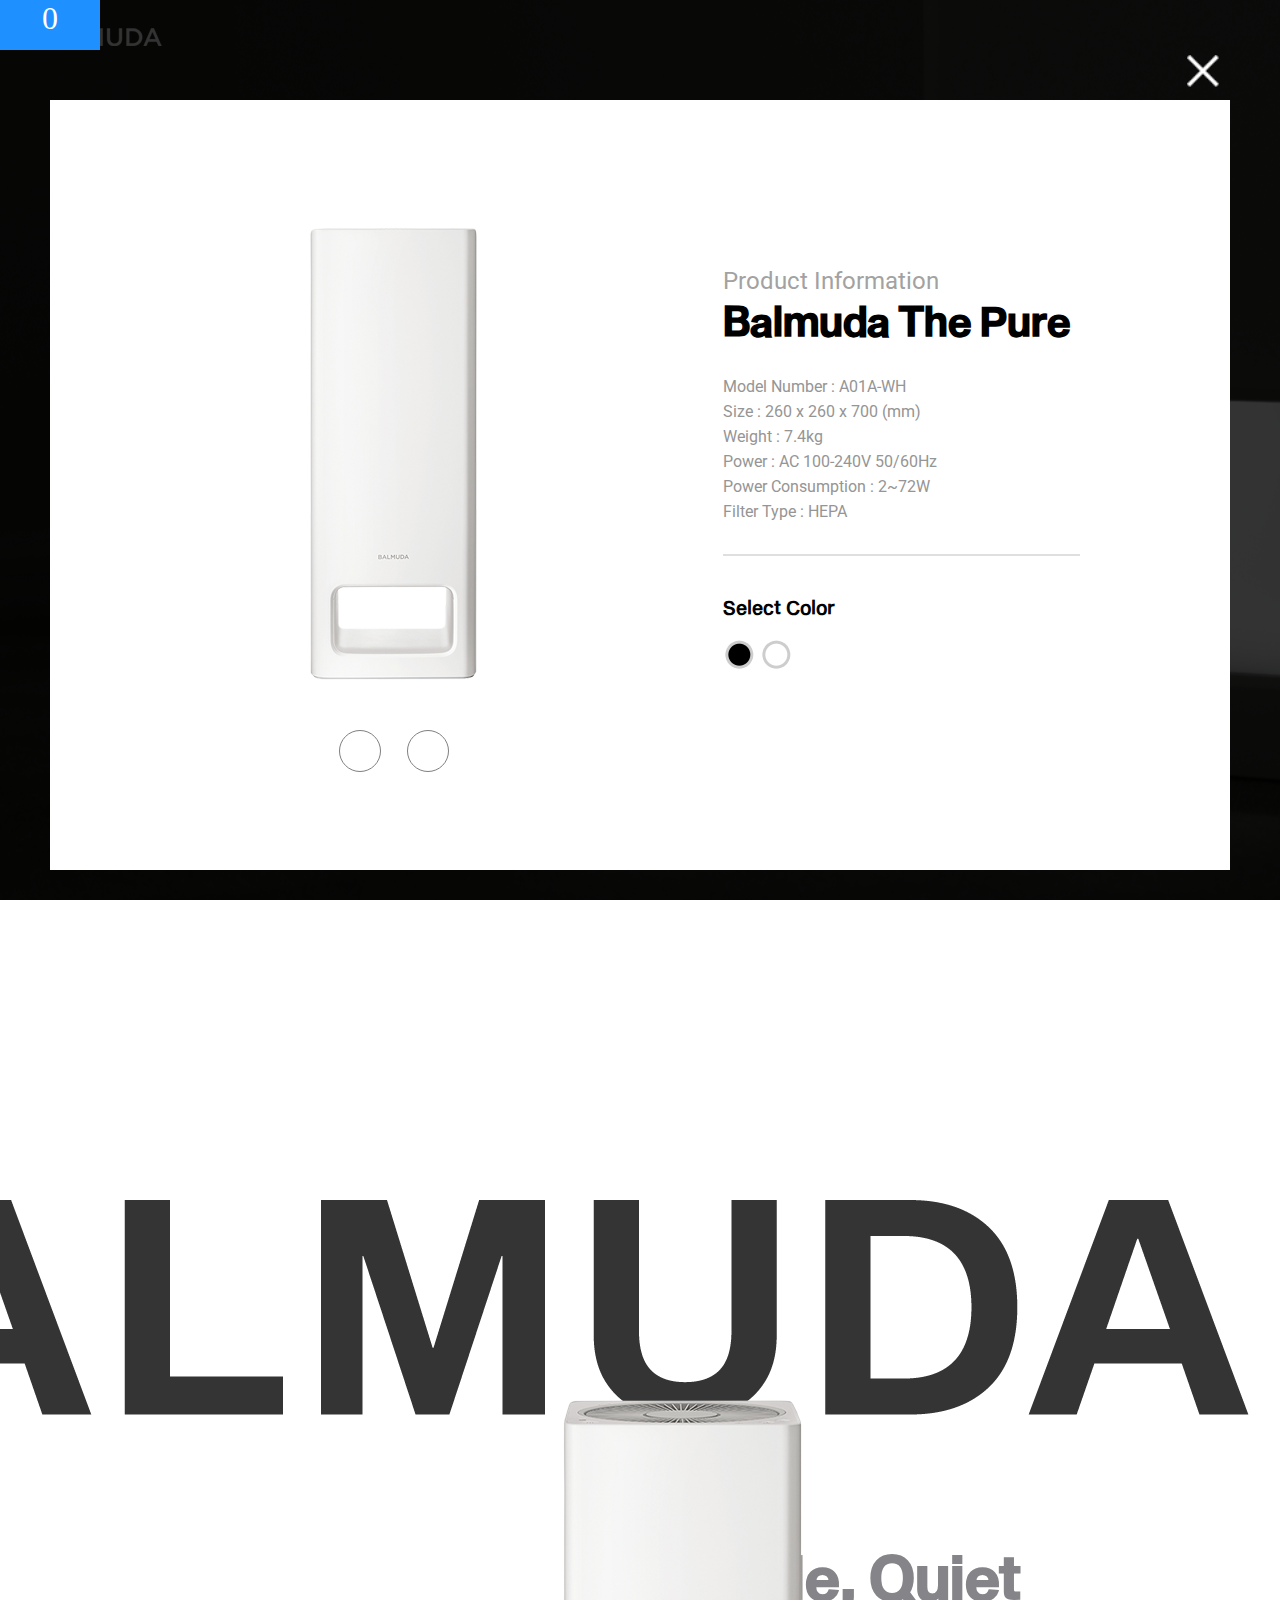
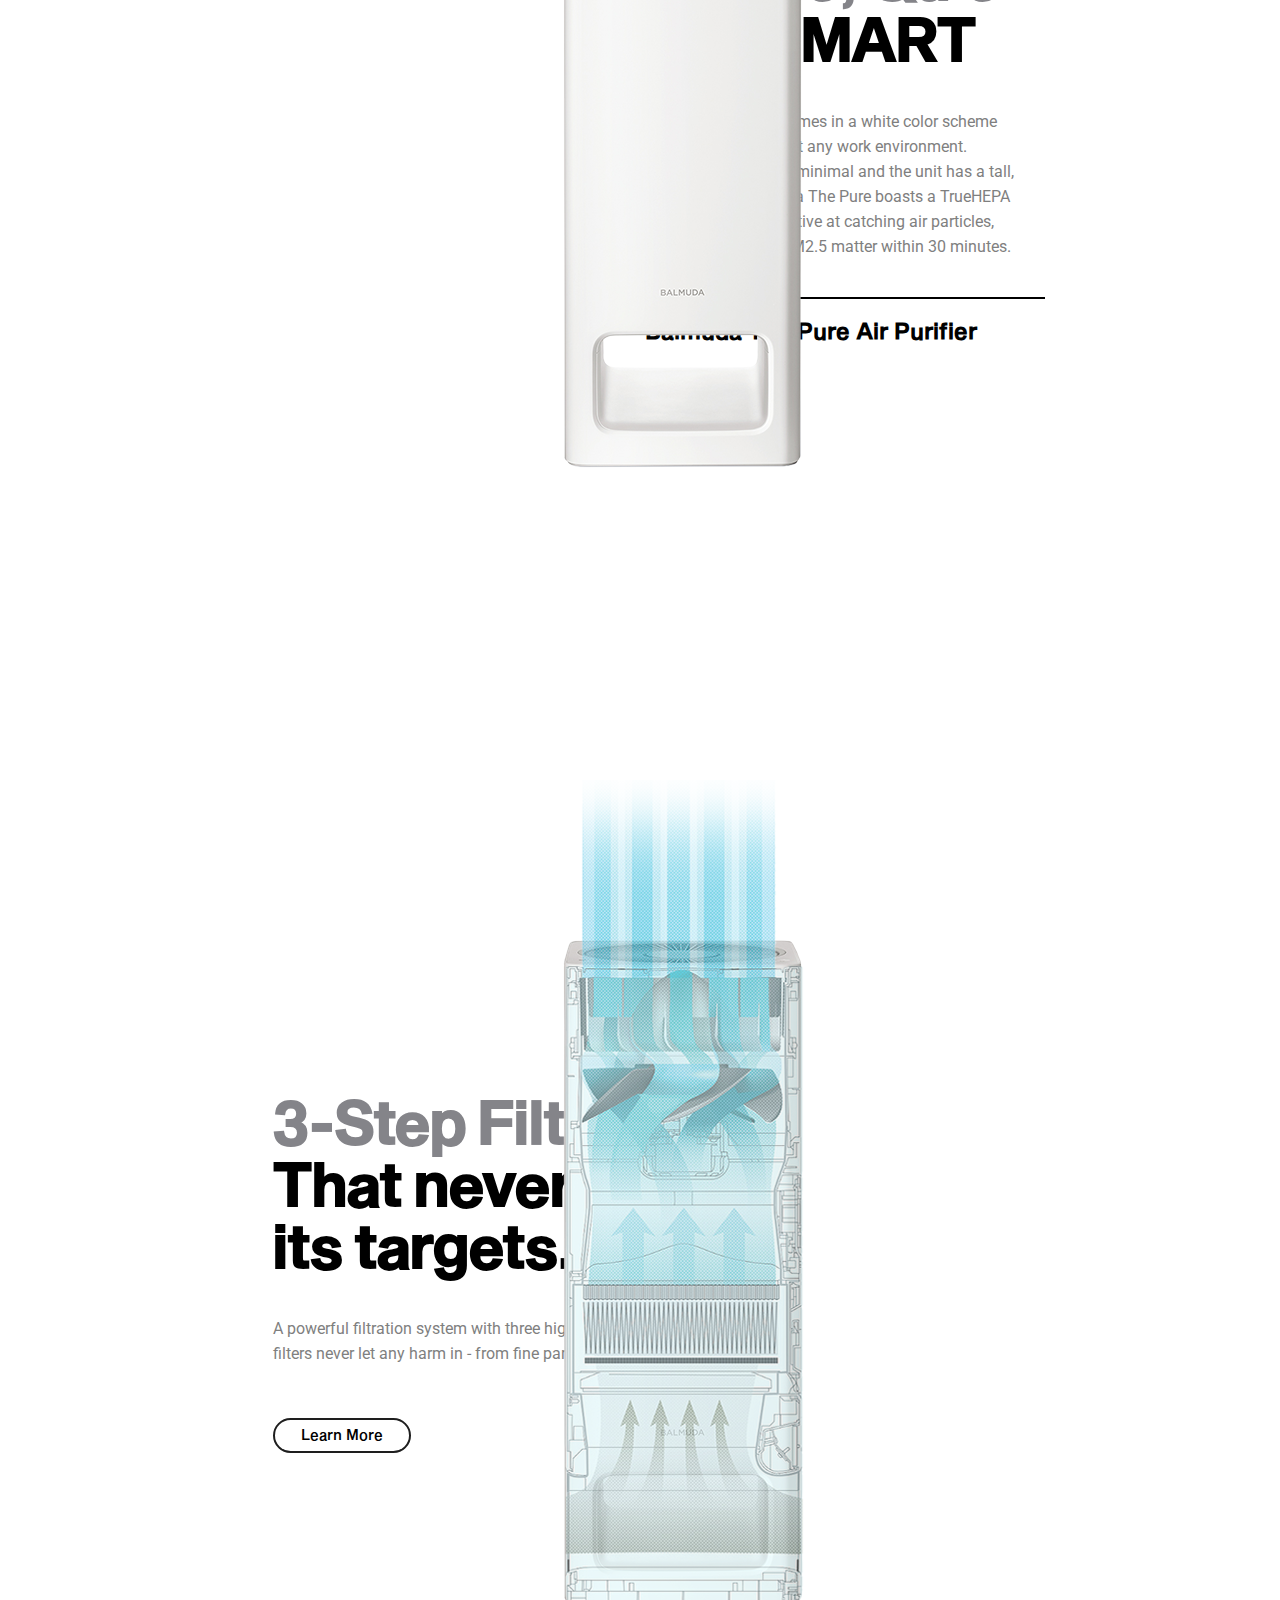
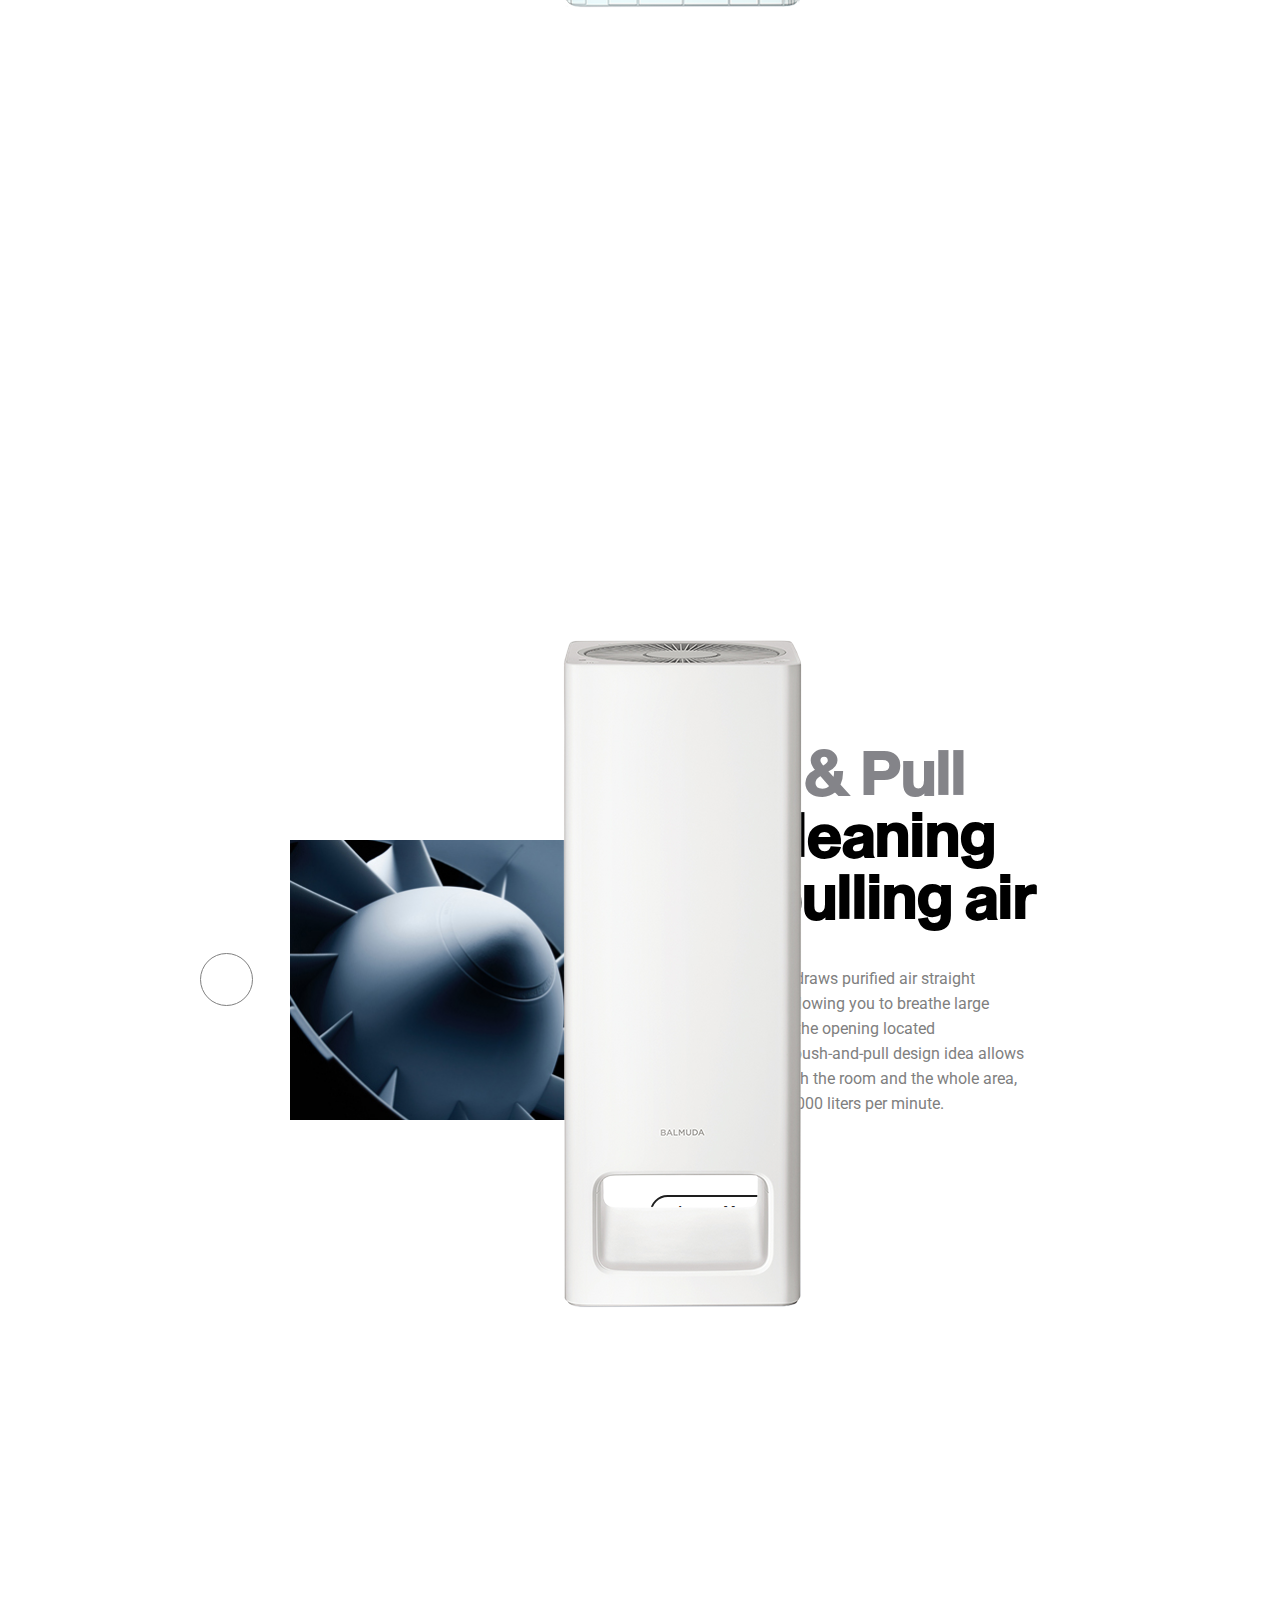
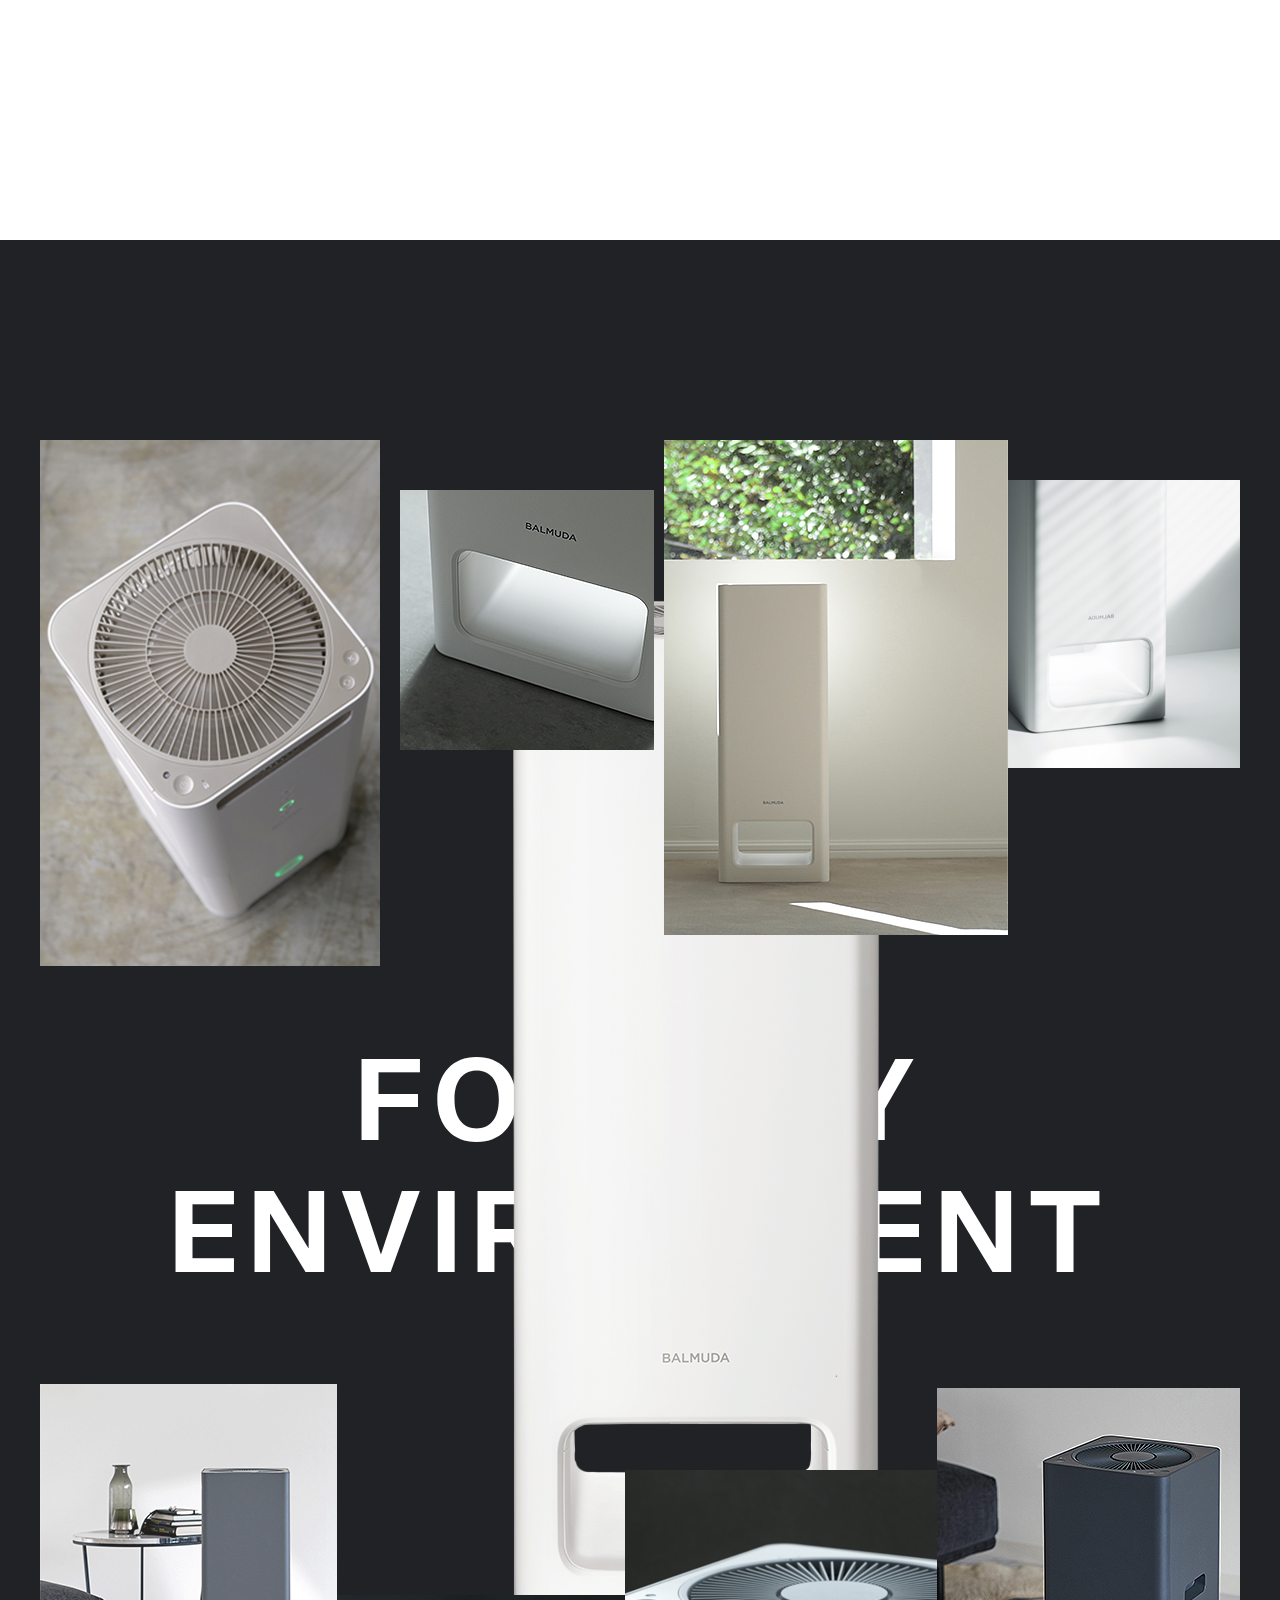
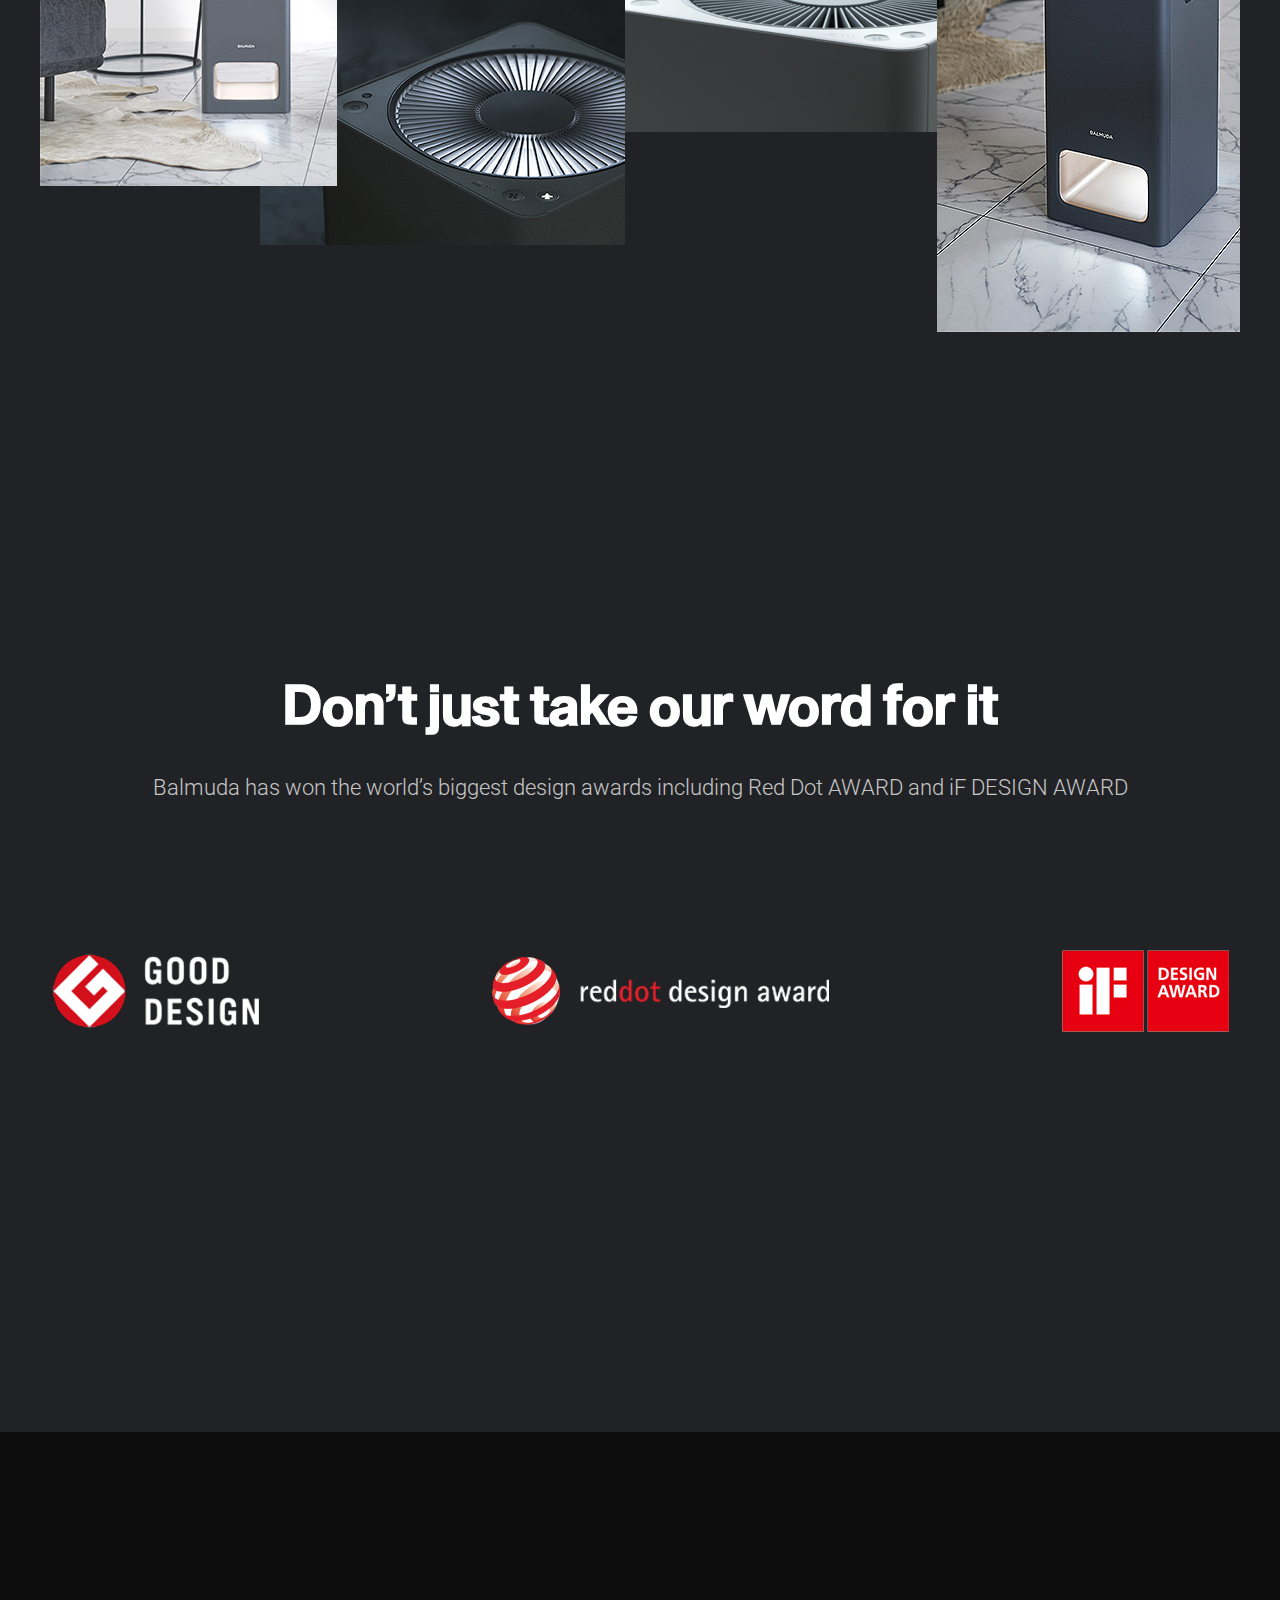
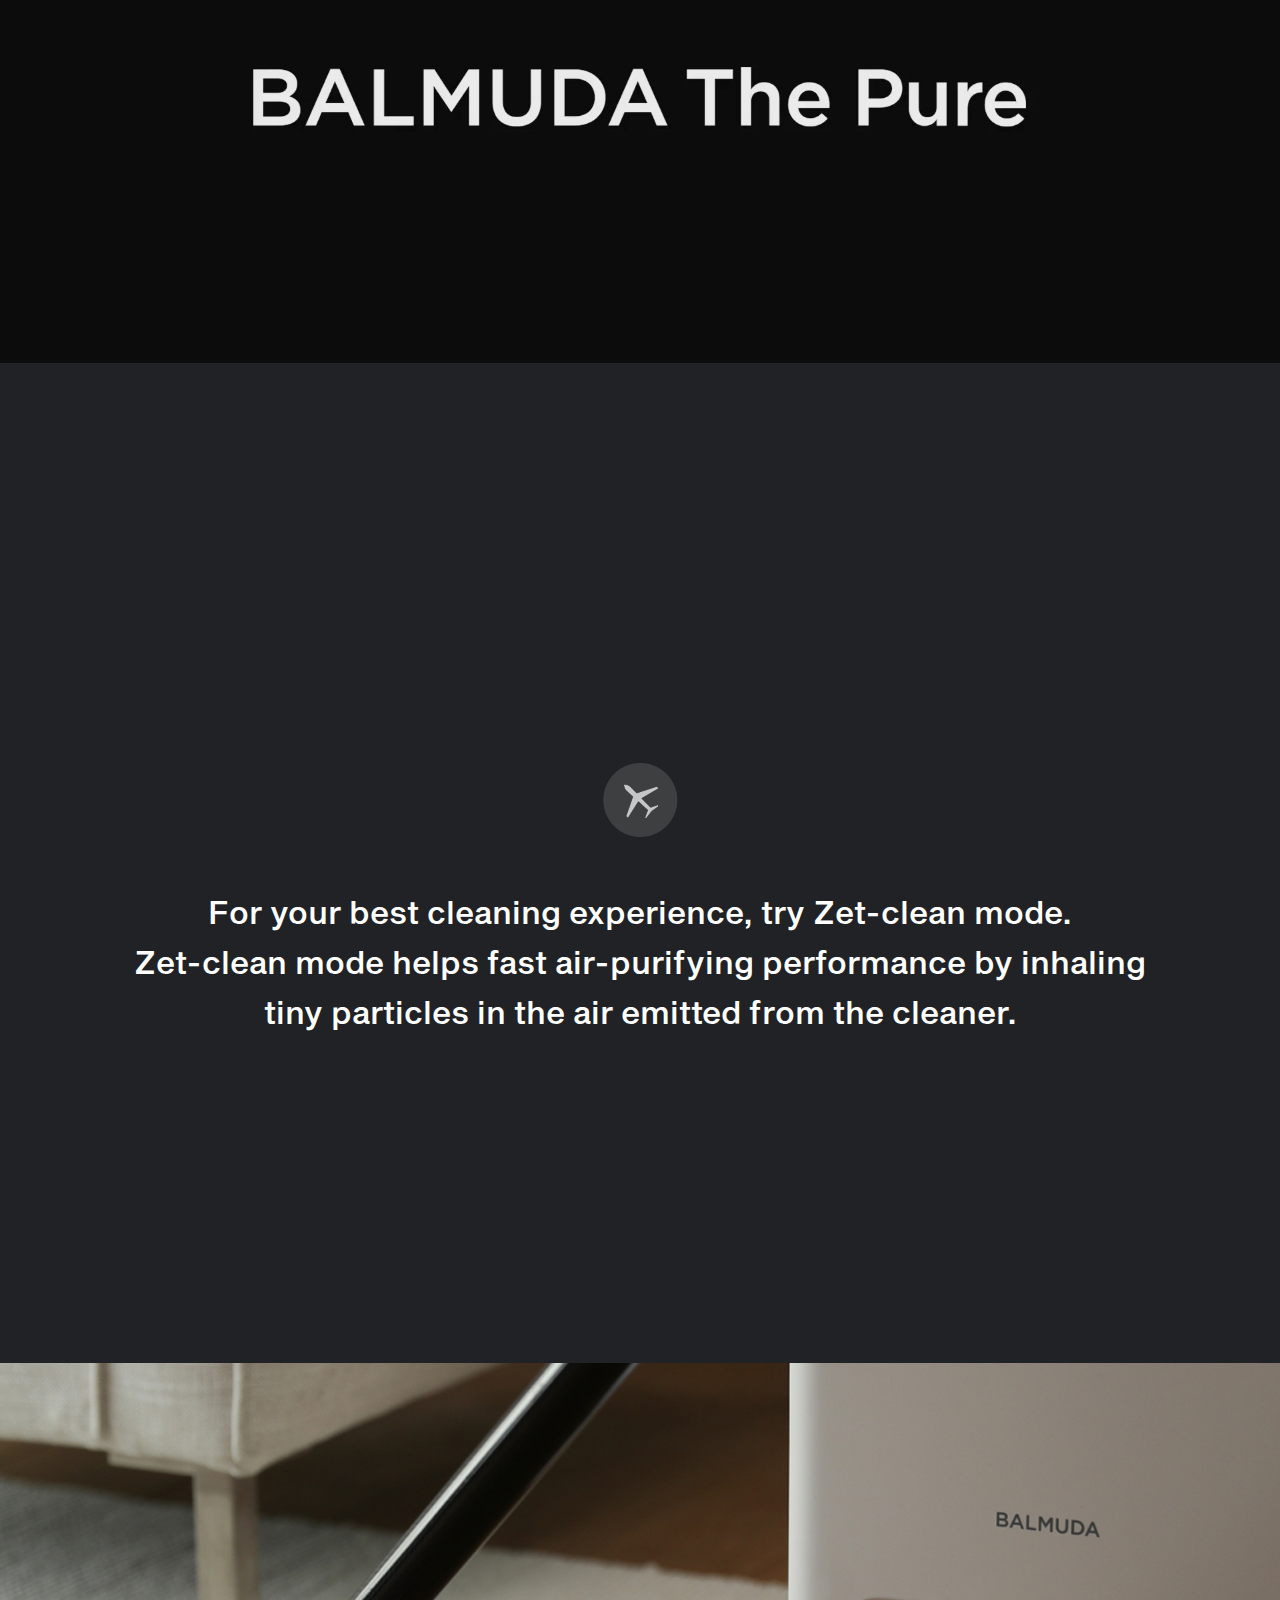
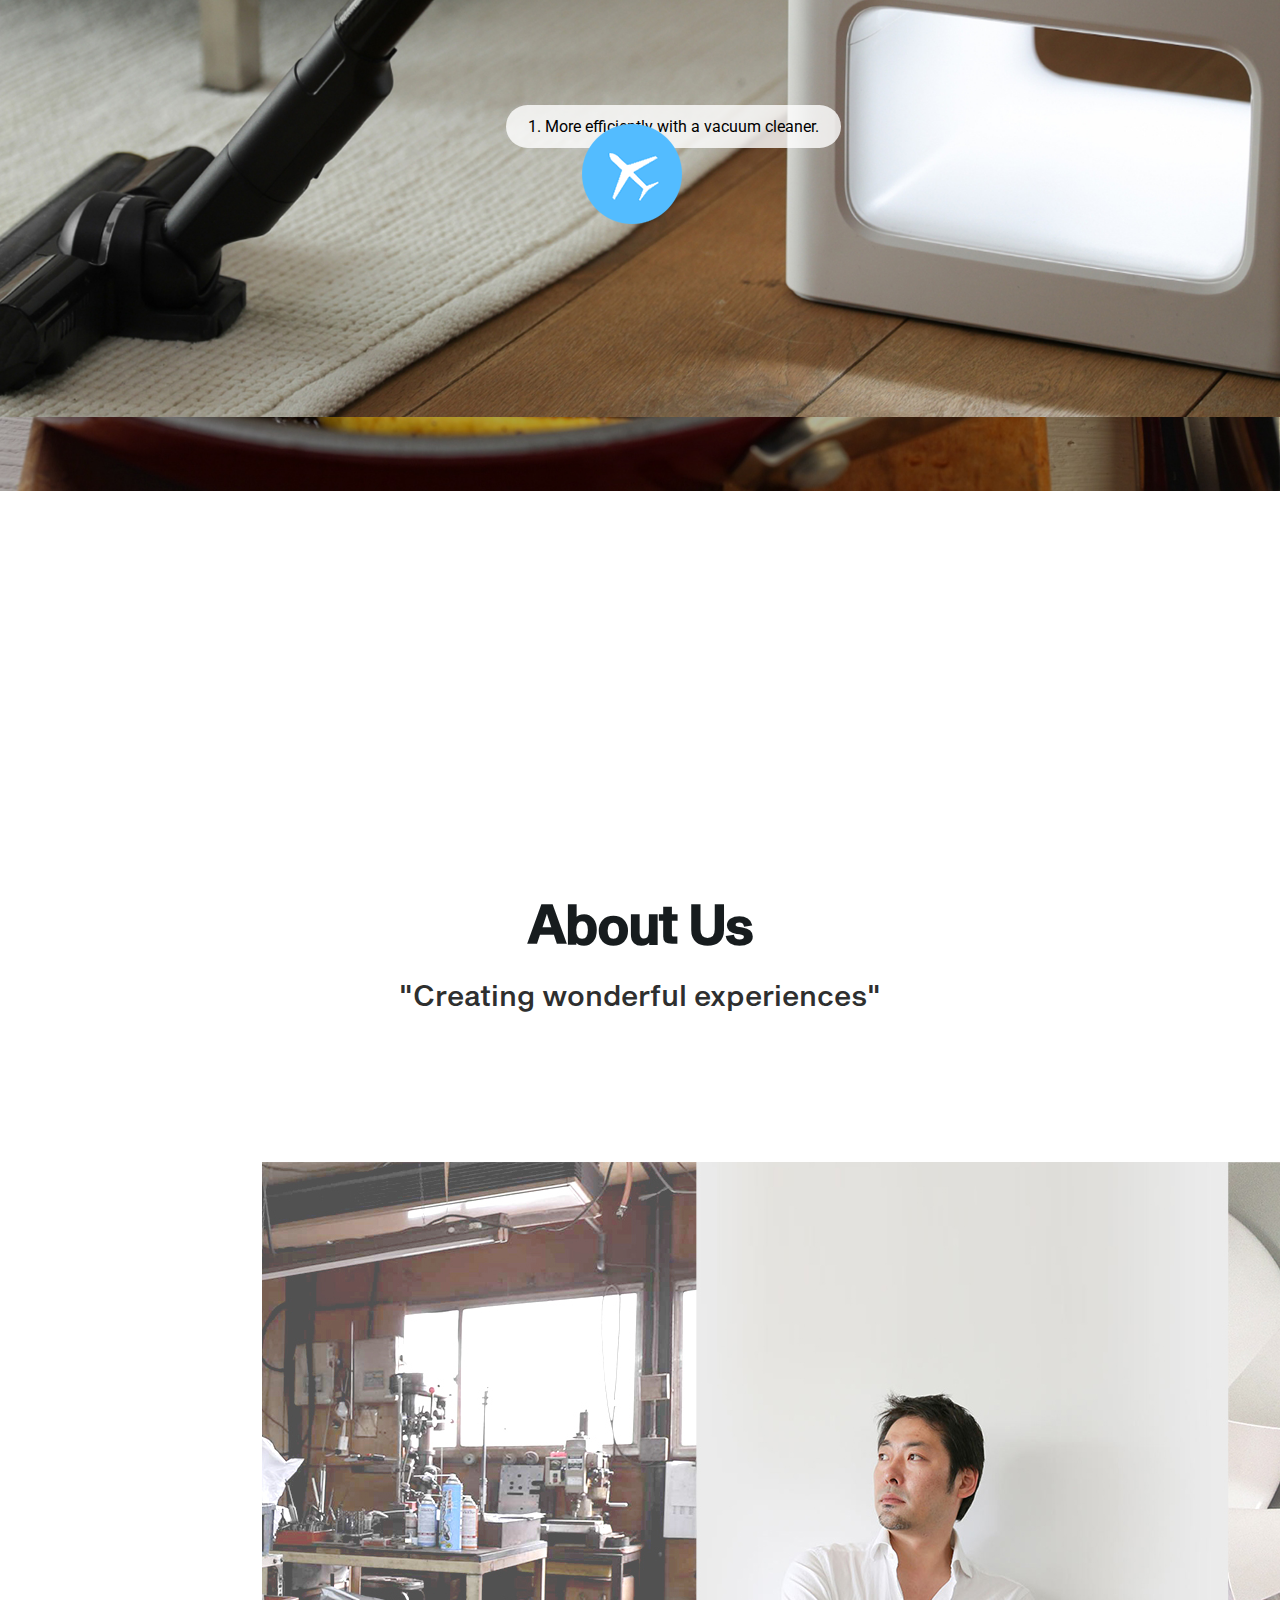
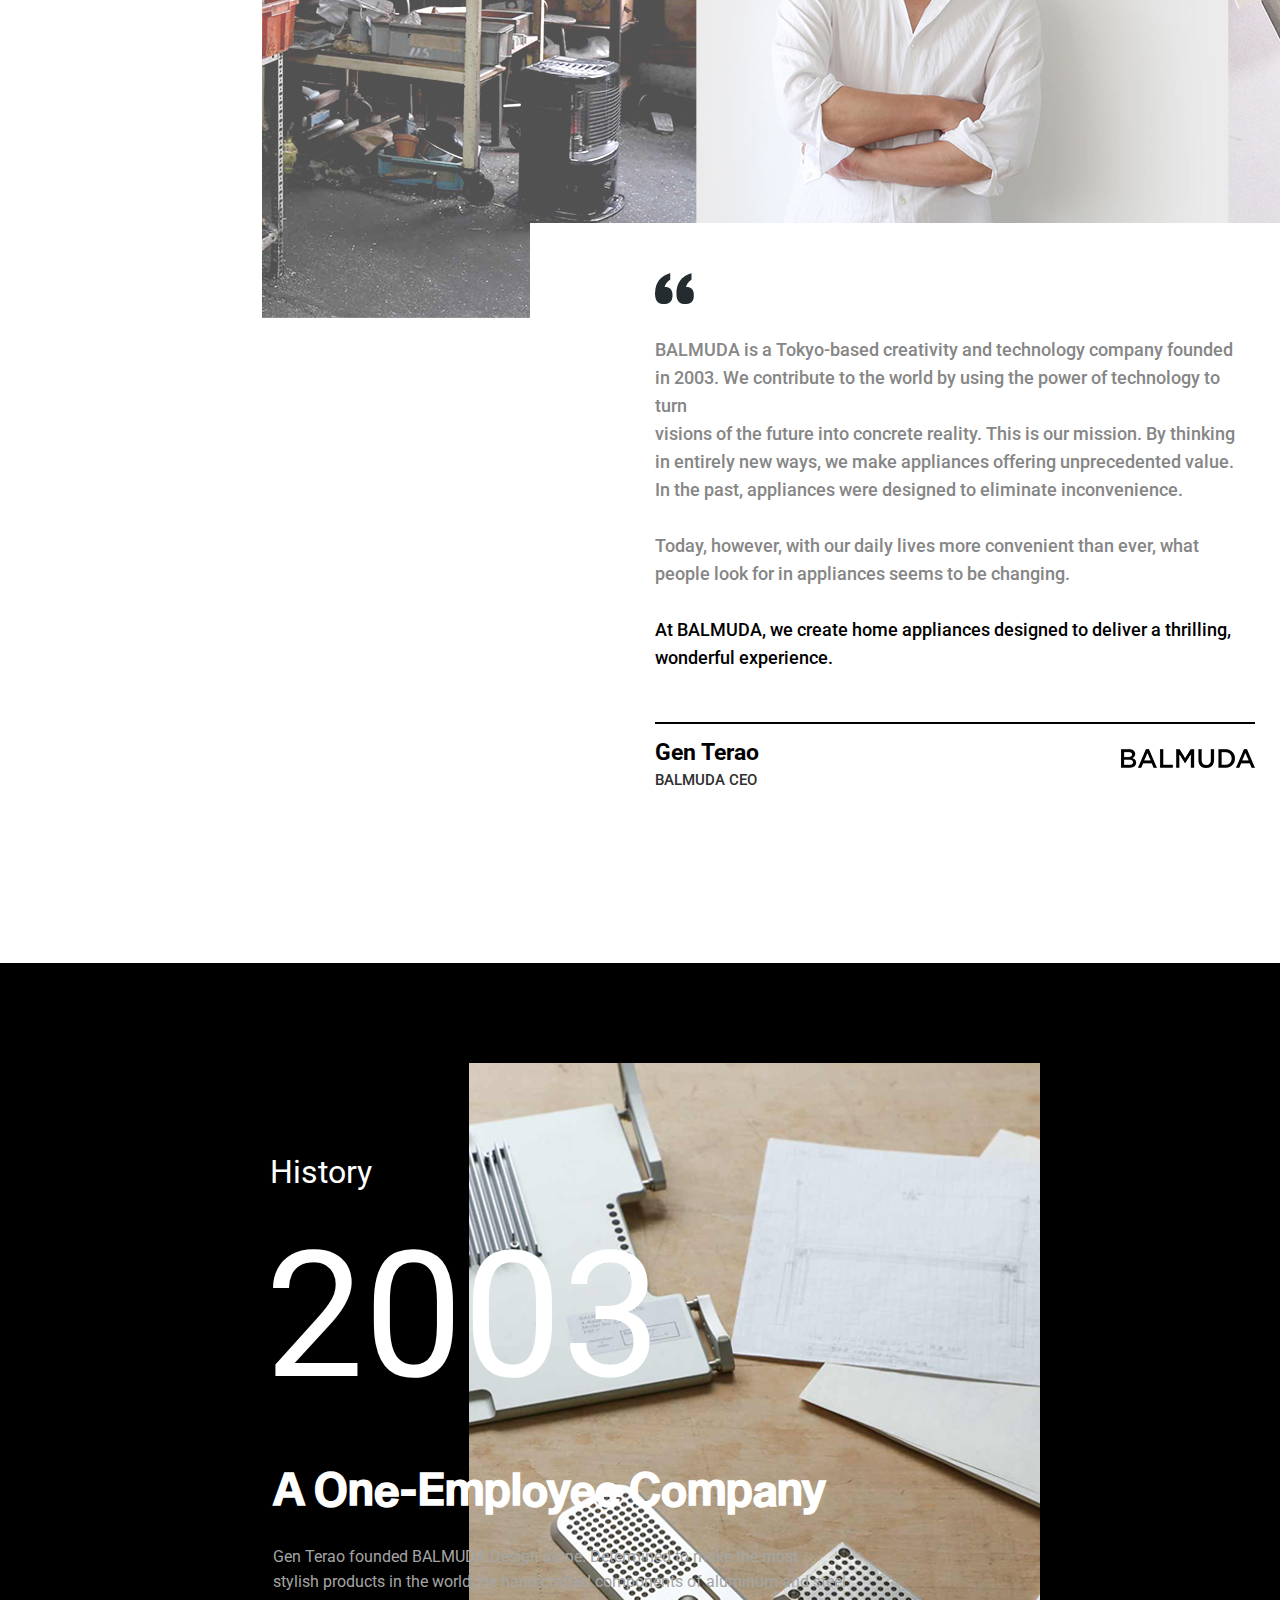
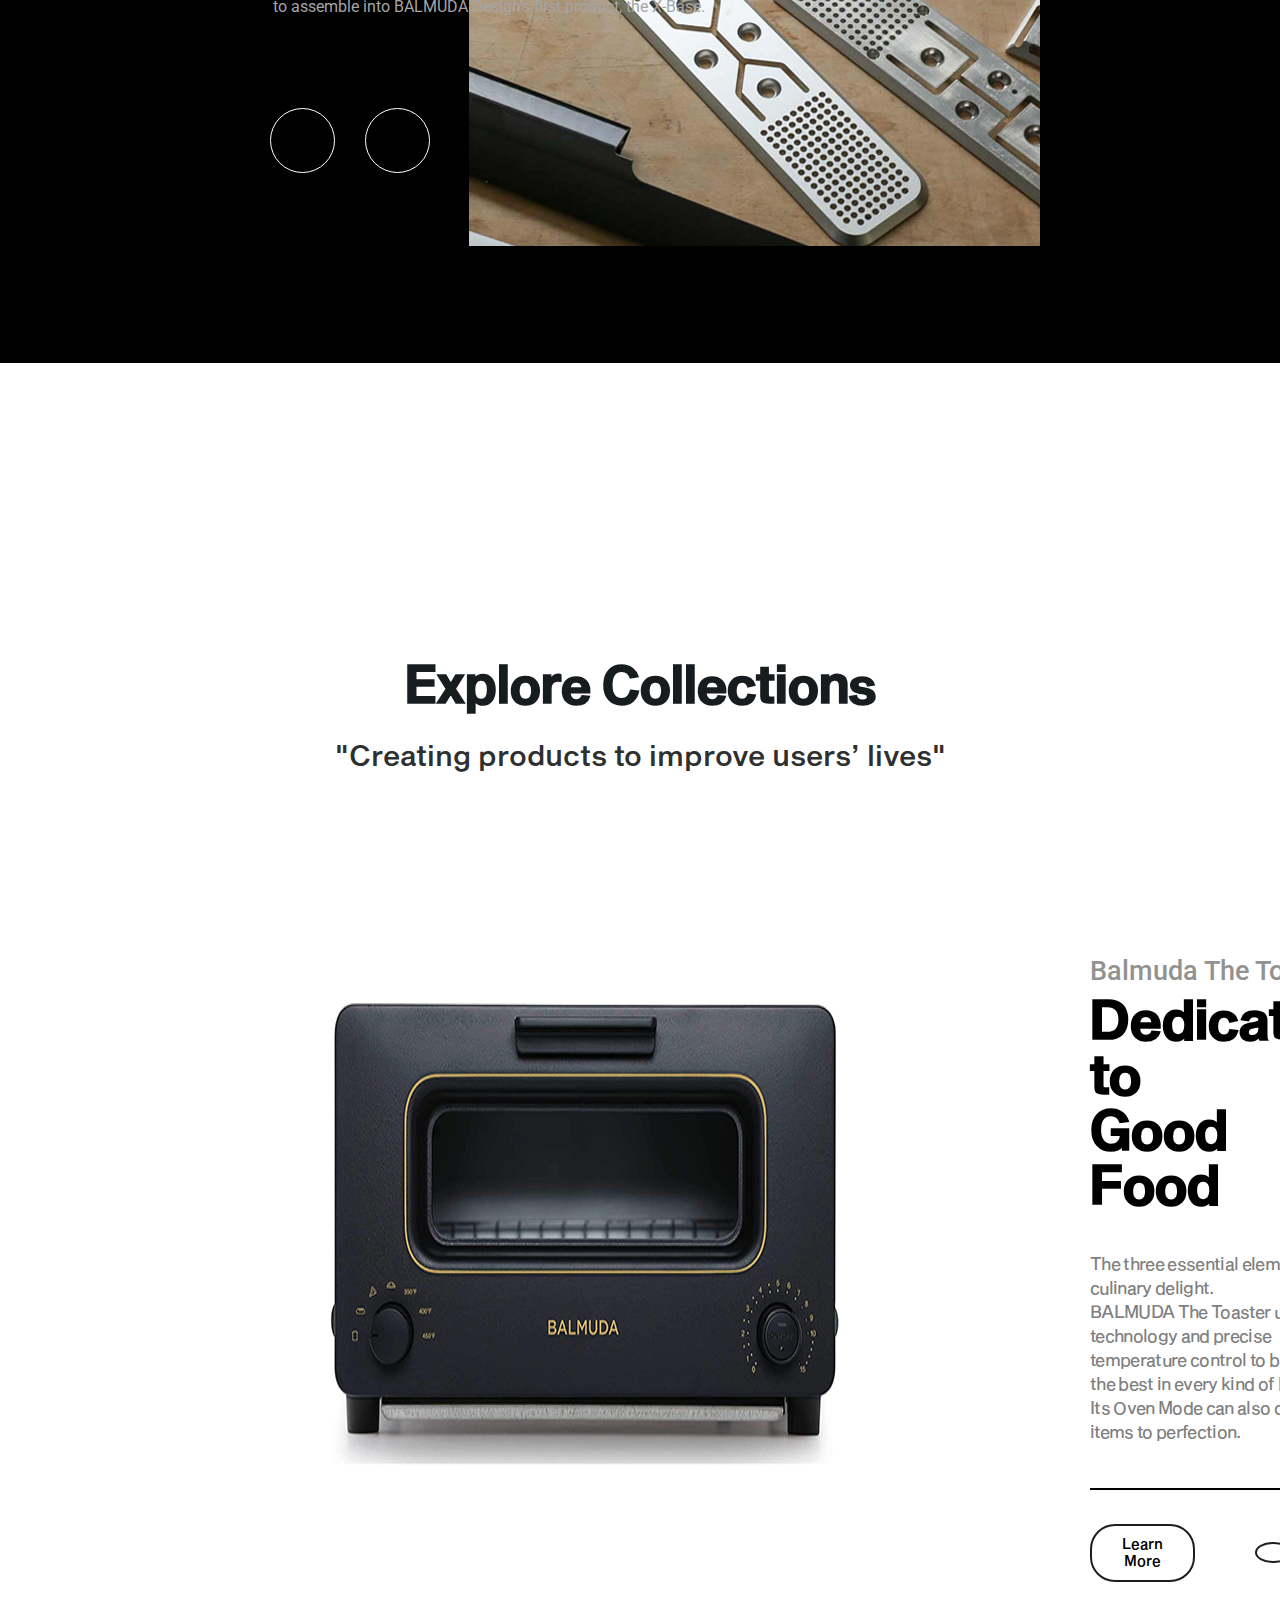
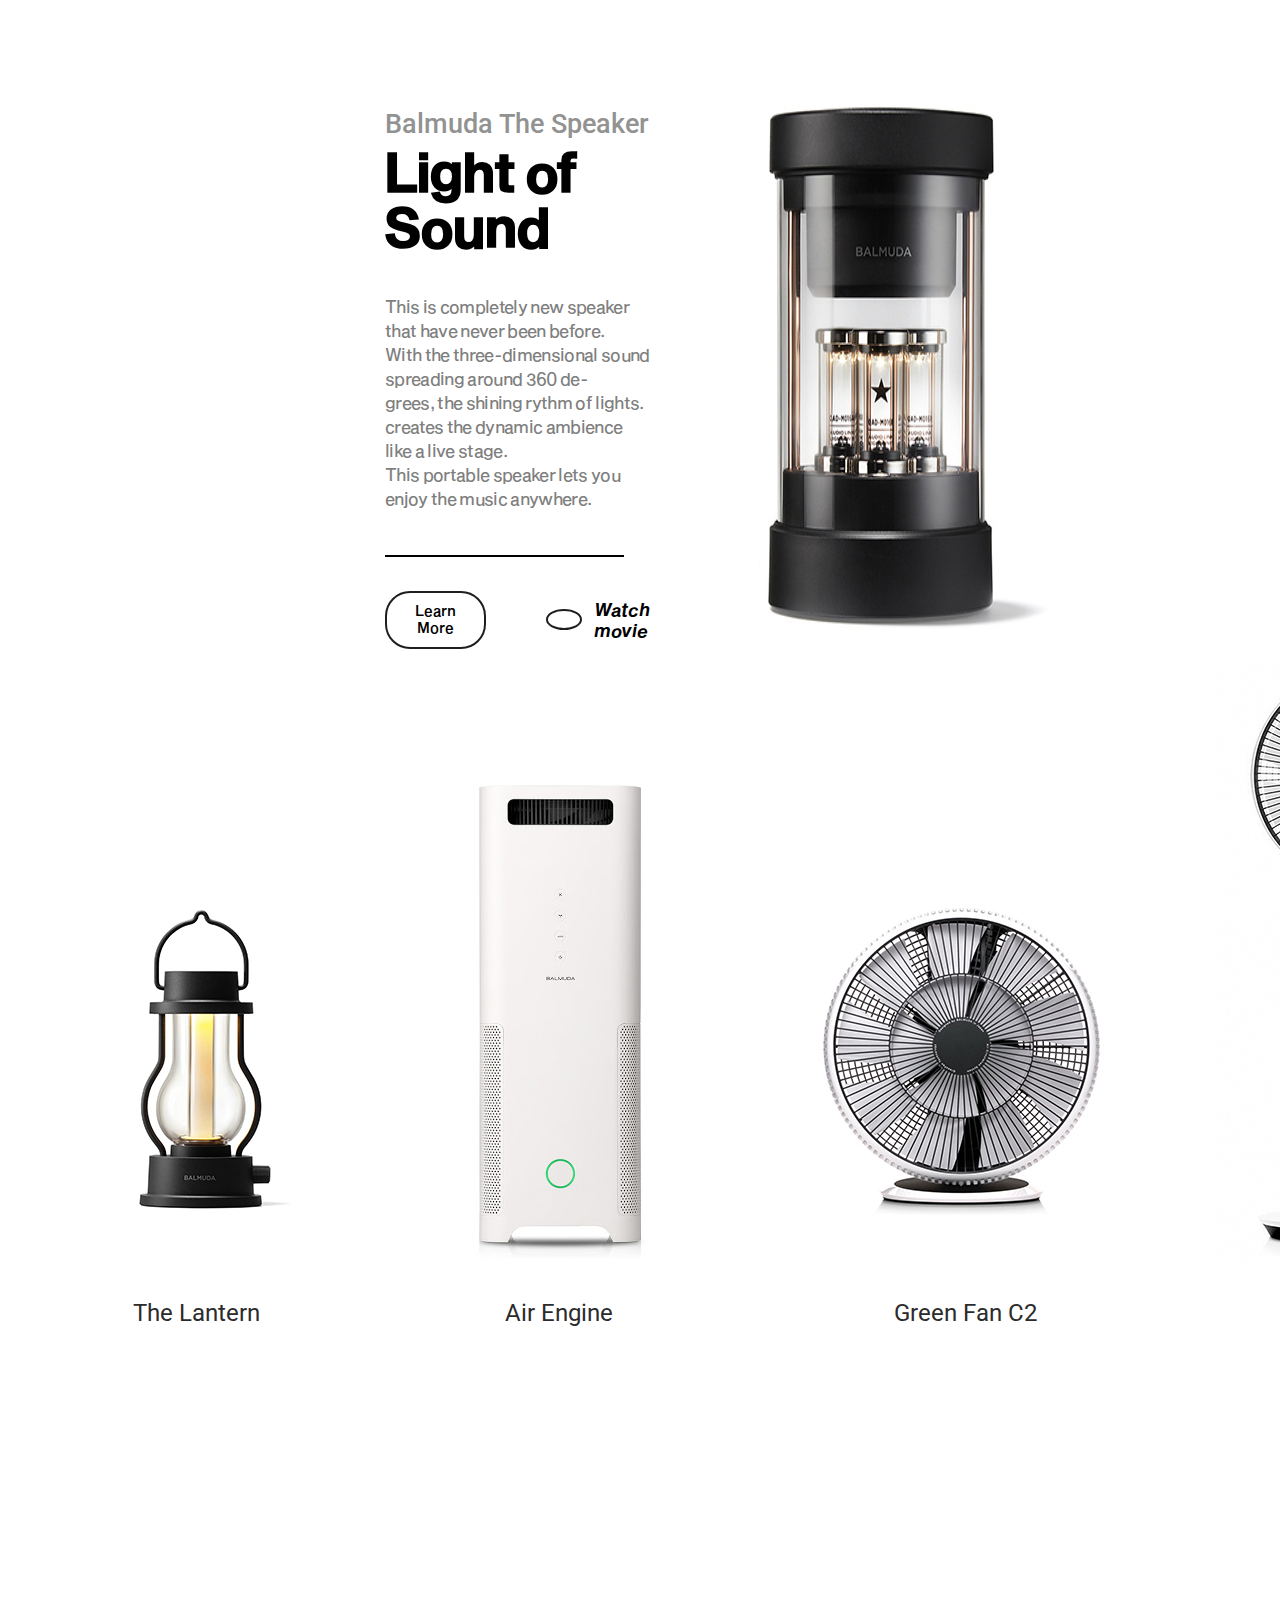
==== index.html @ a9b08346 "0510 1728" ====
<!DOCTYPE html>
<html lang="en" dir="ltr">
  <head>
    <meta charset="utf-8">
    <title>BALMUDA</title>
    <script src="js/jquery-1.12.3.js"></script>
    <script src="js/balmuda.js"></script>
    <link href="https://fonts.googleapis.com/css2?family=Heebo:wght@400;500;600;700;800;900&family=Roboto:ital,wght@0,100;0,300;0,400;0,500;0,700;0,900;1,100;1,300;1,400;1,500;1,700;1,900&display=swap" rel="stylesheet">
    <link href="https://fonts.googleapis.com/css2?family=Poppins:ital,wght@0,100;0,200;0,300;0,400;0,500;0,600;0,700;0,800;0,900;1,100;1,200;1,300;1,400;1,500;1,600;1,700;1,800;1,900&display=swap" rel="stylesheet">
    <link rel="stylesheet" href="https://use.fontawesome.com/releases/v5.15.3/css/all.css" integrity="sha384-SZXxX4whJ79/gErwcOYf+zWLeJdY/qpuqC4cAa9rOGUstPomtqpuNWT9wdPEn2fk" crossorigin="anonymous">
    <link rel="stylesheet" href="css/balmuda.css">
  </head>
  <body>
    <div id="layout">

      <div id = "scrolltop"><p>0</p></div>

      <div id="menu">
        <button type="button"><img src="images/close_button.png" alt="닫기"></button>
        <ul id="main_menu">
          <li><a href="#">Technology</a></li>
          <li><a href="#">Design</a></li>
          <li><a href="#">About Us</a></li>
          <li><a href="#">History</a></li>
          <li><a href="#">Collection</a></li>
          <li><a href="#">Recruit</a></li>
        </ul>
        <ul id="sub_menu">
          <li>Online Shop</li>
          <li>Contact</li>
          <li>Shipping</li>
          <li>FAQ</li>
        </ul>
        <img src="images/sns_icon.png" alt="sns">
      </div>

      <section id="main_page">
        <nav>
          <a href="#"><img src="images/main_logo.png" alt="메인로고"></a>
          <a href="#" id="menu_button"><img src="images/menu_button.png" alt="메뉴버튼"> </a>
        </nav>

        <div id="main_text">
          <h5>Creating wonderful experiences</h5>
          <h1>Finally. Pure.</h1>
          <p>What people demand today is, in a word, experiences.<br>
            At BALMUDA, we create home appliances designed<br>
            to deliver a wonderful experience.</p>
          <h6><i class="fas fa-shopping-bag"></i><span>Available in South Korea</span></h6>
        </div>
        <div id="gotoStore">
          <a href="http://www.balmuda.co.kr/shop/main/index.php" target="_blank"><img src="images/gotoStore.png" alt="스토어로 가기"></a>
        </div>
      </section>

      <section id="tech_01">
        <div class="bg_text">
          <img src="images/tech01_bgtext.png" id="bg_text" alt="bgtext">
          <img src="images/tech01_bgtext.png" alt="bgtext">
        </div>
        <div class="tech_text">
          <h1><span>Simple, Quiet</span><br>and SMART</h1>
          <p>
            Balmuda The Pure comes in a white color scheme <br>
            that will fit into almost any work environment. <br>
            The controls are very minimal and the unit has a tall, <br>
            sleek design. Balmuda The Pure boasts a TrueHEPA<br>
            filter that is very effective at catching air particles,<br>
            removing 99.9% of PM2.5 matter within 30 minutes.
          </p>
          <hr>
          <h3>Balmuda The Pure Air Purifier</h3>
          <button type="button">Discover</button>
        </div>
        <div class="tech_model">
          <img src="images/tech_model.png" id="model01" alt="모델 이미지">
        </div>
      </section>

      <section id="tech01_popup">
        <img src="images/close_button.png" alt="닫기">
        <div class="tech01_popup_contents">
          <div class="tech_01_popup_model">
            <img src="images/tech01_popup_white.png" alt="white">
            <div class="popup_btn">
              <button><i class="fas fa-arrow-left"></i></button>
              <button><i class="fas fa-arrow-right"></i></button>
            </div>
          </div>
          <div class="tech_01_popup_text">
            <h1><span>Product Information</span><br>Balmuda The Pure</h1>
            <p>
              Model Number : A01A-WH <br>
              Size : 260 x 260 x 700 (mm) <br>
              Weight : 7.4kg<br>
              Power : AC 100-240V 50/60Hz<br>
              Power Consumption : 2~72W<br>
              Filter Type : HEPA
            </p>
            <hr>
            <h3>Select Color</h3>
            <div class="">
              <img src="images/button_black.png" alt="black_btn">
              <img src="images/button_white.png" alt="white_btn">
            </div>
          </div>
        </div>
      </section>

      <section id="tech_02">
        <div class="tech_text">
          <h1><span>3-Step Filtration</span><br>That never miss <br> its targets.</h1>
          <p>
            A powerful filtration system with three high-performance <br>
            filters never let any harm in - from fine particles to viruses.
          </p>
          <button type="button">Learn More</button>
        </div>
        <div class="tech_model_inside">
          <img src="images/tech_model_inside.png"  alt="모델 이미지 내부">
        </div>
        <div class="tech_model">
          <img src="images/tech_model.png" id="model02" alt="모델 이미지">
        </div>
      </section>

      <section id="tech_03">
        <div class="tech_gallery">
          <img src="images/tech_03_img_01.jpg" id="scene" alt="탑뷰이미지">
          <img src="images/tech_03_img_02.jpg" alt="프로펠러이미지">
          <img src="images/tech_03_img_03.jpg" alt="작동영상">
        </div>
        <div class="tech_gallery_btn">
          <button><i class="fas fa-arrow-left"></i></button>
          <button><i class="fas fa-arrow-right"></i></button>
        </div>
        <div class="tech_model">
          <img src="images/tech_model.png"  alt="모델 이미지">
        </div>
        <div class="tech_text">
          <h1><span>Push & Pull</span><br>For cleaning <br> and pulling air </h1>
          <p>
            BALMUDA The Pure draws purified air straight <br>
            upwards while still allowing you to breathe large <br>
            amounts of air from the opening located <br>
            under the body.This push-and-pull design idea allows <br>
            air to circulate through the room and the whole area,<br>
            purifying the air of 7,000 liters per minute.
          </p>
          <button type="button">Learn More</button>
        </div>
      </section>

      <section id="detail">

        <img src="images/balmuda_model_big.png" id="model_big" alt="모델 큰사이즈">
        <div class="detail_gallery">
          <div id="group1">
            <img src="images/detail01.jpg" alt="1번">
            <img src="images/detail02.jpg" alt="2번">
          </div>
          <div id="group2">
            <img src="images/detail03.jpg" alt="3번">
            <img src="images/detail04.jpg" alt="4번">
          </div>
        </div>

        <p>FOR ANY ENVIRONMENT</p>

        <div class="detail_gallery">
          <div id="group3">
            <img src="images/detail05.jpg" alt="5번">
            <img src="images/detail06.jpg" alt="6번">
          </div>
          <div id="group4">
            <img src="images/detail07.jpg" alt="7번">
            <img src="images/detail08.jpg" alt="8번">
          </div>
        </div>

      </section>

      <section id="award">
        <h1>Don’t just take our word for it</h1>
        <p>Balmuda has won the world’s biggest design awards including Red Dot AWARD and iF DESIGN AWARD</p>
        <div>
          <img src="images/awards.png" alt="수상목록">
        </div>
      </section>

      <video src="images/video15s.mp4" poster="images/video_thumbnail1.jpg" loop muted id="video01" >
      </video>

      <section id="jet_button">
        <div class="jet_button_text">
          <img src="images/jetbutton_icon.png" alt="제트버튼 아이콘">
          <p>For your best cleaning experience, try Zet-clean mode. <br>
            Zet-clean mode helps fast air-purifying performance by inhaling <br>
            tiny particles in the air emitted from the cleaner.</p>
        </div>
      </section>

      <section id="scene">
        <img src="images/jetbutton_active.png" id="jetbutton_active" alt="활성 제트버튼">
        <div class="scene">
          <img src="images/scene03.jpg" alt="scene03">
          <div class="scene01_text">
            3. Effectively filters pollen from the air
          </div>
        </div>
        <div class="scene">
          <img src="images/scene02.jpg" alt="scene02">
          <div class="scene01_text">
            2. Quickly removes odors from kitchen
          </div>
        </div>
        <div class="scene">
          <img src="images/scene01.jpg" alt="scene01">
          <div class="scene01_text">
            1. More efficiently with a vacuum cleaner.
          </div>
        </div>
      </section>

      <section id="aboutUs">
        <div class="semi_title">
          <h2>About Us</h2>
          <p>"Creating wonderful experiences"</p>
        </div>
        <img src="images/aboutUs.jpg" alt="aboutUs">
        <div class="aboutUs_text">
          <img src="images/quote.png" alt="quote">
          <p>
            BALMUDA is a Tokyo-based creativity and technology company founded<br>
            in 2003. We contribute to the world by using the power of technology to turn<br>
            visions of the future into concrete reality. This is our mission. By thinking<br>
            in entirely new ways, we make appliances offering unprecedented value.<br>
            In the past, appliances were designed to eliminate inconvenience. <br><br>

            Today, however, with our daily lives more convenient than ever, what people look for in appliances seems to be changing.<br><br>

            <span>At BALMUDA, we create home appliances designed to deliver a thrilling, wonderful experience.</span>
          </p>
          <hr>
          <div>
            <div>
              <h3>Gen Terao</h3>
              <p>BALMUDA CEO</p>
            </div>
            <h1><img src="images/aboutUs_logo.png" alt="작은로고"></h1>
          </div>
        </div>
      </section>

      <section id="history">
        <h2>History</h2>
        <div class="history_years">
          <div>2003</div>
          <div>2004</div>
        </div>
        <div class="history_text">
          <div class="history_text_layout">
            <h2>A One-Employee Company</h2>
            <p>Gen Terao founded BALMUDA Design alone. Determined to make the most <br>
              stylish products in the world, He hand-crafted components of aluminum and steel <br>
              to assemble into BALMUDA Design’s first product, the X-Base. </p>
          </div>
          <div class="history_text_layout">
            <h2>A One-Employee Company</h2>
            <p>Gen Terao founded BALMUDA Design alone. Determined to make the most <br>
              stylish products in the world, He hand-crafted components of aluminum and steel <br>
              to assemble into BALMUDA Design’s first product, the X-Base. </p>
          </div>
        </div>
        <div class="history_img">
          <img src="images/history01.jpg" alt="history01">
        </div>
        <div class="history_btn">
          <button><i class="fas fa-arrow-left"></i></button>
          <button><i class="fas fa-arrow-right"></i></button>
        </div>
      </section>

      <section id="collection">
        <div class="semi_title">
          <h2>Explore Collections</h2>
          <p>"Creating products to improve users’ lives"</p>
        </div>
        <div class="toaster">
          <img src="images/toaster.jpg" alt="토스터">
          <div class="collection_text">
            <h1><span>Balmuda The Toaster</span><br>Dedication to<br> Good Food</h1>
            <p>
              The three essential elements of culinary delight.<br>
              BALMUDA The Toaster uses steam technology and precise<br>
              temperature control to bring out the best in every kind of bread.<br>
              Its Oven Mode can also cook other items to perfection.
            </p>
            <hr>
            <div>
              <button type="button">Learn More</button>
              <button><i class="fas fa-caret-right"></i></button>
              <p>Watch movie</p>
            </div>
          </div>
        </div>
        <div class="speaker">
          <div class="collection_text">
            <h1><span>Balmuda The Speaker</span><br>Light of Sound</h1>
            <p>
              This is completely new speaker that have never been before. <br>
              With the three-dimensional sound spreading around 360 de- <br>
              grees, the shining rythm of lights. <br>
              creates the dynamic ambience like a live stage. <br>
              This portable speaker lets you enjoy the music anywhere.
            </p>
            <hr>
            <div>
              <button type="button">Learn More</button>
              <button><i class="fas fa-caret-right"></i></button>
              <p>Watch movie</p>
            </div>
          </div>
          <img src="images/speaker.jpg" alt="스피커">
        </div>
      </section>

      <section id="others">
        <div>
          <img src="images/others01.jpg" alt="others01">
          <p>The Lantern</p>
        </div>
        <div>
          <img src="images/others02.jpg" alt="others02">
          <p>Air Engine &nbsp;</p>
        </div>
        <div>
          <img src="images/others03.jpg" alt="others03">
          <p>Green Fan C2 &nbsp;&nbsp;</p>
        </div>
        <div>
          <img src="images/others04.jpg" alt="others04">
          <p>&nbsp; Green Fan S</p>
        </div>
        <div>
          <img src="images/others05.jpg" alt="others05">
          <p>&nbsp; &nbsp; The Pot</p>
        </div>
      </section>

      <section id="footer">
        <video src="images/footer_video1.mp4" autoplay muted loop></video>
        <div class="recruit">
          <img src="images/recruit.jpg" alt="recruit">
          <div class="recruit_img">
            <p>Contribute to the world, <br>
              by realizing the dreams made of <br>
              creative ideas <br>
              with the power of technology.</p>
            <button type="button"> Check out our job openings </button>
            <p>We create things designed to deliver <br>
              wonderful experience. </p>
          </div>
        </div>
        <div class="footer_bgtext">
          <img src="images/footer_bgtext.png" id="bgText1" alt="bgtext">
          <img src="images/footer_bgtext.png" alt="bgtext">
        </div>
      </section>

      <footer>
          <ul>
            <li>Contact</li>
            <li>Shipping</li>
            <li>Returns</li>
            <li>FAQ</li>
            <li>Legal</li>
            <li>Trade</li>
          </ul>
          <ul>
            <li>© Balmuda 2021 &nbsp; All Rights Reserved.</li>
            <li><a href="#">Back To Top</a></li>
            <a href="#"><img src="images/footer_arrow.png" alt="gototop"></a>
          </ul>
      </footer>

    </div>
  </body>
</html>
---- css/balmuda.css ----
@charset "UTF-8";

*         {margin: 0; padding: 0; box-sizing: border-box; }
a         {text-decoration: none; color: black;}
ul        {list-style: none;}
html,body {scroll-behavior: smooth;}

@font-face{
font-family: Sequel Sans Semi Bold Head;
src:url("../font/Sequel Sans Semi Bold Head.eot");
src:url("../font/Sequel Sans Semi Bold Head.woff");
}
@font-face{
font-family: Sequel Sans Medium Body;
src:url("../font/Sequel Sans Medium Body.eot");
src:url("../font/Sequel Sans Medium Body.woff");
}
@font-face{
font-family: Sequel Sans Medium Head;
src:url("../font/Sequel Sans Medium Head.eot");
src:url("../font/Sequel Sans Medium Head.woff");
}
@font-face{
font-family: Sequel Sans Roman Body;
src:url("../font/Sequel Sans Roman Body.eot");
src:url("../font/Sequel Sans Roman Body.woff");
}
@font-face{
font-family: Sequel Sans Semi Bold Obl Body;
src:url("../font/Sequel Sans Semi Bold Obl Body.eot");
src:url("../font/Sequel Sans Semi Bold Obl Body.woff");
}



#layout {max-width: 1920px; overflow: hidden;}

#scrolltop {
  position: fixed;
  top: 0;
  left: 0;
  width: 100px; height: 50px;
  background-color: dodgerblue;
  z-index: 100;
}
#scrolltop p {
  text-align: center;
  font-size: 2rem;
  color: white;
}

/* NOTE: menu */

#menu {
  position: relative;
  z-index: 2;
  overflow: hidden;
}
#menu {
  position: absolute;
  top:0;
  right: 0;
  width: 0px;
  height: 100vh;
  background-color: rgba(32,32,32,0.7);
  transition: 0.5s;
}
#menu> button {
  position: absolute;
  top: -15px;
  right: 35px;
  background: transparent;
  border: none;
  cursor: pointer;
}
#main_menu {
  margin: 190px 0 0 215px;
}
#main_menu li  {
  font-family: 'Sequel Sans Semi Bold Head', sans-serif;
  font-size: 2.35rem;
  font-weight: bold;
  margin-bottom: 23px;
}
#main_menu li a{
  color: #888;
}

#sub_menu {
  margin: 55px 0 0 214px;
}
#sub_menu li {
  font-family: 'Roboto', sans-serif;
  color: #d6d6d6;
  margin-bottom: 10px;
  cursor: default;
}

#menu img {
  margin: 42px 0 0 214px;
}
#menu li a:hover {
  color: white;
}


/* NOTE: main_page */

#main_page  {
  position: relative;
  width: 1920px;
  height:100vh;
  background-image: url(../images/main_bg.jpg);
  background-position: center;
  background-size: 100%;
  margin-bottom: 300px;
  transition: 0.3s;
}
#main_page> nav {
  display: flex;
  justify-content: space-between;
  padding: 28px 45px 0 32px;
}
#main_text {
  max-width: 600px;
  height: 400px;
  margin: 224px 0 0 254px;
  color: white;
}
#main_text h5 {
  font-family: 'Roboto', sans-serif;
  font-size: 1.35rem;
  font-weight: 400;
  margin-bottom: 35px;
  color: #f0f0f0;
}
#main_text h1 {
  font-family: 'Sequel Sans Semi Bold Head', sans-serif;
  font-size: 5.45rem;
  margin-bottom: 35px;
}
#main_text p  {
  font-family: 'Roboto', sans-serif;
  font-size: 1.1rem;
  line-height: 28px;
  font-weight: 400;
  margin-bottom: 90px;
  color: #9e9e9e;
}
#main_text h6 {
  font-family: 'Roboto', sans-serif;
  font-size: 1.25rem;
  font-weight: 400;
  color: #e0e0e0;
}
#main_text h6 span  {
  margin-left: 8px;
  cursor: pointer;
}
#main_text h6 span:hover {
  border-bottom: 1px solid #e0e0e0;
}

#gotoStore  {
  position: absolute;
  bottom: 30px;
  right: 45px;
}

#main_page.blur::before {
  content: "";
  position: absolute;
  z-index: 1;
  width: 100%;
  height: 100%;
  -webkit-backdrop-filter: blur(5px); /* apply the blur */
  backdrop-filter: blur(5px);         /* apply the blur */
}

/* NOTE: Tech 1 section */

#tech_01  {
  position: relative;
  width: 100%;
  height: 100vh;
  margin-bottom: 540px;
}

.bg_text {
  position: relative;
  display: flex;
}
.bg_text img {
  margin-right: 100px;
}

#tech_01> .tech_model {
  position: absolute;
  top: 200px;
  left: calc(100% - 56%);
}

#tech_01> .tech_text {
  float: right;
  width: 400px;
  height: 480px;
  line-height: 62px;
  margin: 125px 235px 0 0;
}
.tech_text h1  {
  font-family: 'Sequel Sans Semi Bold Head', sans-serif;
  font-size: 3.7rem;
  margin-bottom: 40px;
}
.tech_text h1 span {
  color: #848489;
}
.tech_text p {
  font-family: 'Roboto', sans-serif;
  line-height: 25px;
  color: #7f7f7f;
  margin-bottom: 38px;
}
.tech_text hr {
  border: 0;
  height: 2px;
  background-color: black;
}
.tech_text h3 {
  font-family: 'Sequel Sans Medium Body', sans-serif;
  font-size: 1.4rem;
}
.tech_text button {
  padding: 6px 26px 8px 26px;
  background: transparent;
  border: 2px solid #1e1e1e;
  border-radius: 20px;
  font-family: 'Sequel Sans Medium Body', sans-serif;
  font-size: 0.9rem;
  cursor: pointer;
  transition: 0.3s;
}
.tech_text button:hover  {
  background: #1e1e1e;
  border: 2px solid #1e1e1e;
  color: white;
}

/* NOTE: tech01_poup */

#tech01_popup {
  background-color: rgba(0,0,0,0.8);
  position: fixed;
  width: 100%;
  height: 100vh;
  top:0;
  left: 0;
  z-index: 5;
}
#tech01_popup> img {
  position: fixed;
  width: 33px;
  height: 33px;
  top: 55px;
  right: 60px;
  z-index: 6;
}
#tech01_popup>  div {
  background-color: white;
  width: 1180px;
  height: 770px;
  margin: auto;
  margin-top: 100px;
  padding: 110px;
}
.tech01_popup_contents  {
  display: flex;
}
.tech_01_popup_model {
  flex: 1;
  margin: 17px 50px 0 55px;
}
.tech_01_popup_model img {
  display: block;
  margin: 0 auto;
}
.tech_01_popup_model> div{
  display: flex;
  width: 110px;
  justify-content: space-between;
  margin: 0 auto;
}
.tech_01_popup_model> div> button {
  width: 42px;
  height: 42px;
  background: transparent;
  border: 1px solid #7f7f7f;
  color: #7f7f7f;
  border-radius: 50%;
  margin-top: 50px;
  cursor: pointer;
  transition: 0.2s;
}
.tech_01_popup_model> div> button:hover  {
  background: black;
  border: 1px solid #black;
  color: white;
}


.tech_01_popup_text {
  flex: 1;
  padding: 40px 40px 40px 100px;
}
.tech_01_popup_text> h1 {
  font-family: 'Sequel Sans Semi Bold Head', sans-serif;
  font-size: 2.5rem;
  margin-bottom: 30px;
}
.tech_01_popup_text> h1> span {
  font-family: 'Roboto', sans-serif;
  font-weight: 400;
  color: #a2a2a2;
  font-size: 1.5rem;
}
.tech_01_popup_text> p {
  font-family: 'Roboto', sans-serif;
  font-weight: 400;
  font-size: 1rem;
  color: #959595;
  line-height: 25px;
  margin-bottom: 30px;
}
.tech_01_popup_text> hr {
  border: none;
  background-color: #dfdfdf;
  height: 2px;
  margin-bottom: 40px;
}
.tech_01_popup_text h3  {
  font-family: 'Sequel Sans Roman Body', sans-serif;
  margin-bottom: 20px;
}


/* NOTE: Tech 2 section */

#tech_02  {
  position: relative;
  width: 100%;
  height: 100vh;
  margin-bottom: 300px;
}
#tech_02> .tech_text  {
  margin-left: 273px;
  padding-top: 50px;
  line-height: 62px;
}

.tech_model_inside  {
  position: absolute;
  top: -260px;
  left: calc(100% - 56.3%);
  z-index: 5;
}

#tech_02> .tech_model {
  position: absolute;
  top: -100px;
  left: calc(100% - 56%);
}
.fix {
  position:fixed;
  _position:absolute;
  top: 150px;
  z-index: 2;
}
.nofix {
  position:absolute;
  _position:absolute;
  top: 150px;
  z-index: 2;
}


/* NOTE: Tech 3 section */

#tech_03  {
  position: relative;
  width: 100%;
  height: 100vh;
  margin-bottom: 300px;
}

.tech_gallery_btn {
  position: absolute;
  top: 200px;
  left: 200px;
  display: flex;
  width: 525px;
  height: 280px;
  justify-content: space-between;
  overflow: hidden;
}
.tech_gallery_btn button {
  width: 53px;
  height: 53px;
  background: transparent;
  border: 1px solid #7f7f7f;
  color: #7f7f7f;
  border-radius: 50%;
  margin-top: 113px;
  cursor: pointer;
  transition: 0.2s;
}
.tech_gallery_btn button:hover  {
  background: black;
  border: 1px solid #black;
  color: white;
}
.tech_gallery_btn button:last-child {
  margin-left: 350px;
}

.tech_gallery {
  position: absolute;
  top: 200px;
  left: 290px;
  display: flex;
  width: 350px;
  height: 280px;
  overflow: hidden;
}




#tech_03> .tech_text {
  float: right;
  width: 400px;
  height: 480px;
  line-height: 62px;
  margin: 100px 230px 0 0;
}
#tech_03> .tech_text> p  {
  font-family: 'Roboto', sans-serif;
  line-height: 25px;
  color: #7f7f7f;
  margin-bottom: 65px;
}
#tech_03> .tech_model {
  position: absolute;
  top: 0px;
  left: calc(100% - 56%);
}


/* NOTE: detail section */

#detail {
  position: relative;
  background-color: #212225;
  padding: 200px 40px;
}

#model_big  {
  position: absolute;
  top: 40vh;
  left: calc(100% - 60%);
}

.detail_gallery {
  display: flex;
  justify-content: space-between;
  margin: 0 auto;
}

#detail p {
  font-family: 'Sequel Sans Semi Bold Head', sans-serif;
  font-size: 7rem;
  color: white;
  text-align: center;
  letter-spacing: 10px;
  margin: 60px 0 90px 0;
}

#group1 {
  position: relative;
  width: 660px;
  height: 530px;
}
#group1 img:first-child {
  position: absolute;
  left:0;
}
#group1 img:last-child {
  position: absolute;
  top: 50px;
  right: 10px;
}


#group2 {
  position: relative;
  width: 610px;
  height: 495px;

}
#group2 img:first-child {
  position: absolute;
  top:0;
  z-index: 1;
}
#group2 img:last-child {
  position: absolute;
  top: 40px;
  right: 0;
}

#group3 {
  position: relative;
  width: 620px;
  height: 461px;
}
#group3 img:first-child {
  position: absolute;
  left:0;
  z-index: 1;
}
#group3 img:last-child {
  position: absolute;
  bottom:0;
  right: 0;
}

#group4 {
  position: relative;
  width: 652px;
  height: 548px;
}
#group4 img:first-child {
  position: absolute;
  bottom: 200px;
}
#group4 img:last-child {
  position: absolute;
  bottom:0;
  right: 0;
}


/* NOTE: awards section*/

#award  {
  position: relative;
  background-color: #212225;
  width: 100%;
  height: 900px;
  padding: 140px 50px 400px 50px;
  text-align: center;
}
#award h1 {
  font-family: 'Sequel Sans Semi Bold Head', sans-serif;
  font-size: 3.3rem;
  letter-spacing: normal;
  color: white;
  margin-bottom: 40px;
}
#award p  {
  font-family: 'Roboto', sans-serif;
  font-weight: 300;
  font-size: 1.35rem;
  color: #c7c7c7;
  margin-bottom: 150px;
}



#video01 {
  display: block;
  width: 100%;
}


/* NOTE: jet_button section */

#jet_button {
  position: relative;
  background-color: #212225;
  width: 100%;
  height: 1000px;
  padding-top: 400px;
}
.jet_button_text  {
  width: 1070px;
  height: 300px;
  margin: 0 auto;
}
.jet_button_text img {
  display: block;
  margin: auto;
  margin-bottom: 50px;
}
.jet_button_text p  {
  font-family: 'Sequel Sans Medium Body', sans-serif;
  font-size: 2rem;
  line-height: 50px;
  color: white;
  text-align: center;
}


/* NOTE: scene section */

#scene {
  position: relative;
  width: 100%;
  height: 950px;
  overflow: hidden;
}
#jetbutton_active {
  position: absolute;
  top: calc(100% - 62%);
  left: calc(100% - 54.5%);
  z-index: 1;
}
.scene  {
  position: absolute;
}
.scene img {
  width: 100%;
}
.scene div {
  position: absolute;
  padding: 12px 22px;
  border-radius: 25px;
  top: calc(100% - 48%);
  left: calc(100% - 60.5%);
  font-family: 'Roboto', sans-serif;
  font-weight: 400;
  background-color: rgba(255,255,255,0.8);
}

/* NOTE: about Us */

#aboutUs {
  position: relative;
  width: 100%;
  height: 1850px;
  padding: 180px 261px;
}

.semi_title  {
  margin: auto;
  text-align: center;
}
.semi_title h2 {
  font-family: 'Sequel Sans Semi Bold Head', sans-serif;
  font-size: 3.2rem;
  color: #171c1e;
  margin-bottom: 25px;
}
.semi_title p {
  font-family: 'Sequel Sans Medium Body', sans-serif;
  font-size: 1.8rem;
  color: #2e2f2f;
  margin-bottom: 150px;
}

.aboutUs_text {
  position: absolute;
  bottom: 90px;
  left: 530px;
  width: 850px;
  height: 650px;
  padding: 50px 125px;
  background-color: white;
}
.aboutUs_text> img {
  margin-bottom: 28px;
}
.aboutUs_text> p {
  font-family: 'Roboto', sans-serif;
  font-size: 1.1rem;
  font-weight: 500;
  line-height: 28px;
  color: #868686;
  margin-bottom: 50px;
}
.aboutUs_text p span {
  color: black;
}
.aboutUs_text hr {
  border: 0px;
  background: black;
  height: 2px;
  margin-bottom: 15px;
}
.aboutUs_text> div {
  display: flex;
  justify-content: space-between;
}
.aboutUs_text> div div {
  font-family: 'Roboto', sans-serif;
  color: black;
}
.aboutUs_text> div div h3 {
  font-size: 1.41rem;
  margin-bottom: 5px;
}
.aboutUs_text> div div p {
  font-size: 0.95rem;
  font-weight: 500;
  color: #303030;
}

/* NOTE: history section */

#history  {
  position: relative;
  width: 100%;
  height: 1000px;
  background: black;
  padding: 190px 270px ;
}

#history> h2 {
  font-family: 'Roboto', sans-serif;
  font-size: 2rem;
  font-weight: 400;
  color: white;
  margin-bottom: 26px;
}

/* NOTE: Year */
.history_years  {
  position: absolute;
  display: flex;
  width: 1730px;
  justify-content: space-between;
  top: 250px;
  left: 265px;
  z-index: 1;
}
.history_years> div {
  font-family: 'Roboto', sans-serif;
  font-size: 11rem;
  color: white;
}

/* NOTE: images */
.history_img {
  position: absolute;
  top: 100px;
  right: 240px;
}

/* NOTE: text */
.history_text {
  position: absolute;
  top: 500px;
  left: 273px;
  color: white;
  display: flex;
  width: 2300px;
  justify-content: space-between;
  z-index: 1;
}
.history_text_layout h2 {
  font-family: 'Sequel Sans Semi Bold Head', sans-serif;
  font-size: 2.7rem;
  margin-bottom: 30px;
}
.history_text_layout p {
  font-family: 'Roboto', sans-serif;
  color: #a5a5a5;
  line-height: 25px;
  margin-bottom: 100px;
}

/* NOTE: button */
.history_btn  {
  position: absolute;
  bottom: 190px;
  width: 160px;
  height: 65px;
  display: flex;
  justify-content: space-between;
}
.history_btn button {
  width: 65px;
  height: 65px;
  background: transparent;
  border: 1px solid white;
  color: white;
  border-radius: 50%;
  cursor: pointer;
  transition: 0.2s;
}
.history_btn button:hover  {
  border: none;
  background: white;
  color: black;
}

/* NOTE: Collection section*/

#collection {
  position: relative;
  width: 100%;
  height: 1900px;
  padding: 290px 320px;
}

.toaster  {
  display: flex;
  margin-bottom: 90px;
}
.toaster> img {
  max-height: 100%;
  margin-right: 240px;
  padding: 80px 10px 120px 10px;
}
.collection_text {
  padding: 10px 0;
}
.collection_text h1  {
  font-family: 'Sequel Sans Semi Bold Head', sans-serif;
  font-size: 3.35rem;
  line-height: 55px;
  margin-bottom: 40px;
}
.collection_text h1 span {
  font-family: 'Roboto', sans-serif;
  font-weight: 500;
  font-size: 1.7rem;
  line-height: 40px;
  color: #929292;
}
.collection_text> p {
  font-family: 'Sequel Sans Roman Body', sans-serif;
  font-size: 1.08rem;
  line-height: 24px;
  letter-spacing: -0.5pt;
  color: #7f7f7f;
  margin-bottom: 45px;
}
.collection_text hr {
  width: 90%;
  border: 0;
  height: 2px;
  background-color: black;
  margin-bottom: 40px;
}

.collection_text> div {
  display: flex;
  height: 45px;
  align-items: center;
}
.collection_text button:first-of-type {
  padding: 9px 28px 11px 28px;
  background: transparent;
  border: 2px solid #1e1e1e;
  border-radius: 25px;
  font-family: 'Sequel Sans Medium Body', sans-serif;
  font-size: 0.9rem;
  cursor: pointer;
  transition: 0.3s;
  margin-right: 60px;
}
.collection_text button:last-of-type  {
  padding: 9px 14px 8px 18px;
  font-size: 1.2rem;
  background: transparent;
  border: 2px solid #1e1e1e;
  border-radius: 50%;
  cursor: pointer;
  margin-right: 12px;
  transition: 0.3s;
}
.collection_text> div> p  {
  font-family: 'Sequel Sans Semi Bold Obl Body', sans-serif;
  font-size: 1.1rem;
  color: black;
}

.collection_text button:hover  {
  background: #1e1e1e;
  border: 2px solid #1e1e1e;
  color: white;
}


.speaker  {
  display: flex;
  justify-content: space-between;
  padding: 0 65px;
  margin-bottom: 500px;
}


/* NOTE: others */

#others {
  max-width: 100%;
  height: 950px;
  display: flex;
}
#others> div> img {
  cursor: pointer;
  transition: 0.3s;
}
#others> div> img:hover {
  transform: scale(1.05);
}
#others> div> p {
  font-family: 'Roboto', sans-serif;
  font-size: 1.5rem;
  text-align: center;
  color: #2c2b2b;
  margin-top: 25px;
}

/* NOTE: footer */

#footer {
  position: relative;
  width: 100%;
  height: 3000px;
}

#footer> video {
  width: 100%;
  margin-bottom: 350px;
}

.recruit  {
  position: relative;
  width: 100%;
  height: 1550px;
}
.recruit> img {
  display: block;
  position: absolute;
  left: calc(50% - 350px);
  z-index: -1;
}
.recruit_img {
  position: absolute;
  top: 180px;
  left: calc(50% - 675px);
}
.recruit_img p  {
  font-family: 'Sequel Sans Semi Bold Head', sans-serif;
  font-size: 5rem;
  text-align: center;
  line-height: 88px;
}
.recruit_img button {
  display: block;
  margin: 80px auto;
  padding: 11px 22px;
  font-family: 'Sequel Sans Medium Body', sans-serif;
  font-size: 0.95rem;
  border: 2px solid black;
  border-radius: 25px;
  background: transparent;
}
.recruit_img p:last-of-type {
  margin-top: 550px;
}

.footer_bgtext {
  position: relative;
  display: flex;
}
.footer_bgtext img {
  margin-right: 100px;
}


/* NOTE: footer */

footer  {
  width: 1400px;
  height: 30px;
  display: flex;
  justify-content: space-between;
  margin: 0 auto;
  margin-bottom: 60px;
}
footer ul {
  display: flex;
  align-items: center;
}
footer> ul> li {
  margin-right: 15px;
  font-family: 'Sequel Sans Roman Body', sans-serif;
}
footer> ul:last-of-type> li:last-of-type {
  margin-right: 5px;
}
footer ul> a {
  display: block;
  padding-top: 6px;
}
footer a {
  display: flex;
  align-items: center;
}










.
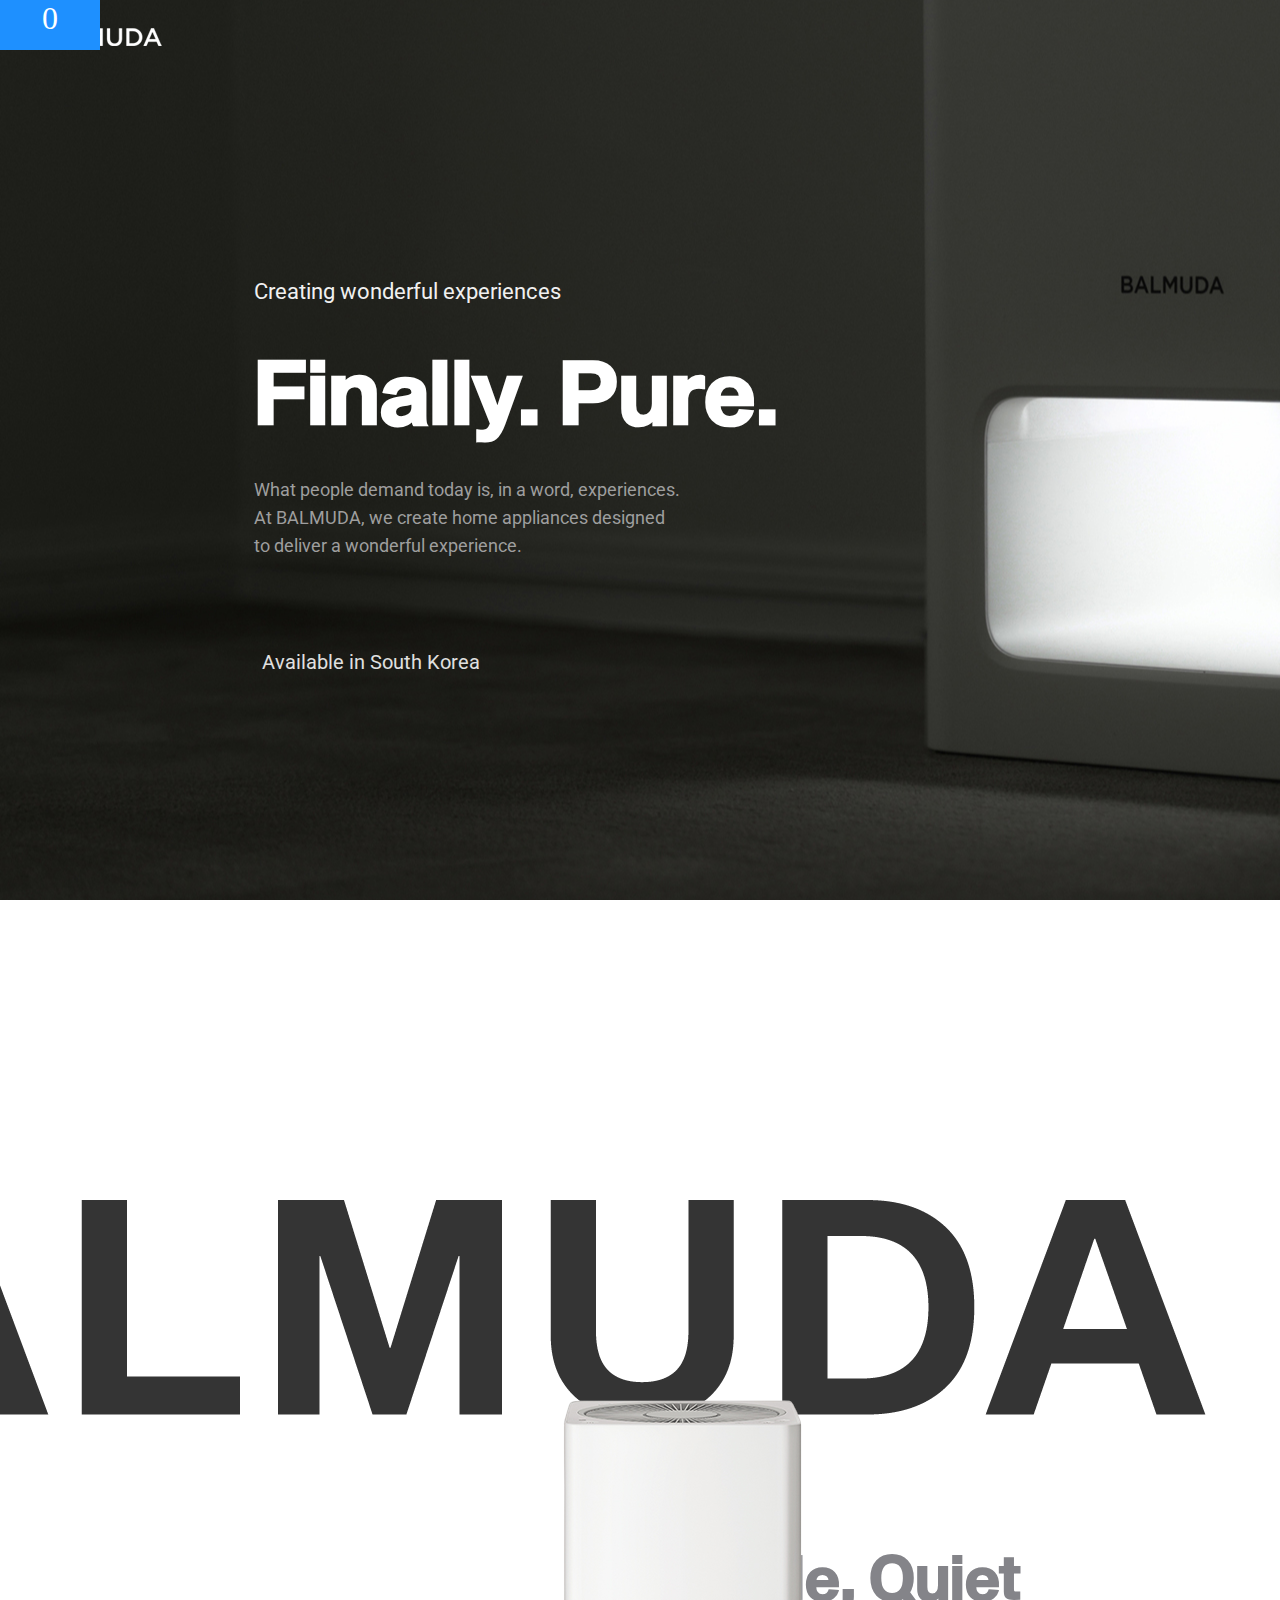
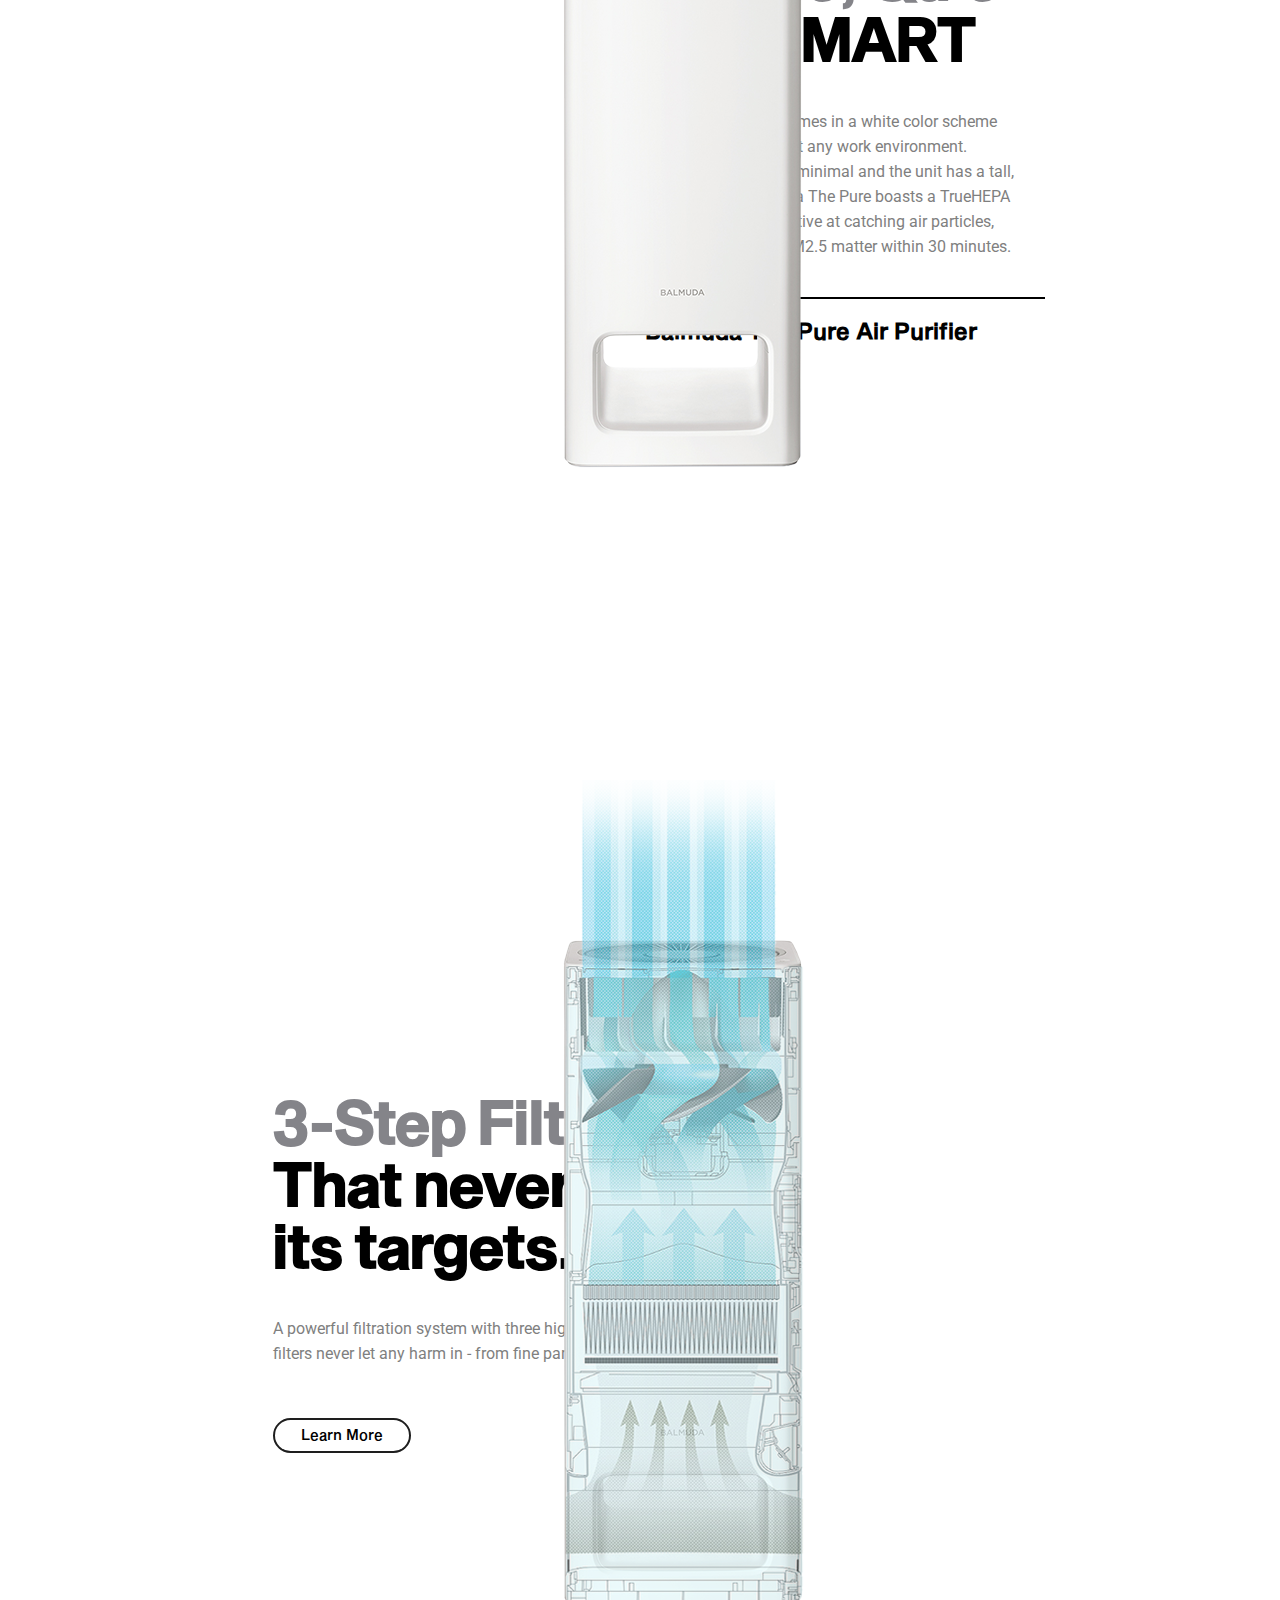
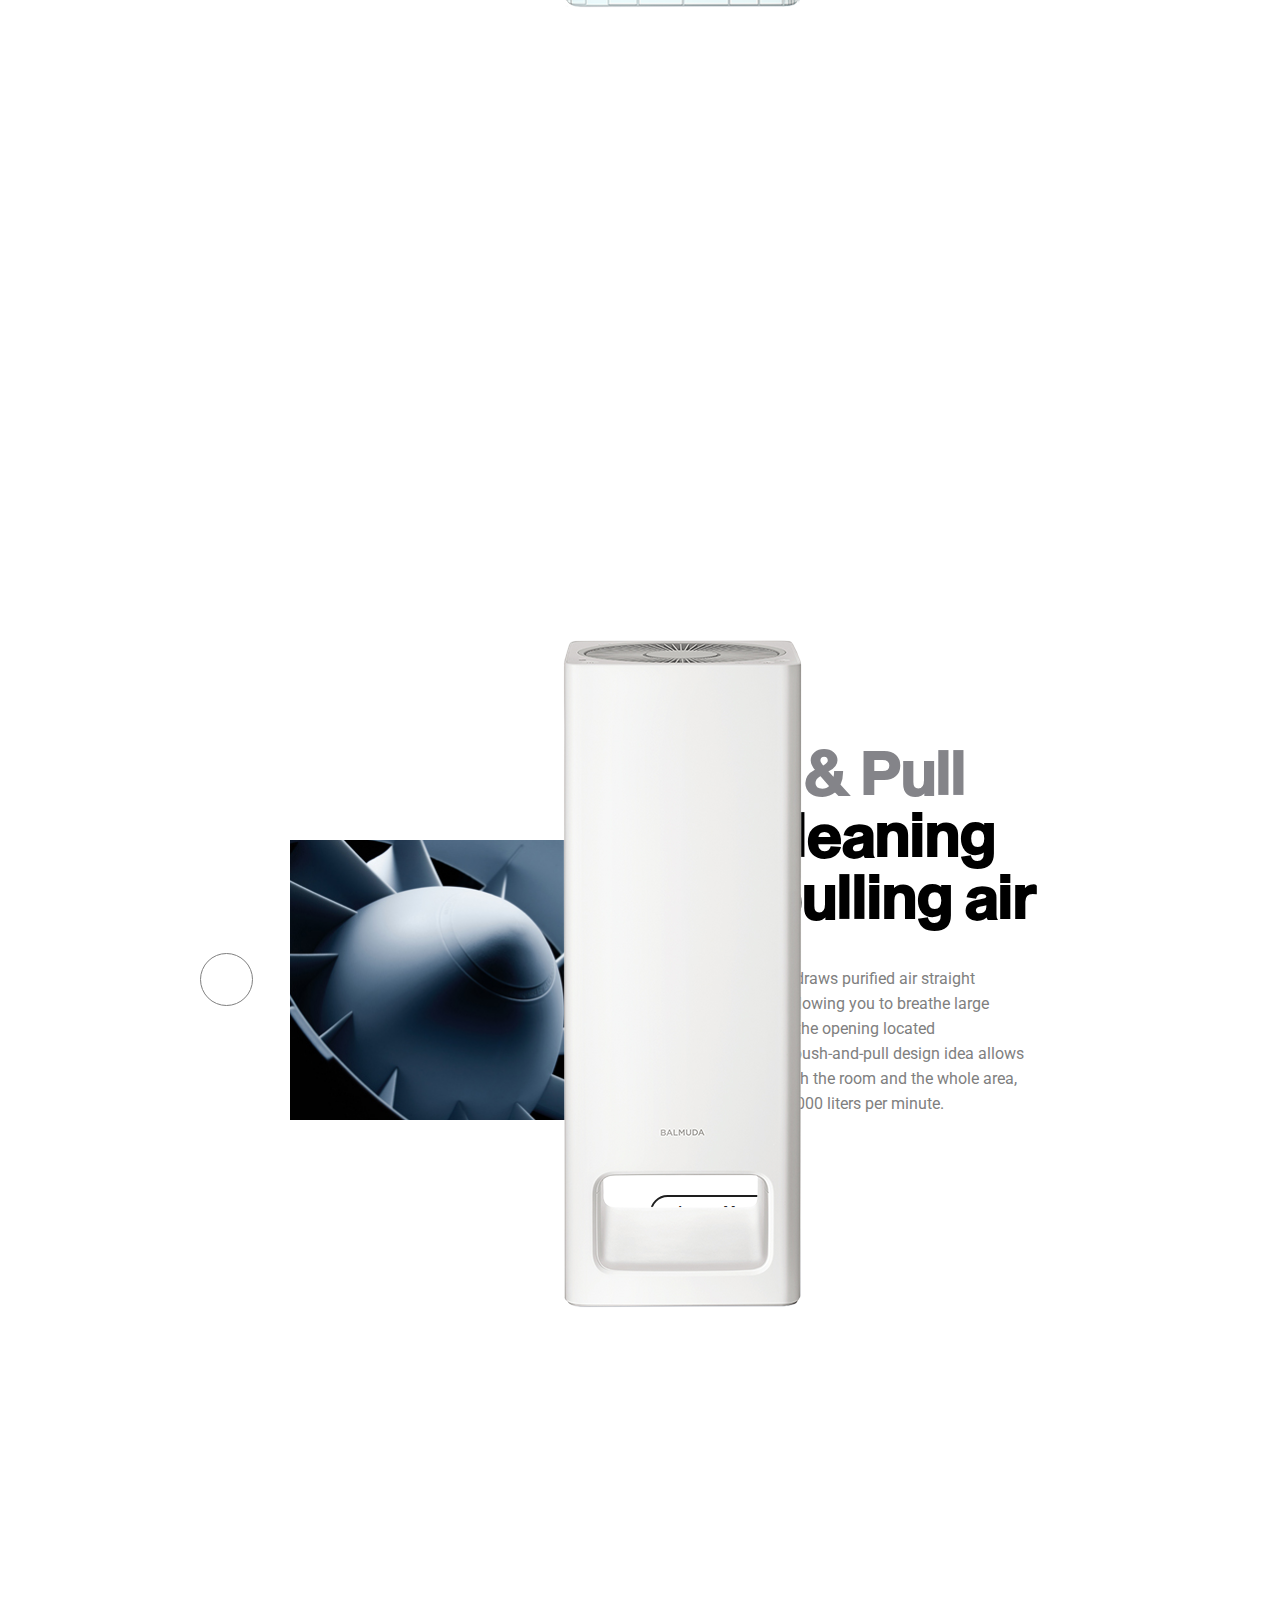
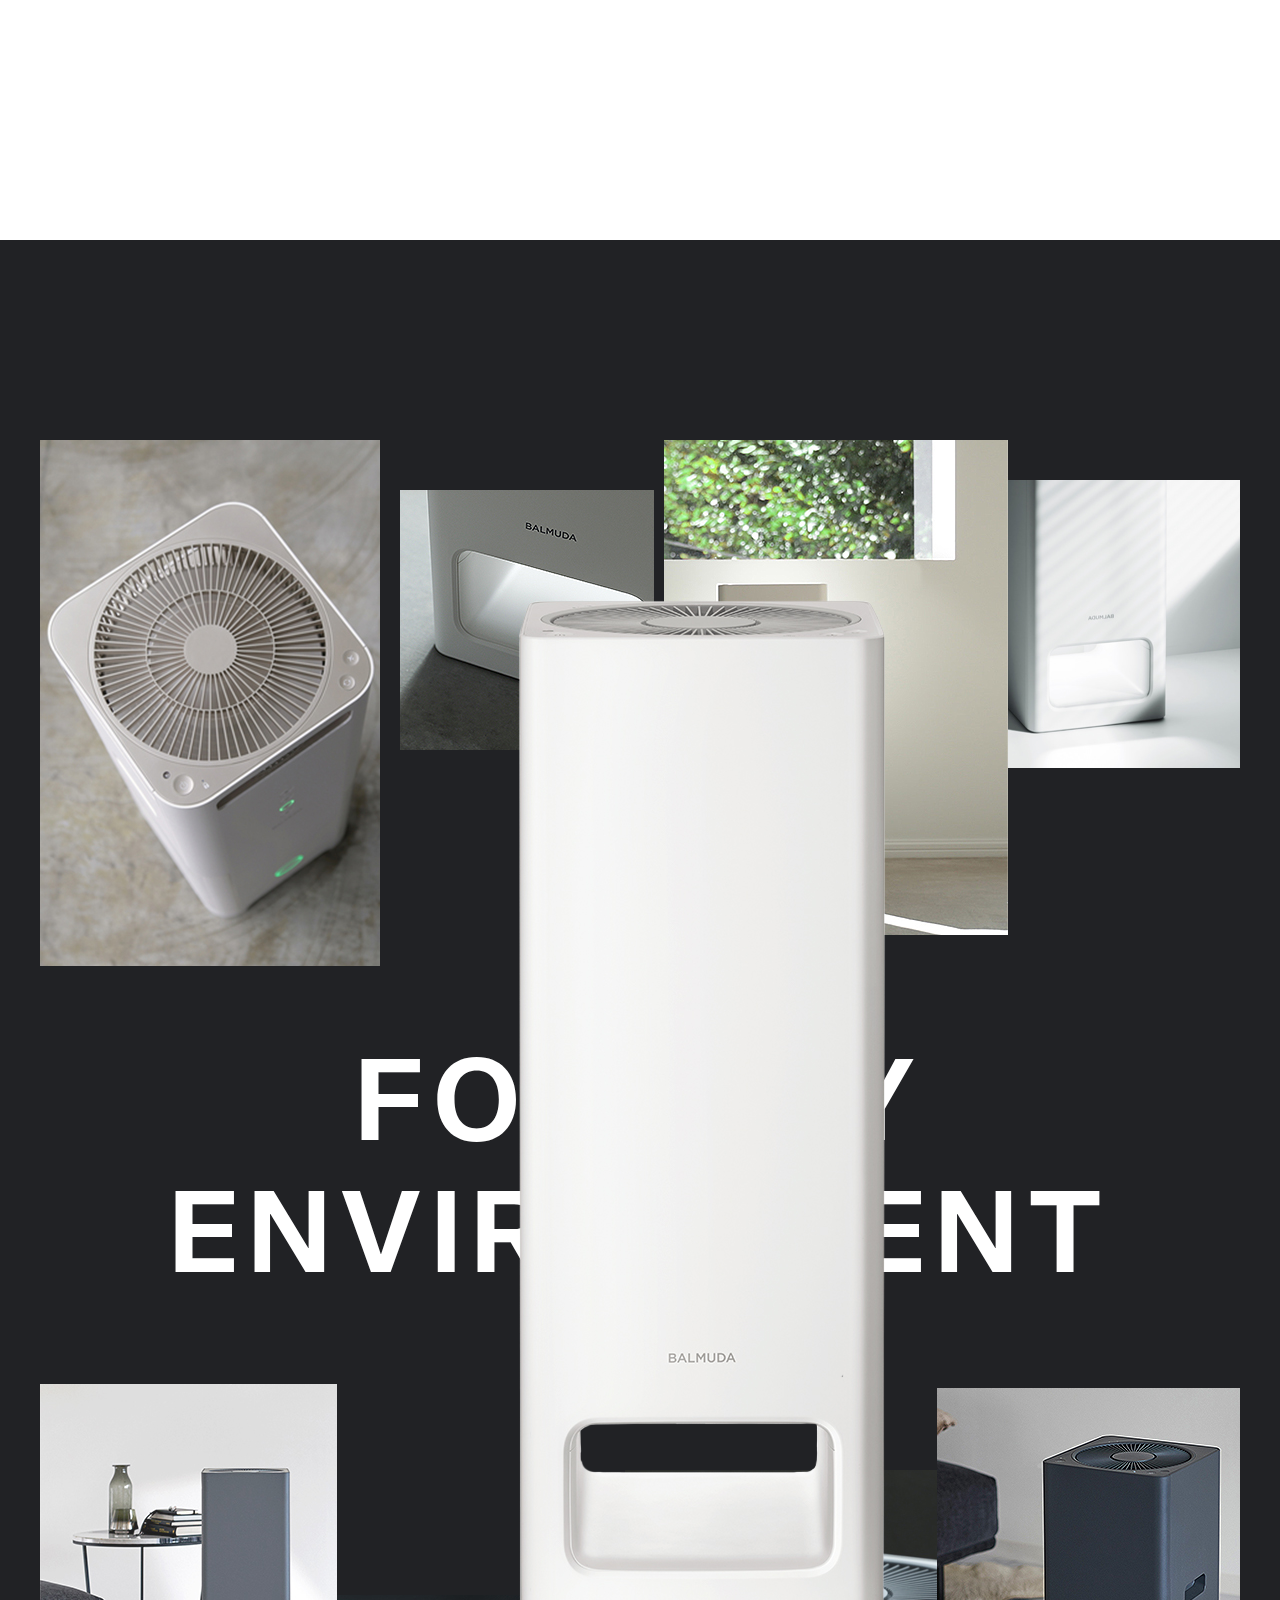
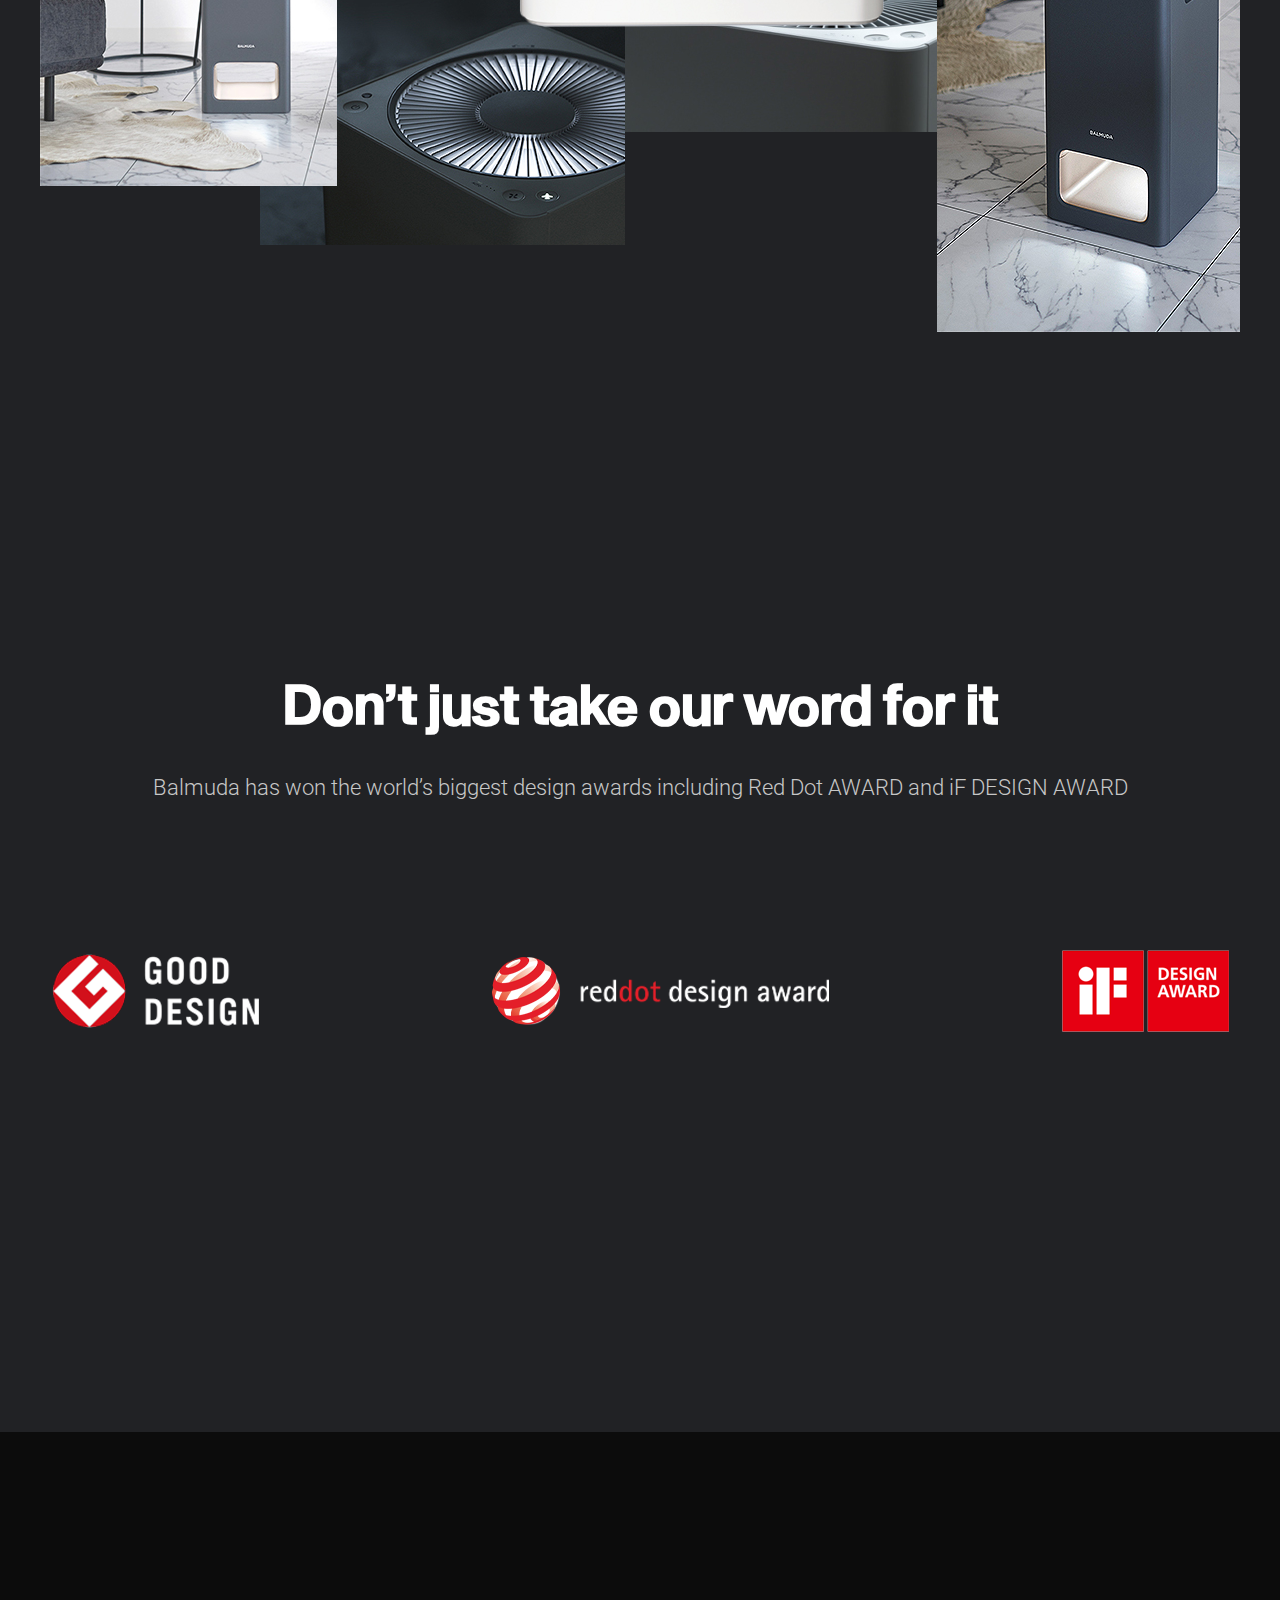
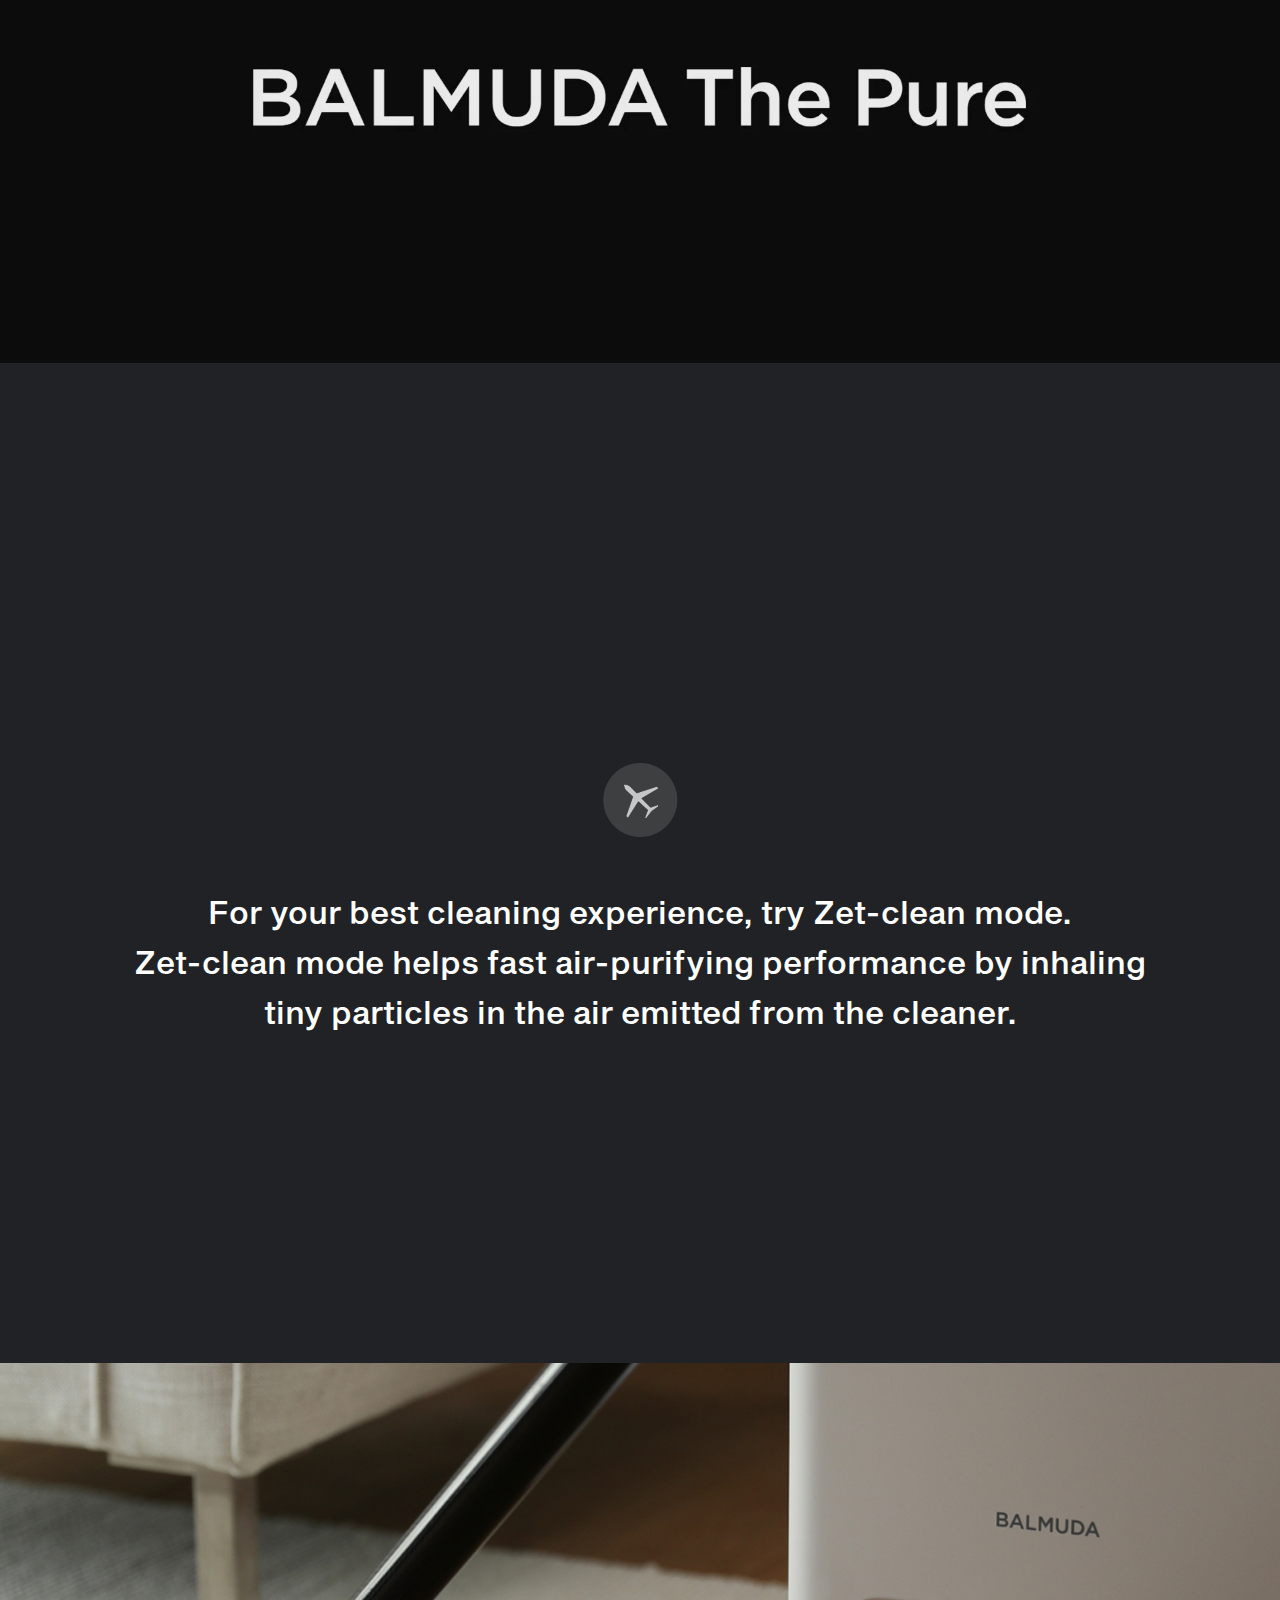
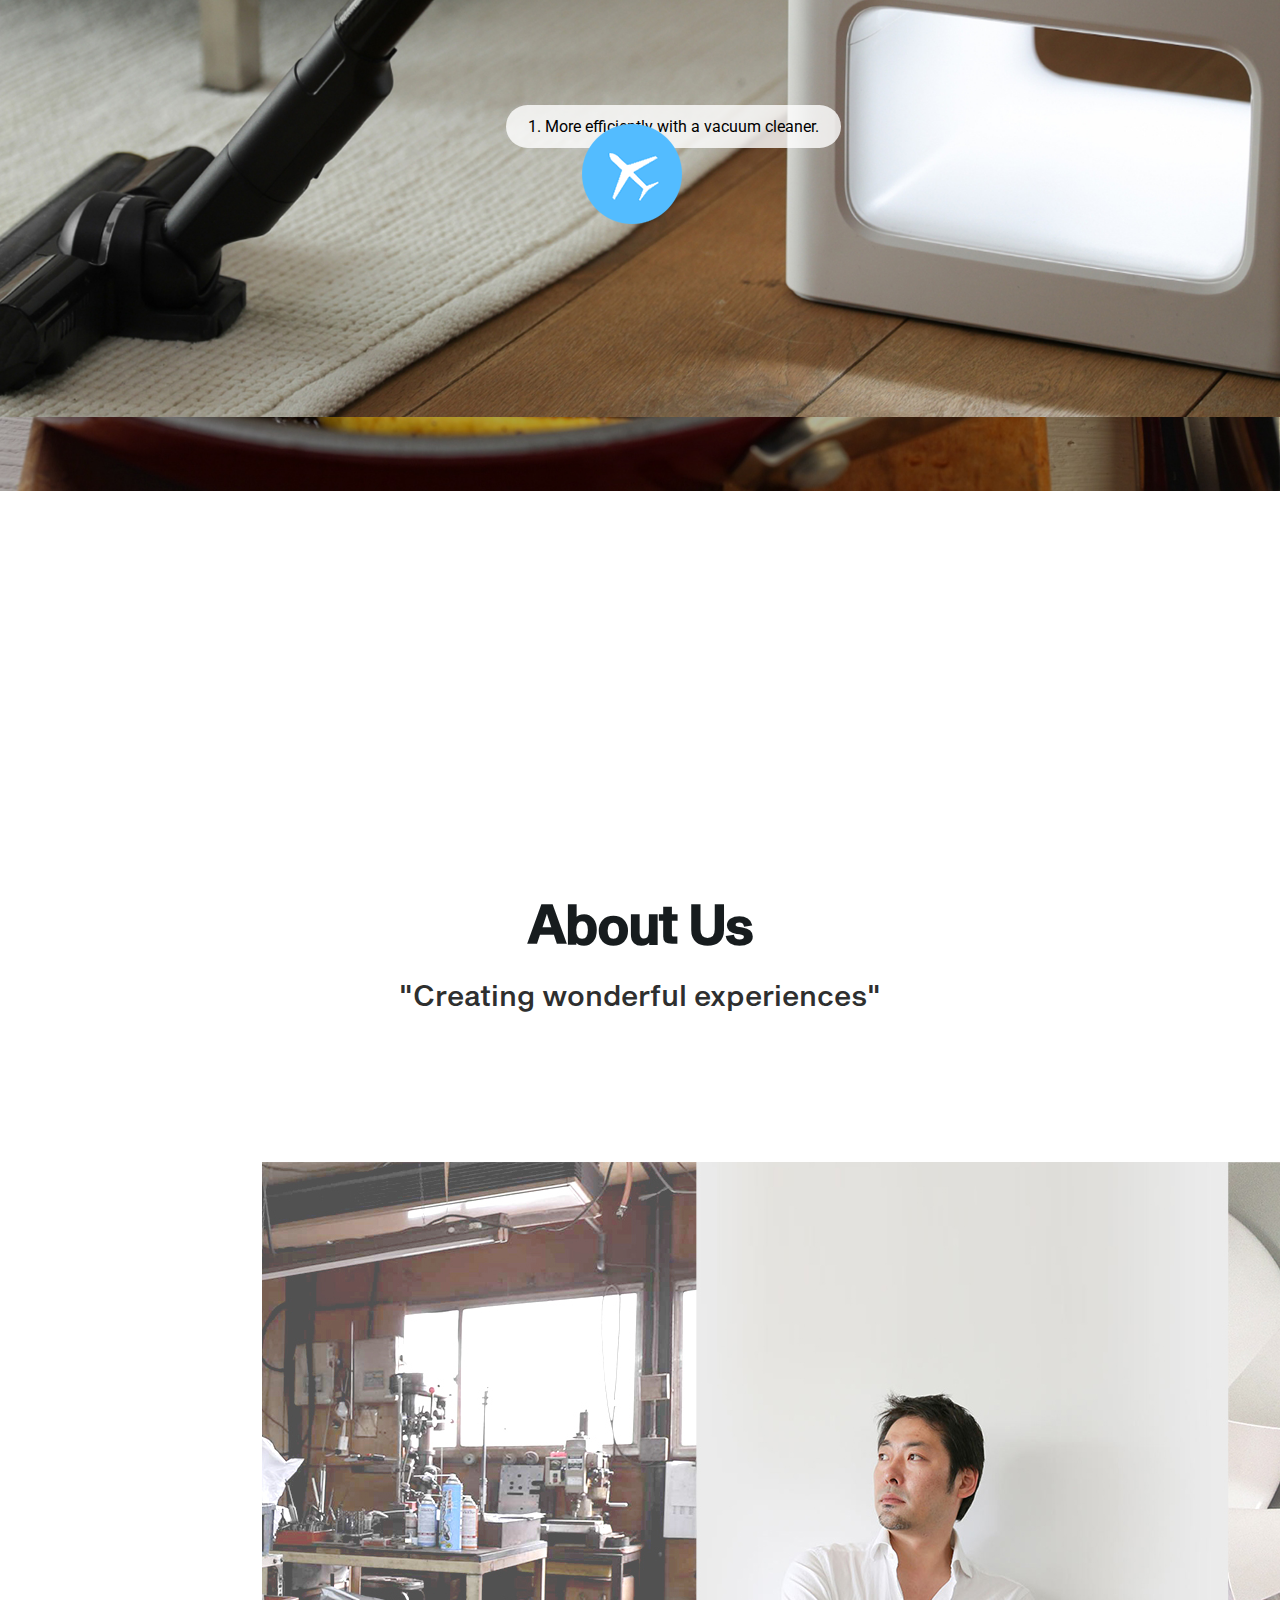
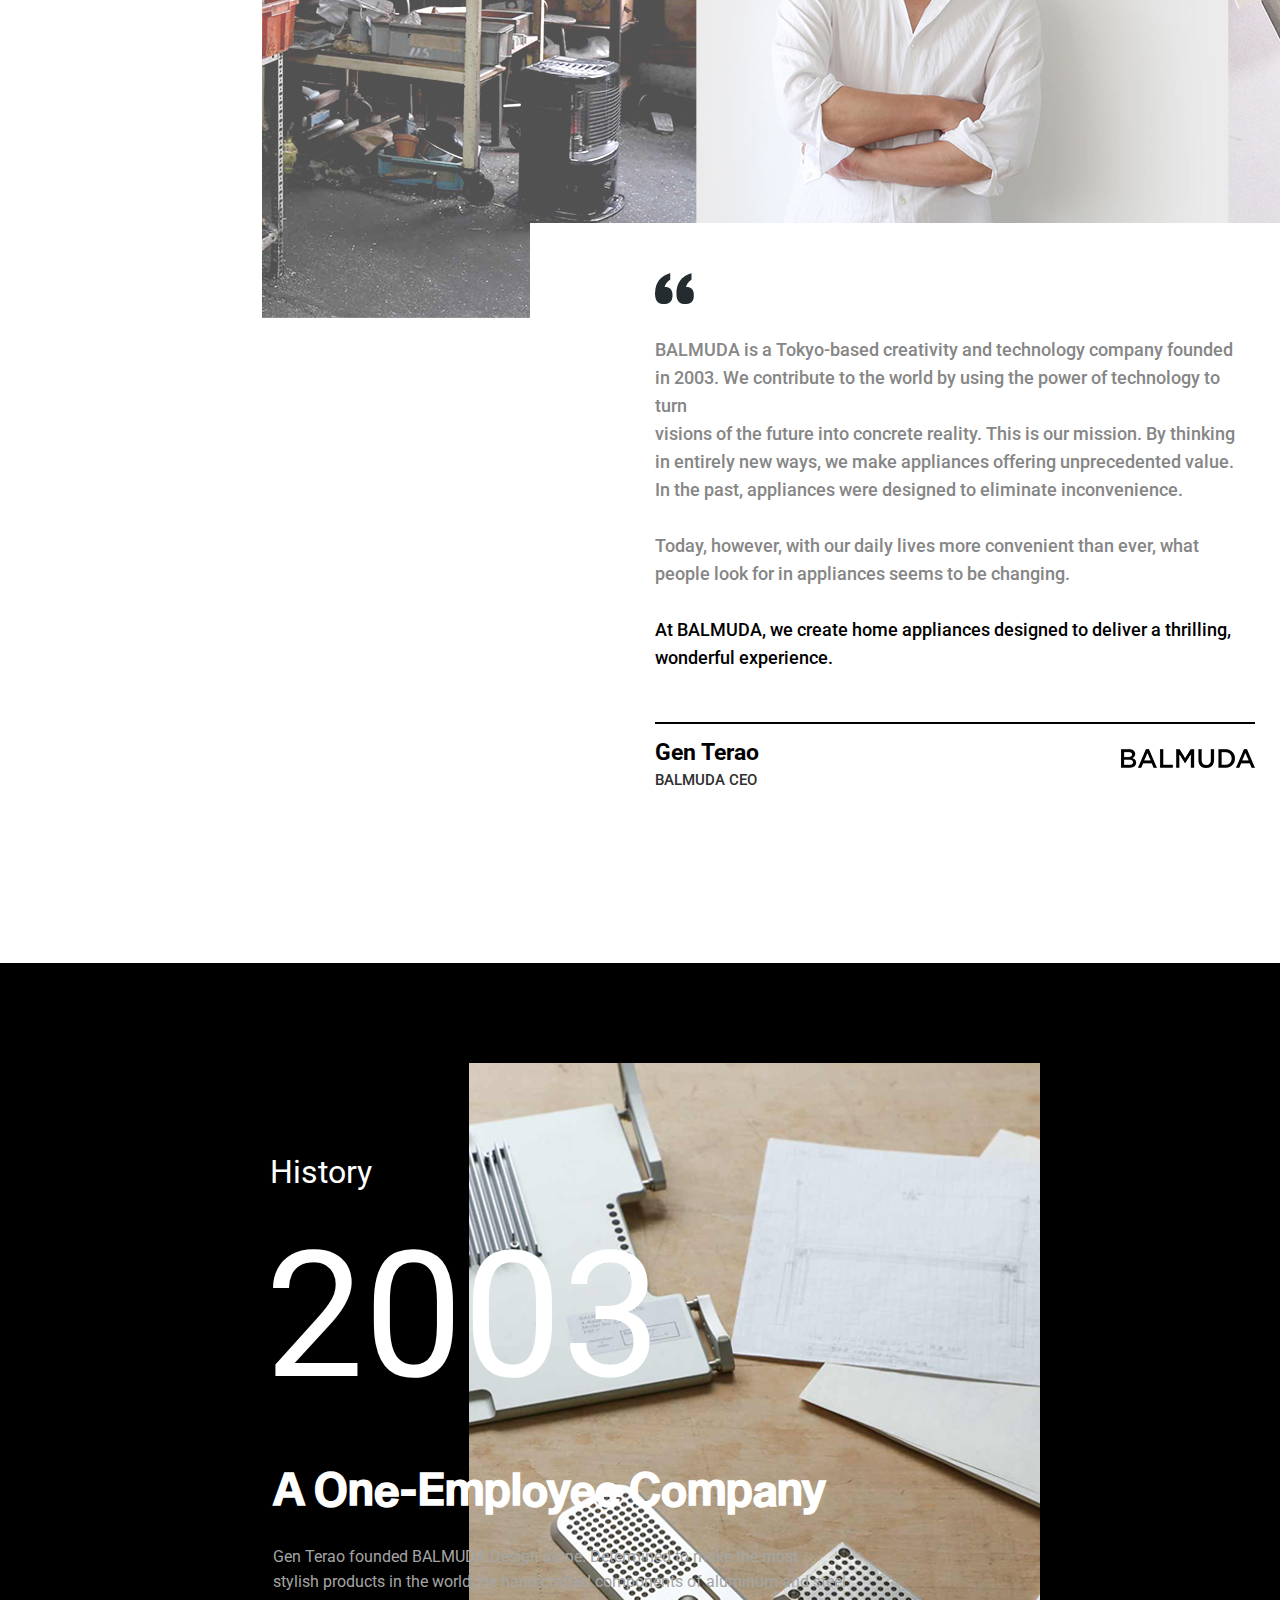
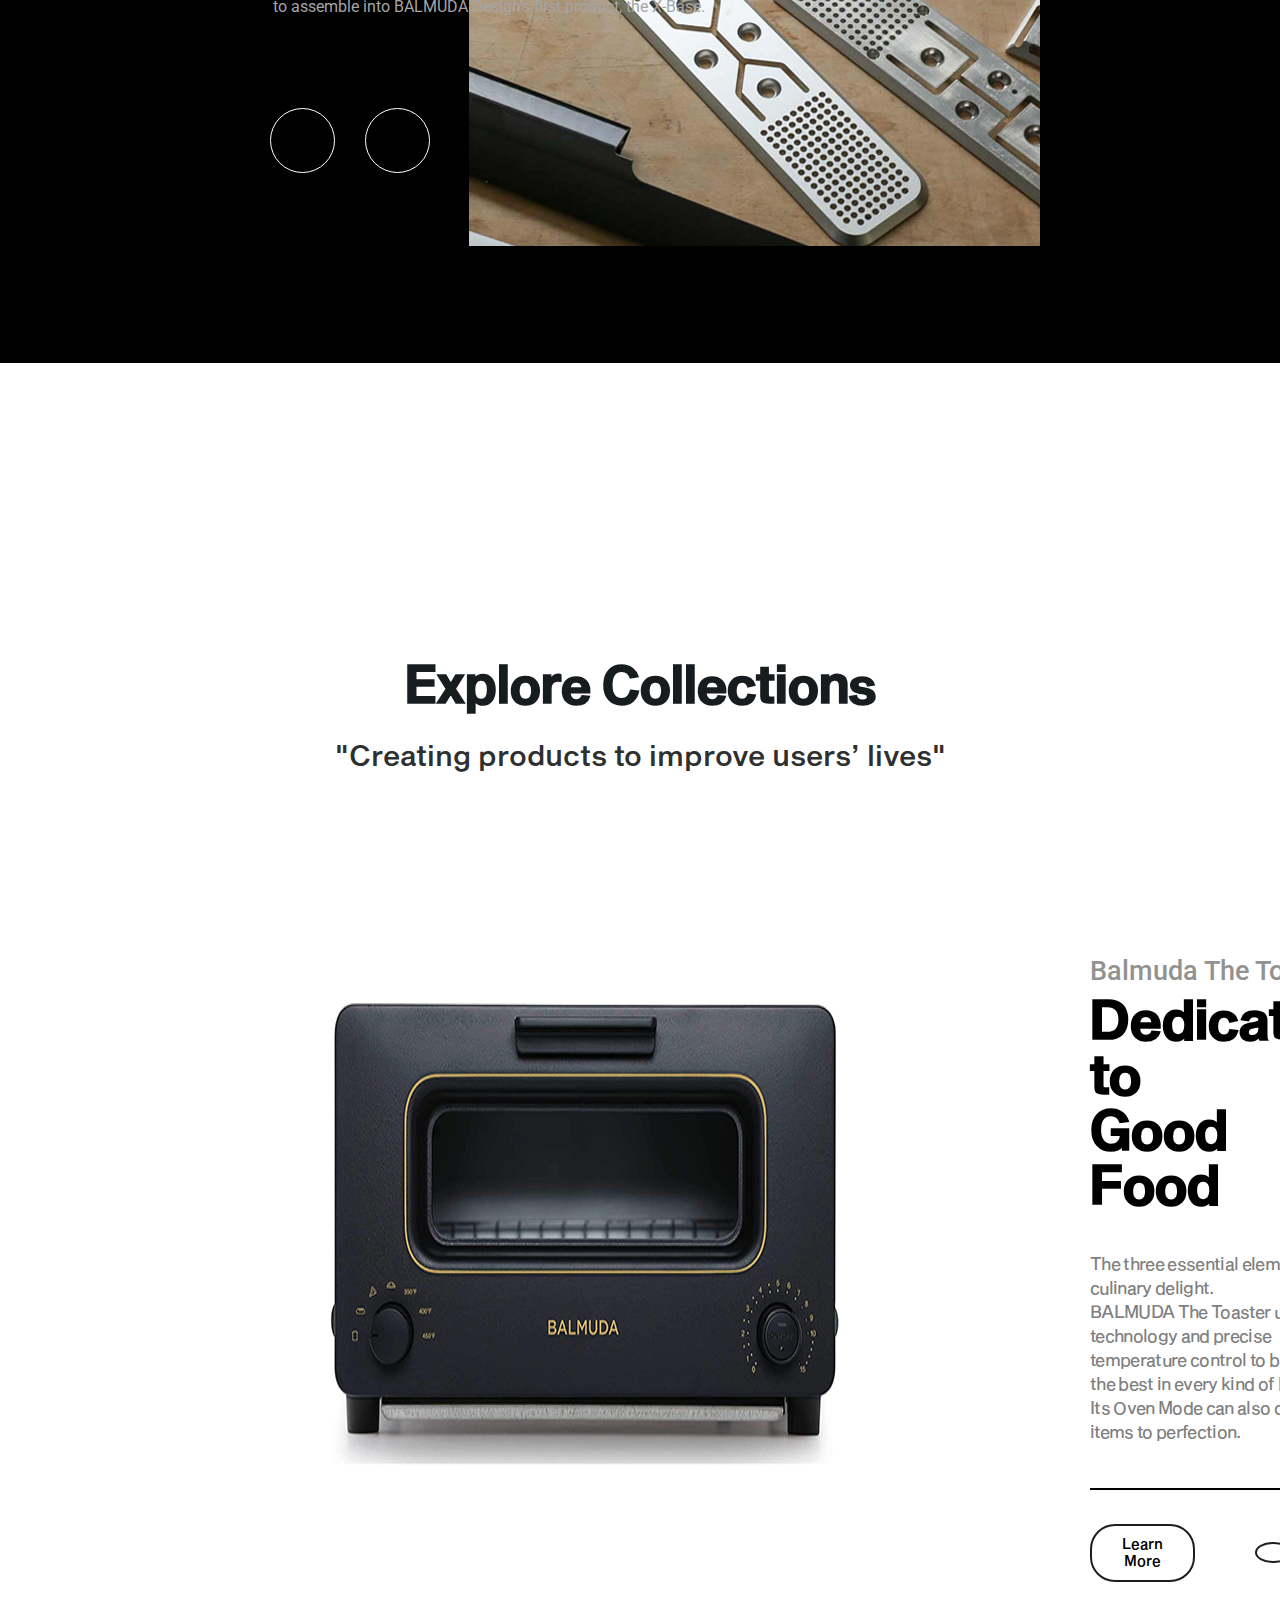
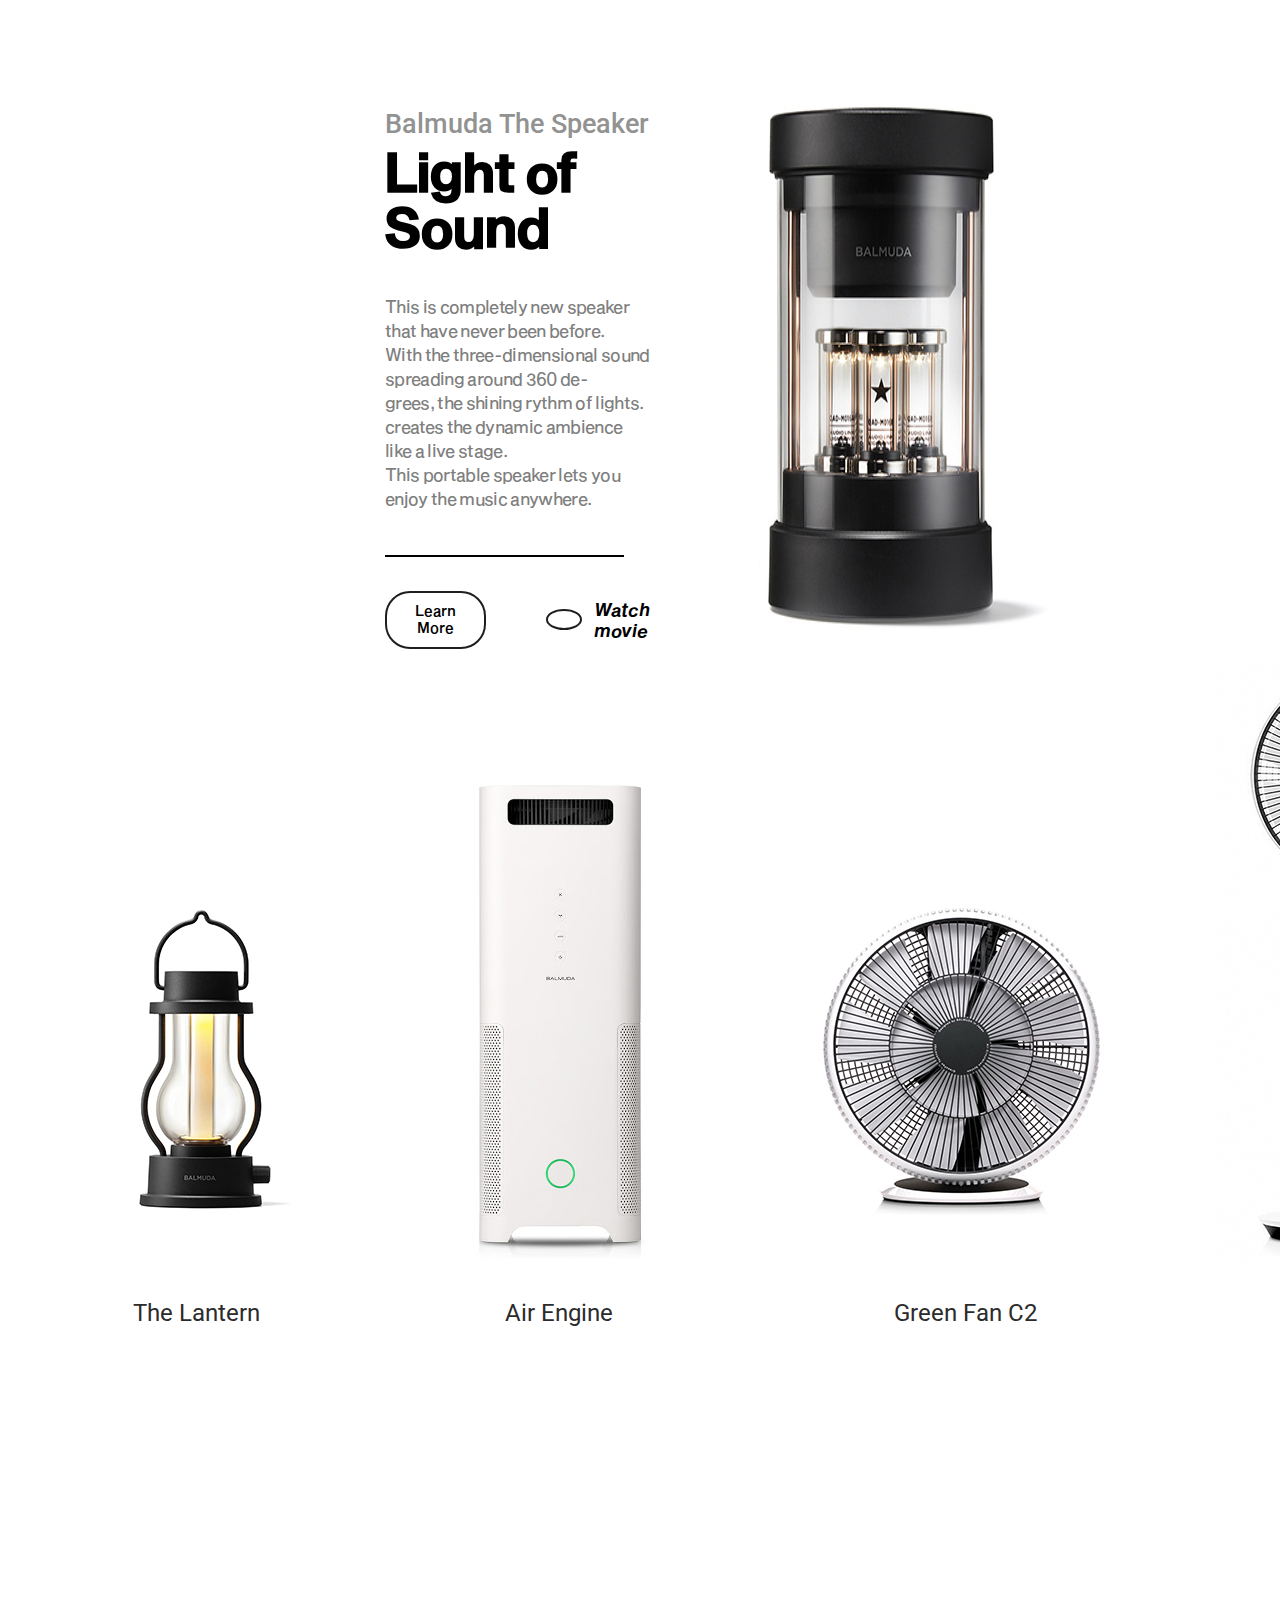
==== commit c2c42b39: "0519 2015" ====
--- a/index.html
+++ b/index.html
@@ -70,7 +70,7 @@
           </p>
           <hr>
           <h3>Balmuda The Pure Air Purifier</h3>
-          <button type="button">Discover</button>
+          <button type="button" id="tech01_btn">Discover</button>
         </div>
         <div class="tech_model">
           <img src="images/tech_model.png" id="model01" alt="모델 이미지">
@@ -135,7 +135,7 @@
           <button><i class="fas fa-arrow-right"></i></button>
         </div>
         <div class="tech_model">
-          <img src="images/tech_model.png"  alt="모델 이미지">
+          <img src="images/tech_model.png" id="model03"  alt="모델 이미지">
         </div>
         <div class="tech_text">
           <h1><span>Push & Pull</span><br>For cleaning <br> and pulling air </h1>
--- a/css/balmuda.css
+++ b/css/balmuda.css
@@ -256,6 +256,7 @@
   top:0;
   left: 0;
   z-index: 5;
+  display: none;
 }
 #tech01_popup> img {
   position: fixed;
@@ -264,6 +265,7 @@
   top: 55px;
   right: 60px;
   z-index: 6;
+  cursor: pointer;
 }
 #tech01_popup>  div {
   background-color: white;
@@ -278,7 +280,8 @@
 }
 .tech_01_popup_model {
   flex: 1;
-  margin: 17px 50px 0 55px;
+  margin: 17
+  px 50px 0 55px;
 }
 .tech_01_popup_model img {
   display: block;
@@ -369,6 +372,7 @@
   top: -100px;
   left: calc(100% - 56%);
 }
+
 .fix {
   position:fixed;
   _position:absolute;
@@ -466,8 +470,11 @@
 #model_big  {
   position: absolute;
   top: 40vh;
-  left: calc(100% - 60%);
-}
+  left: calc(100% - 59.5%);
+  z-index: 2;
+  transition: 1s;
+}
+
 
 .detail_gallery {
   display: flex;
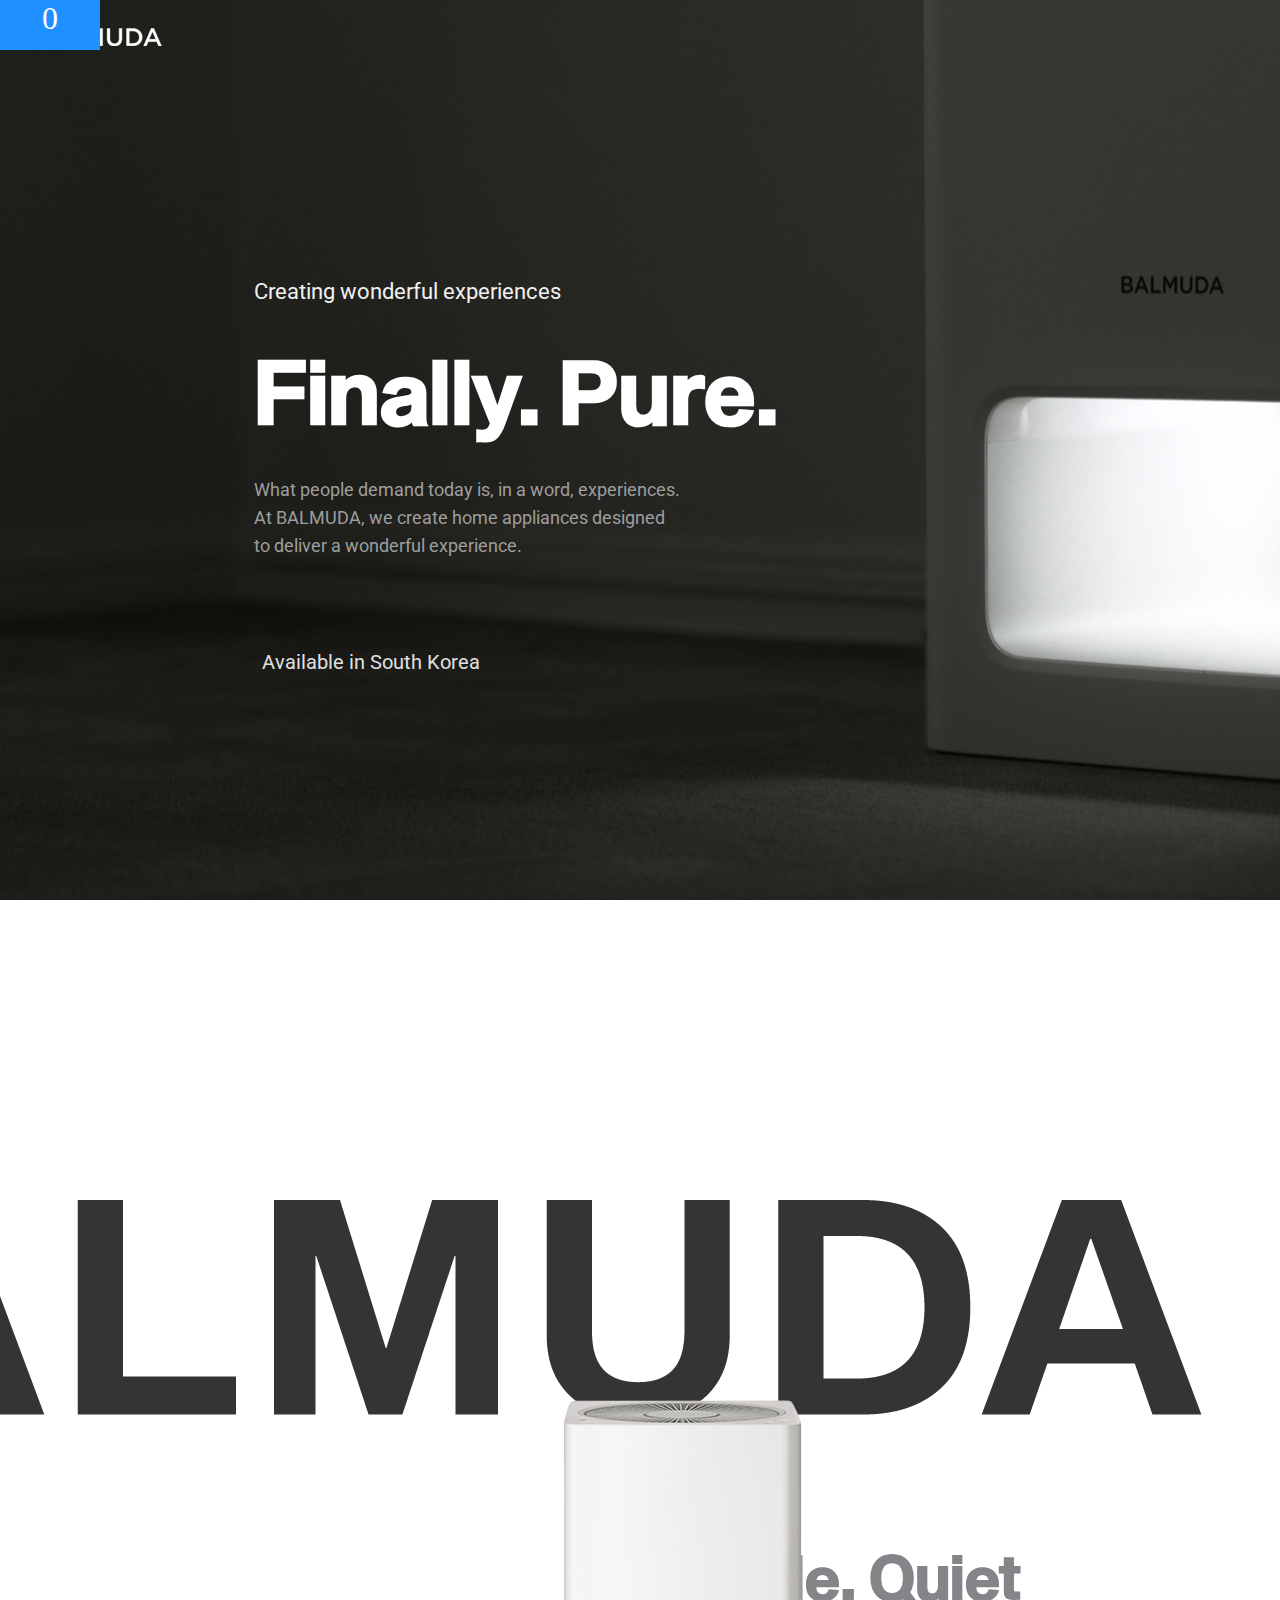
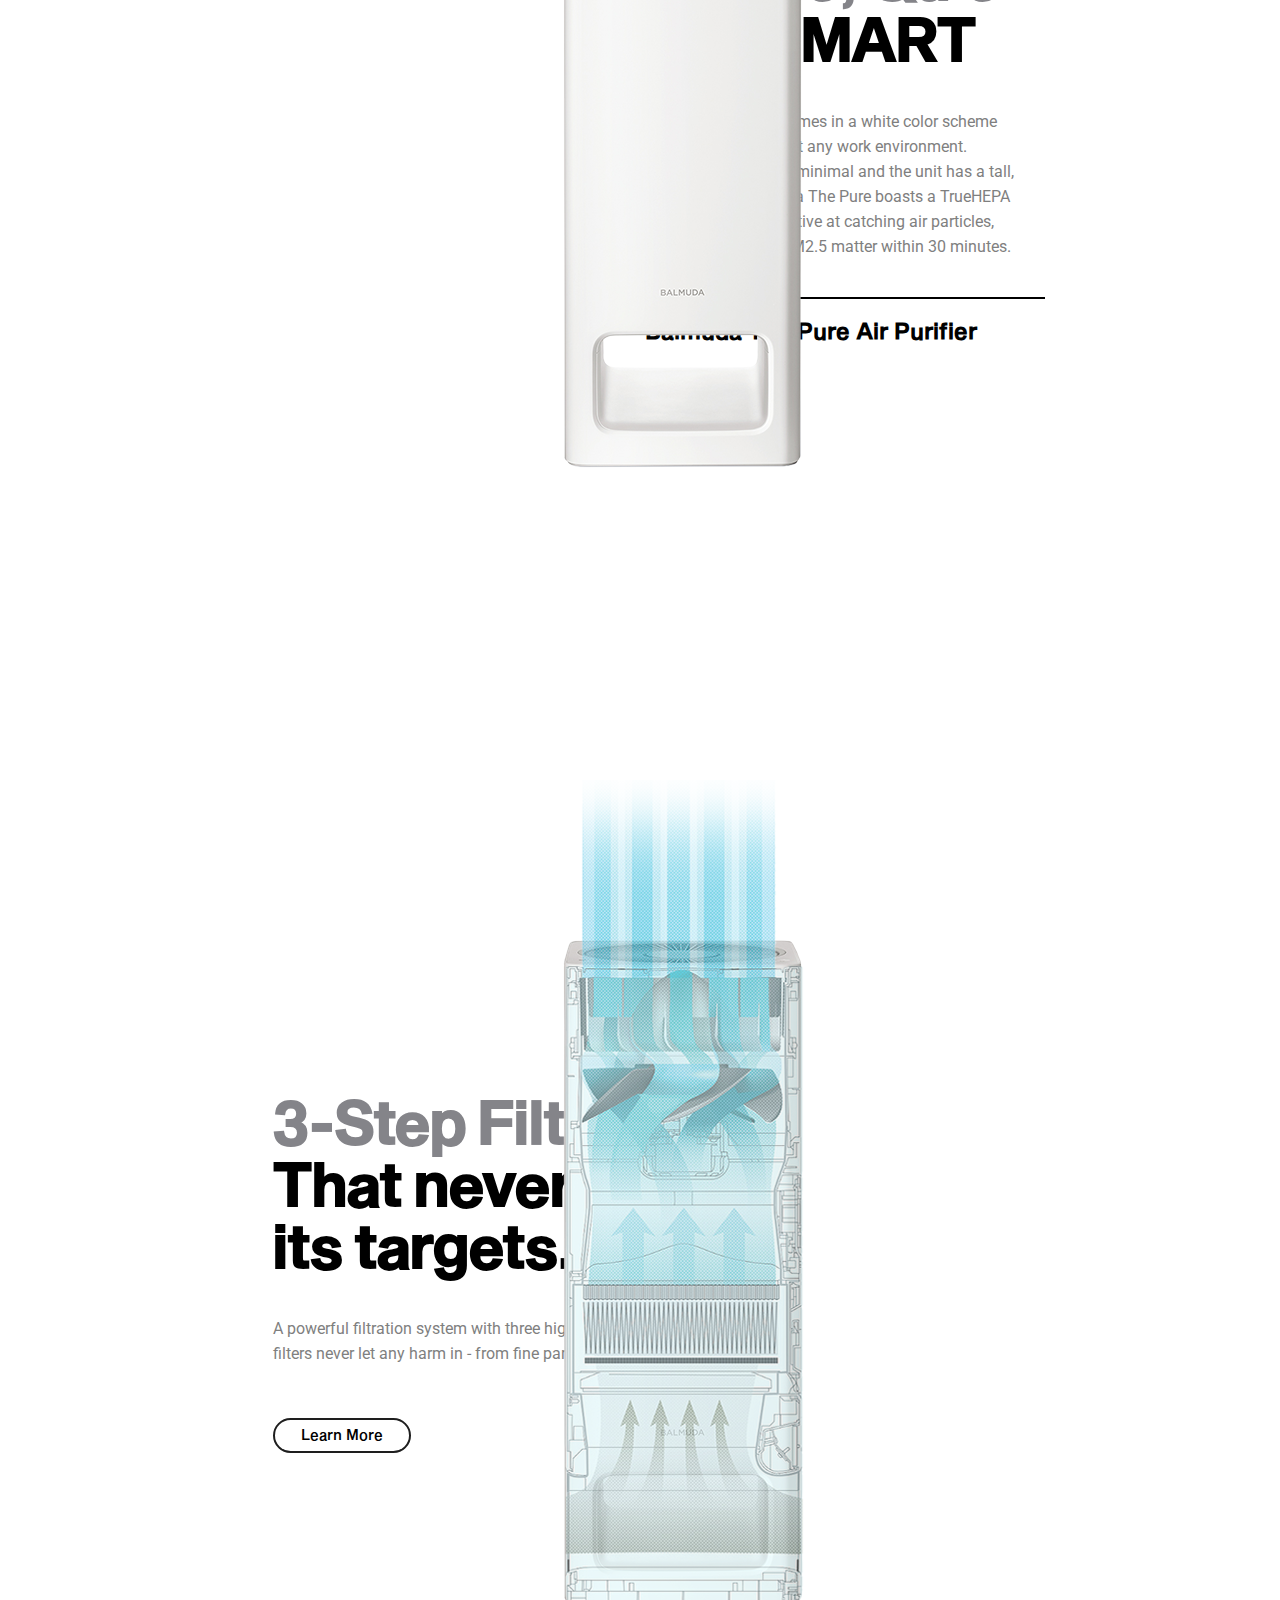
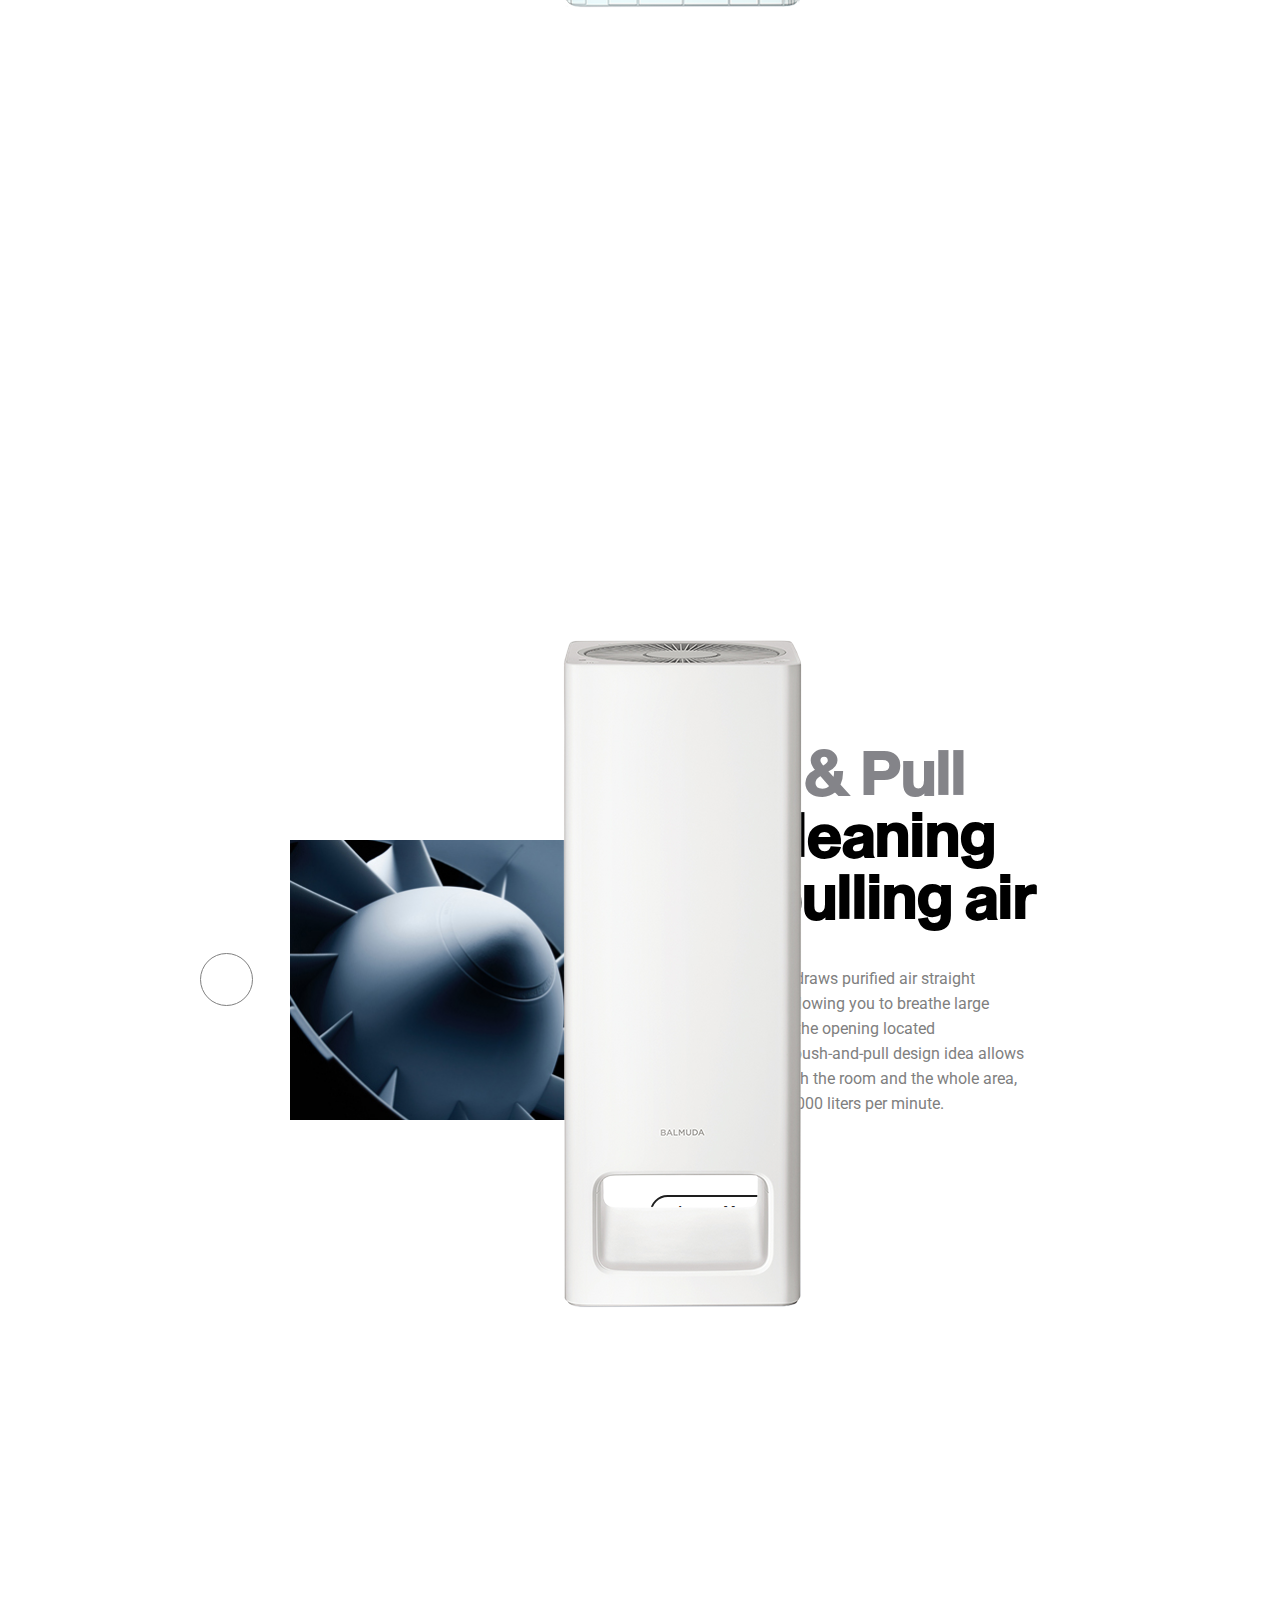
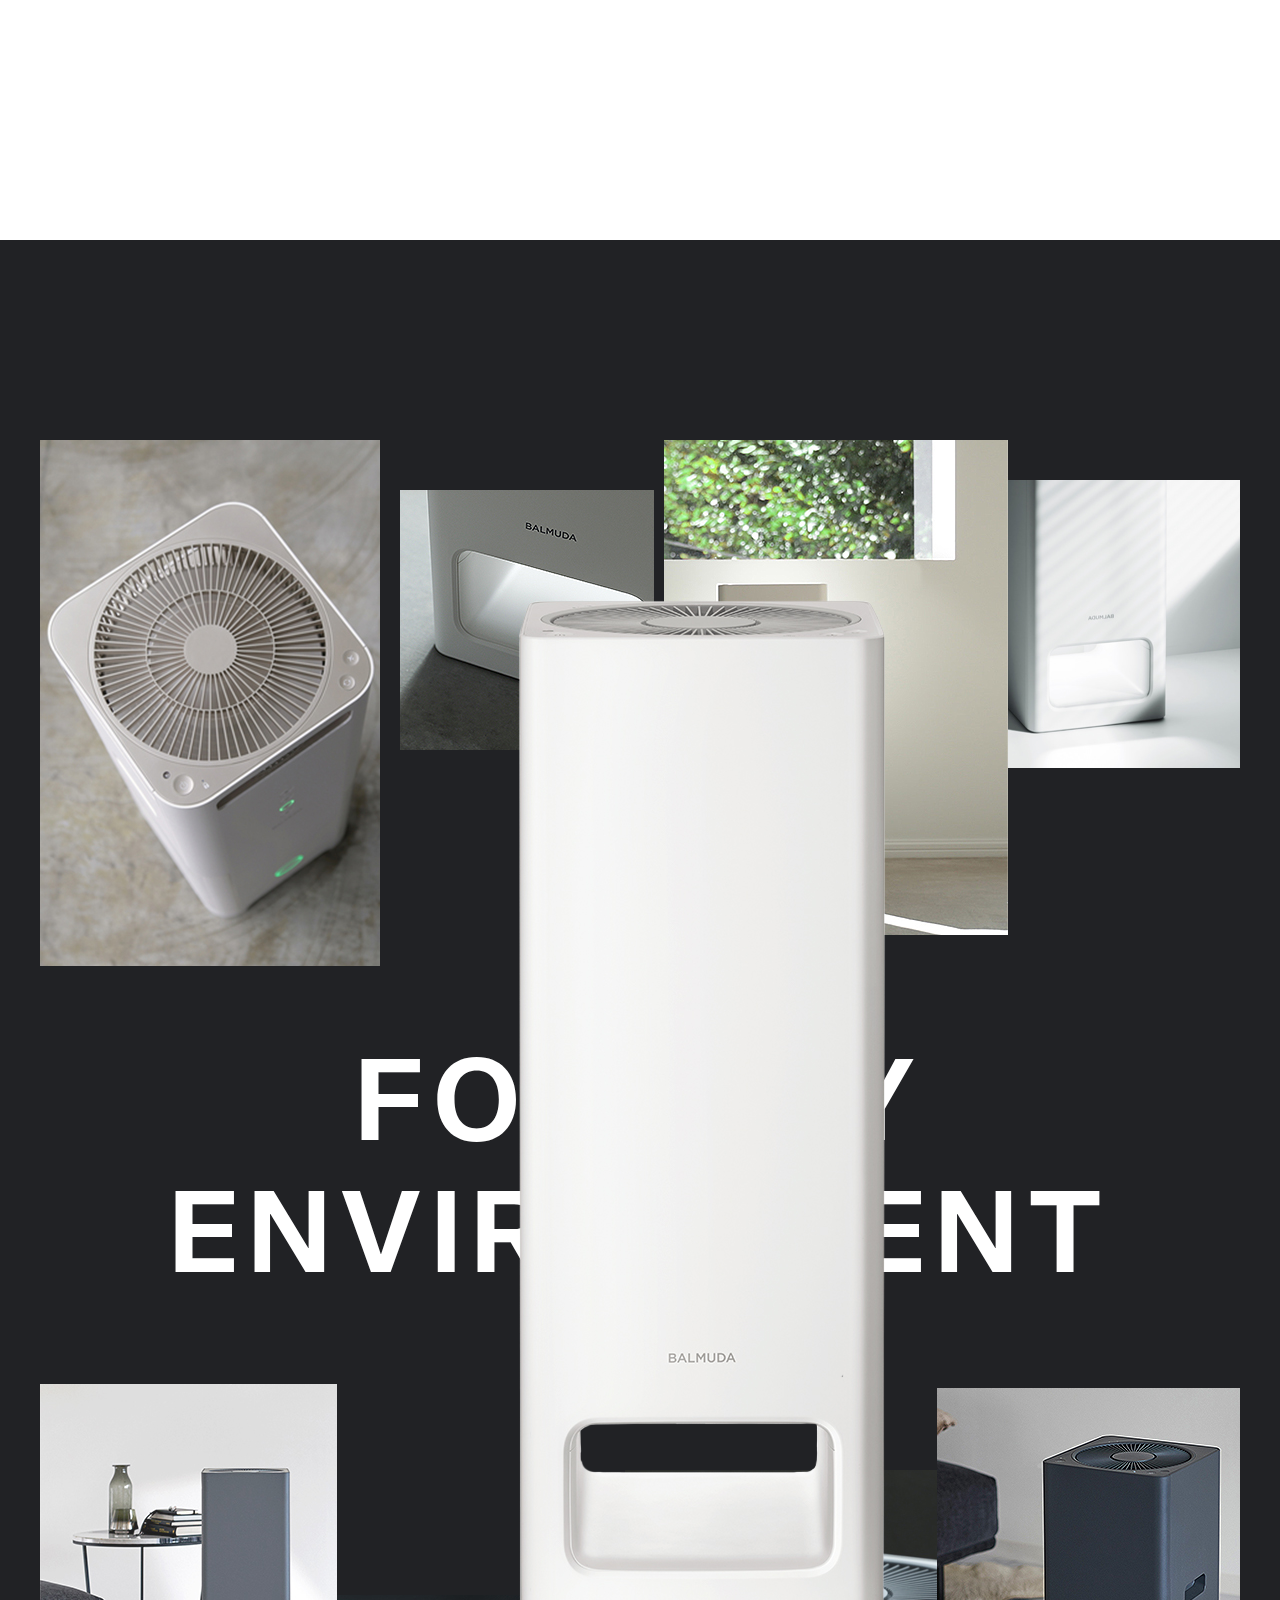
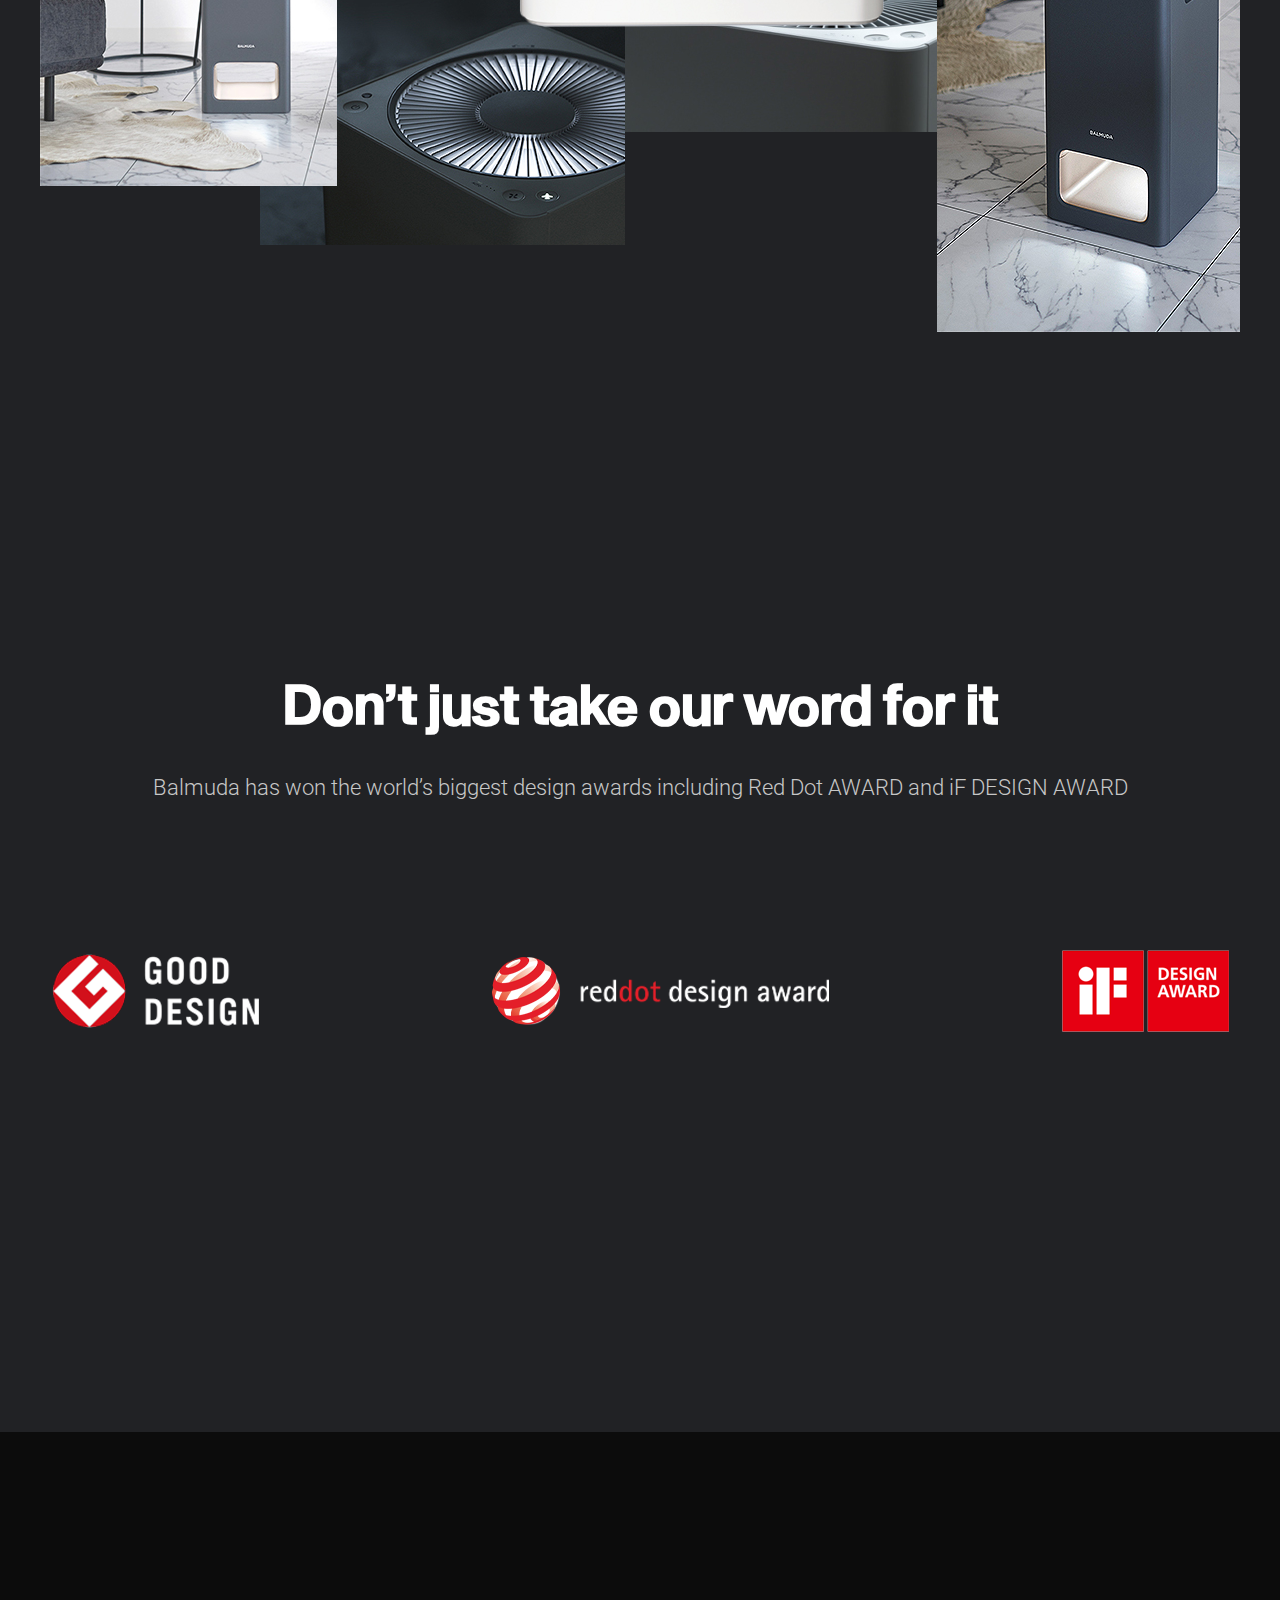
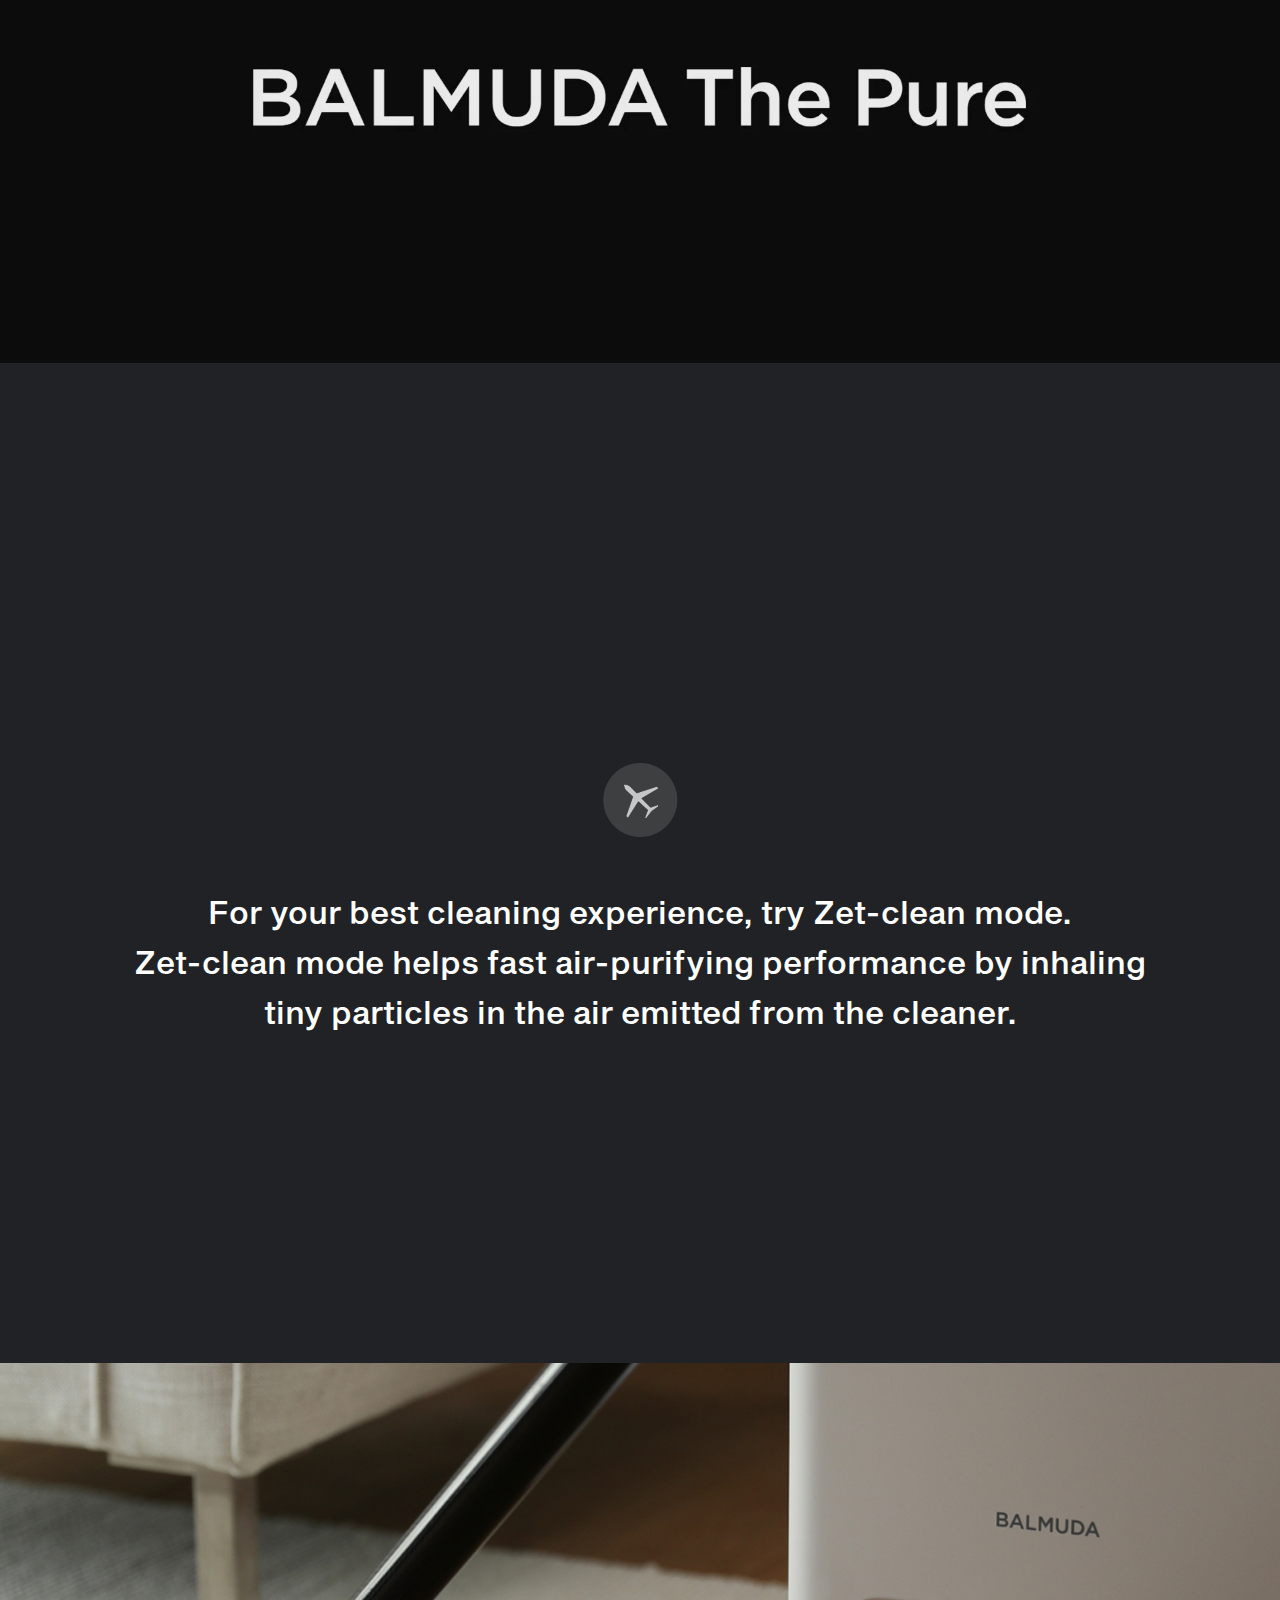
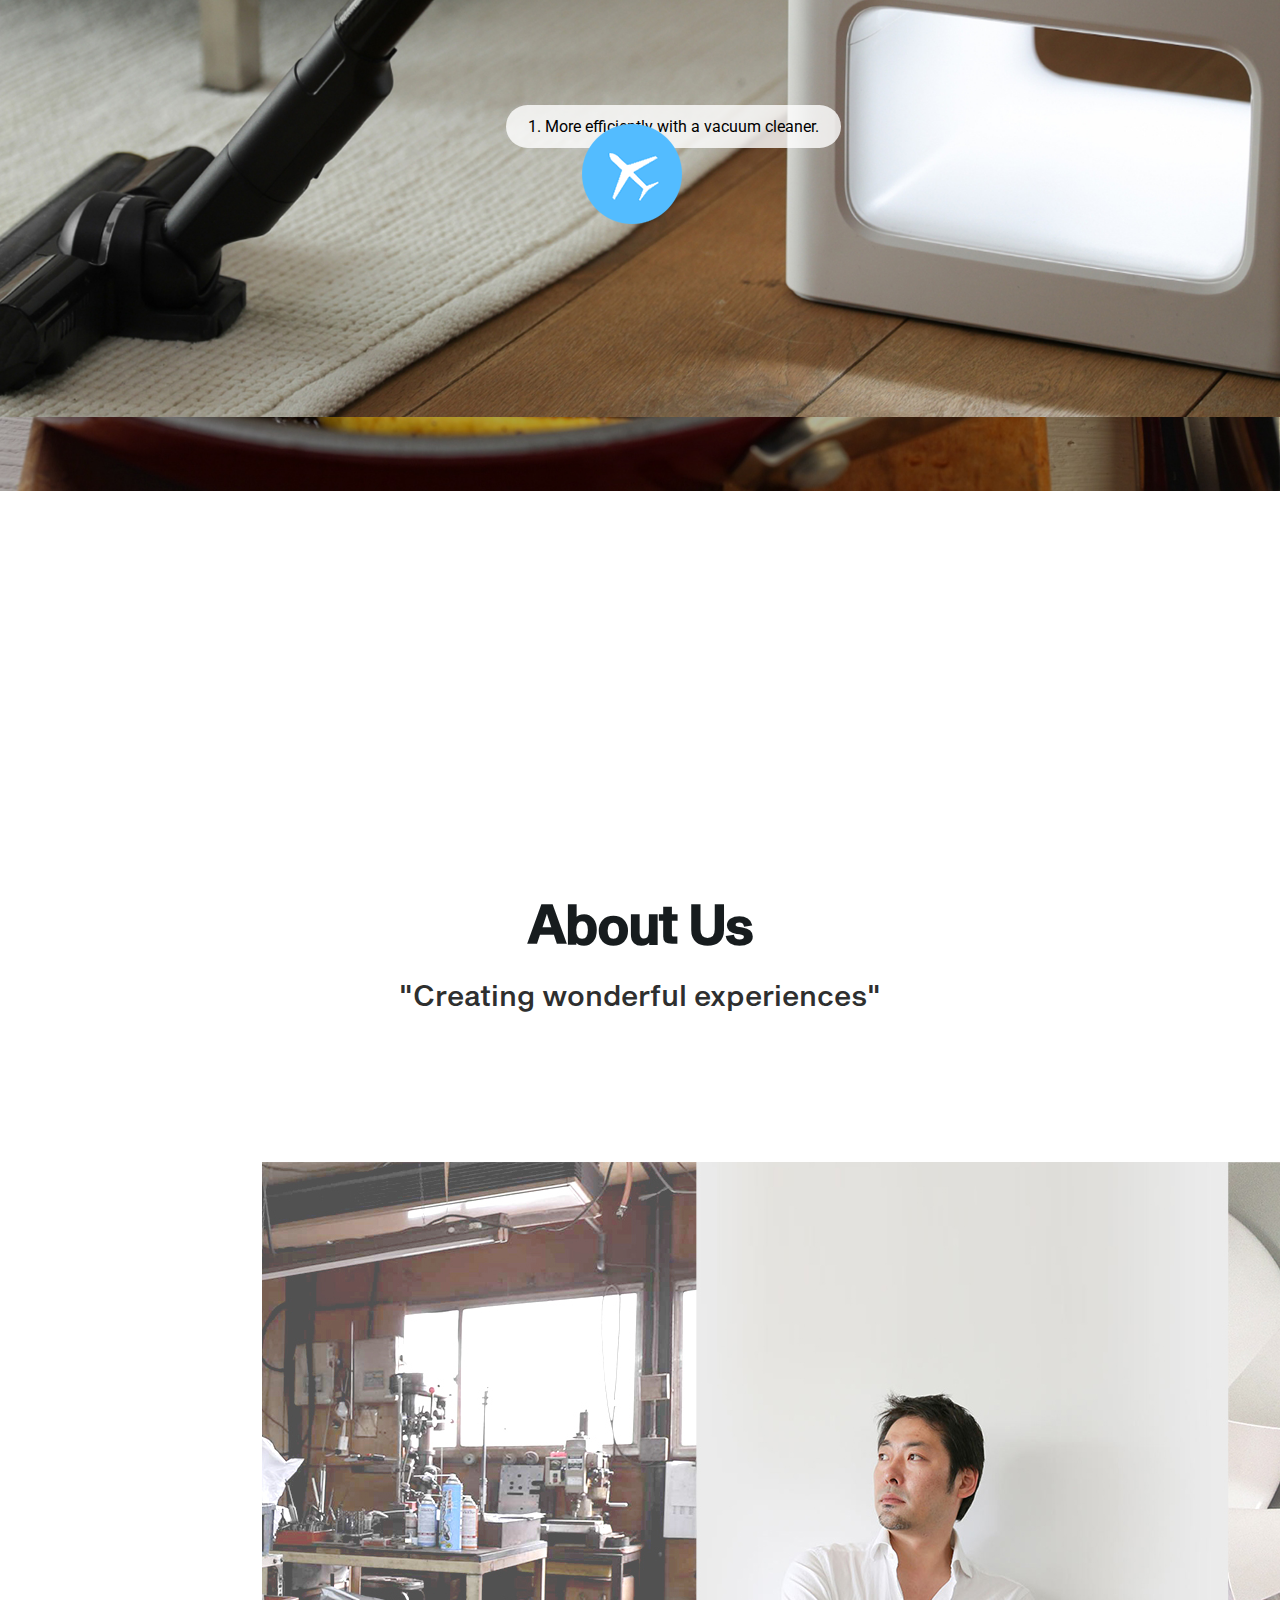
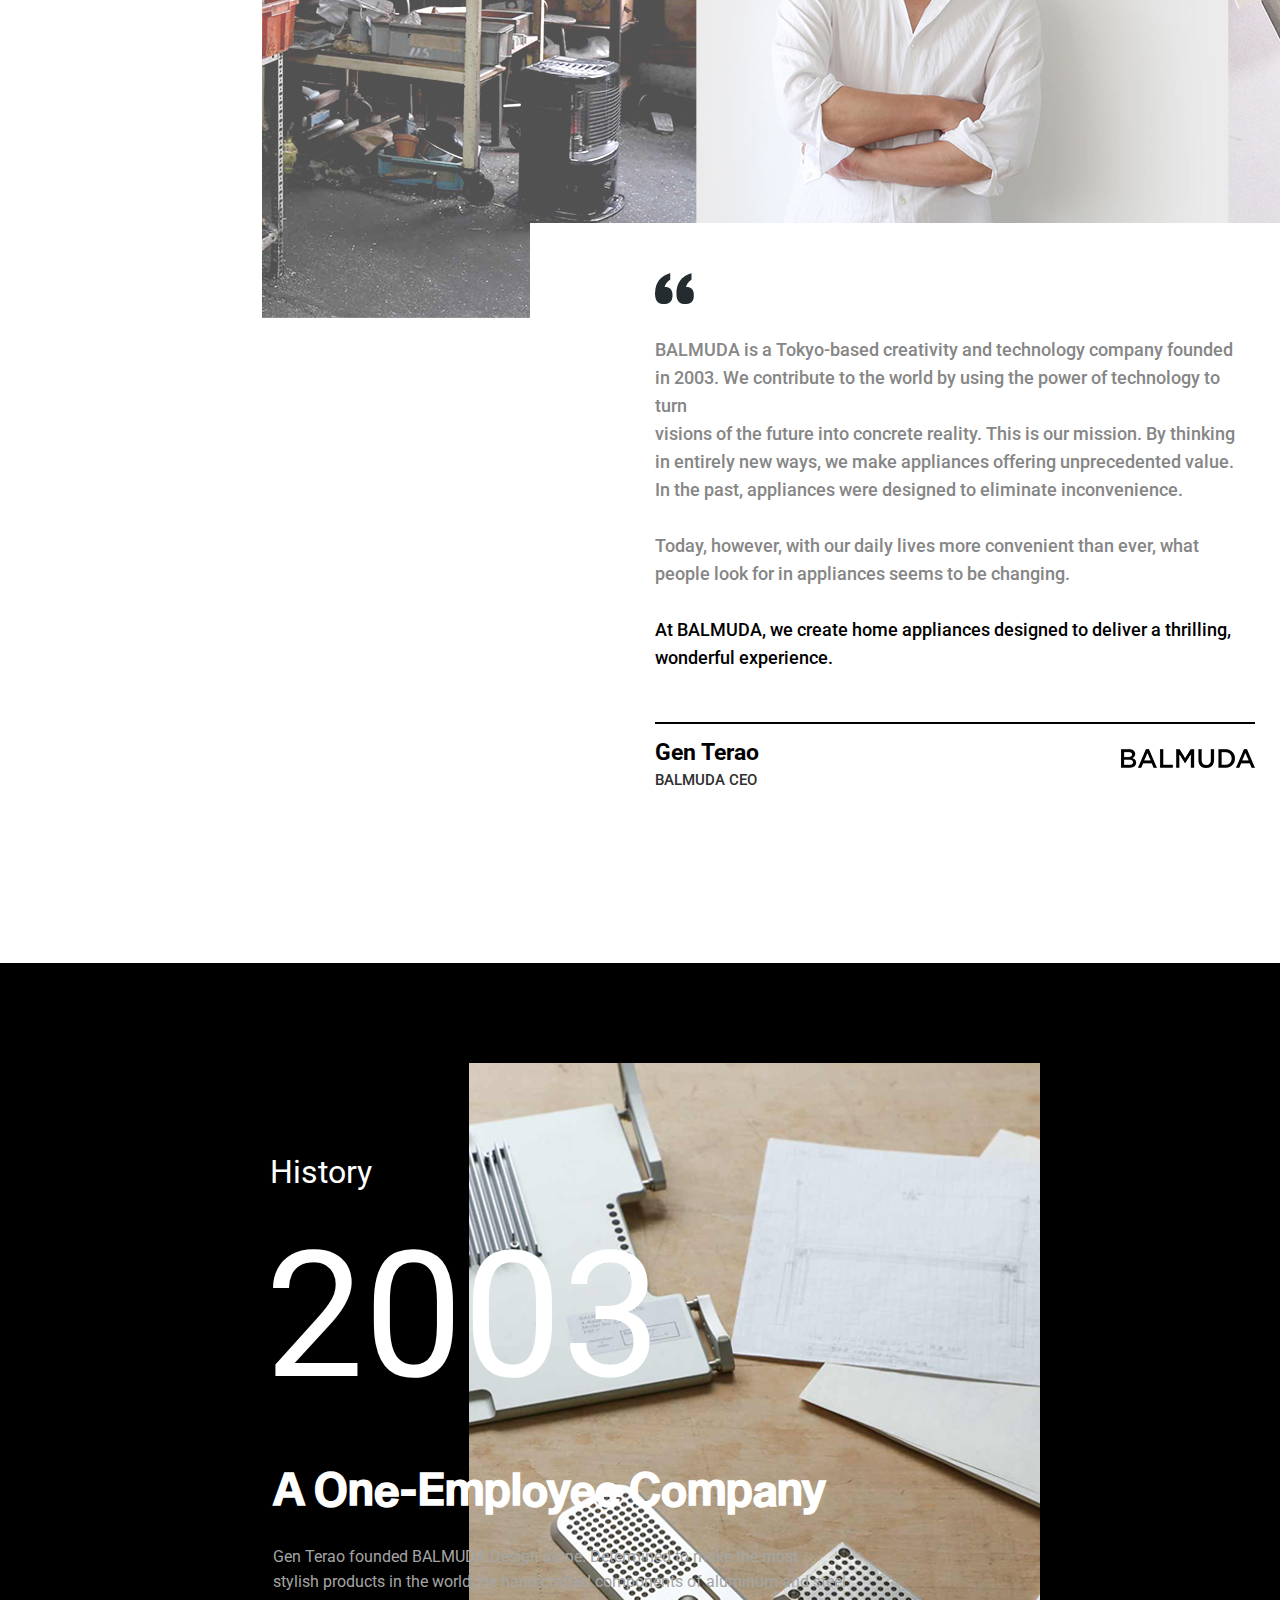
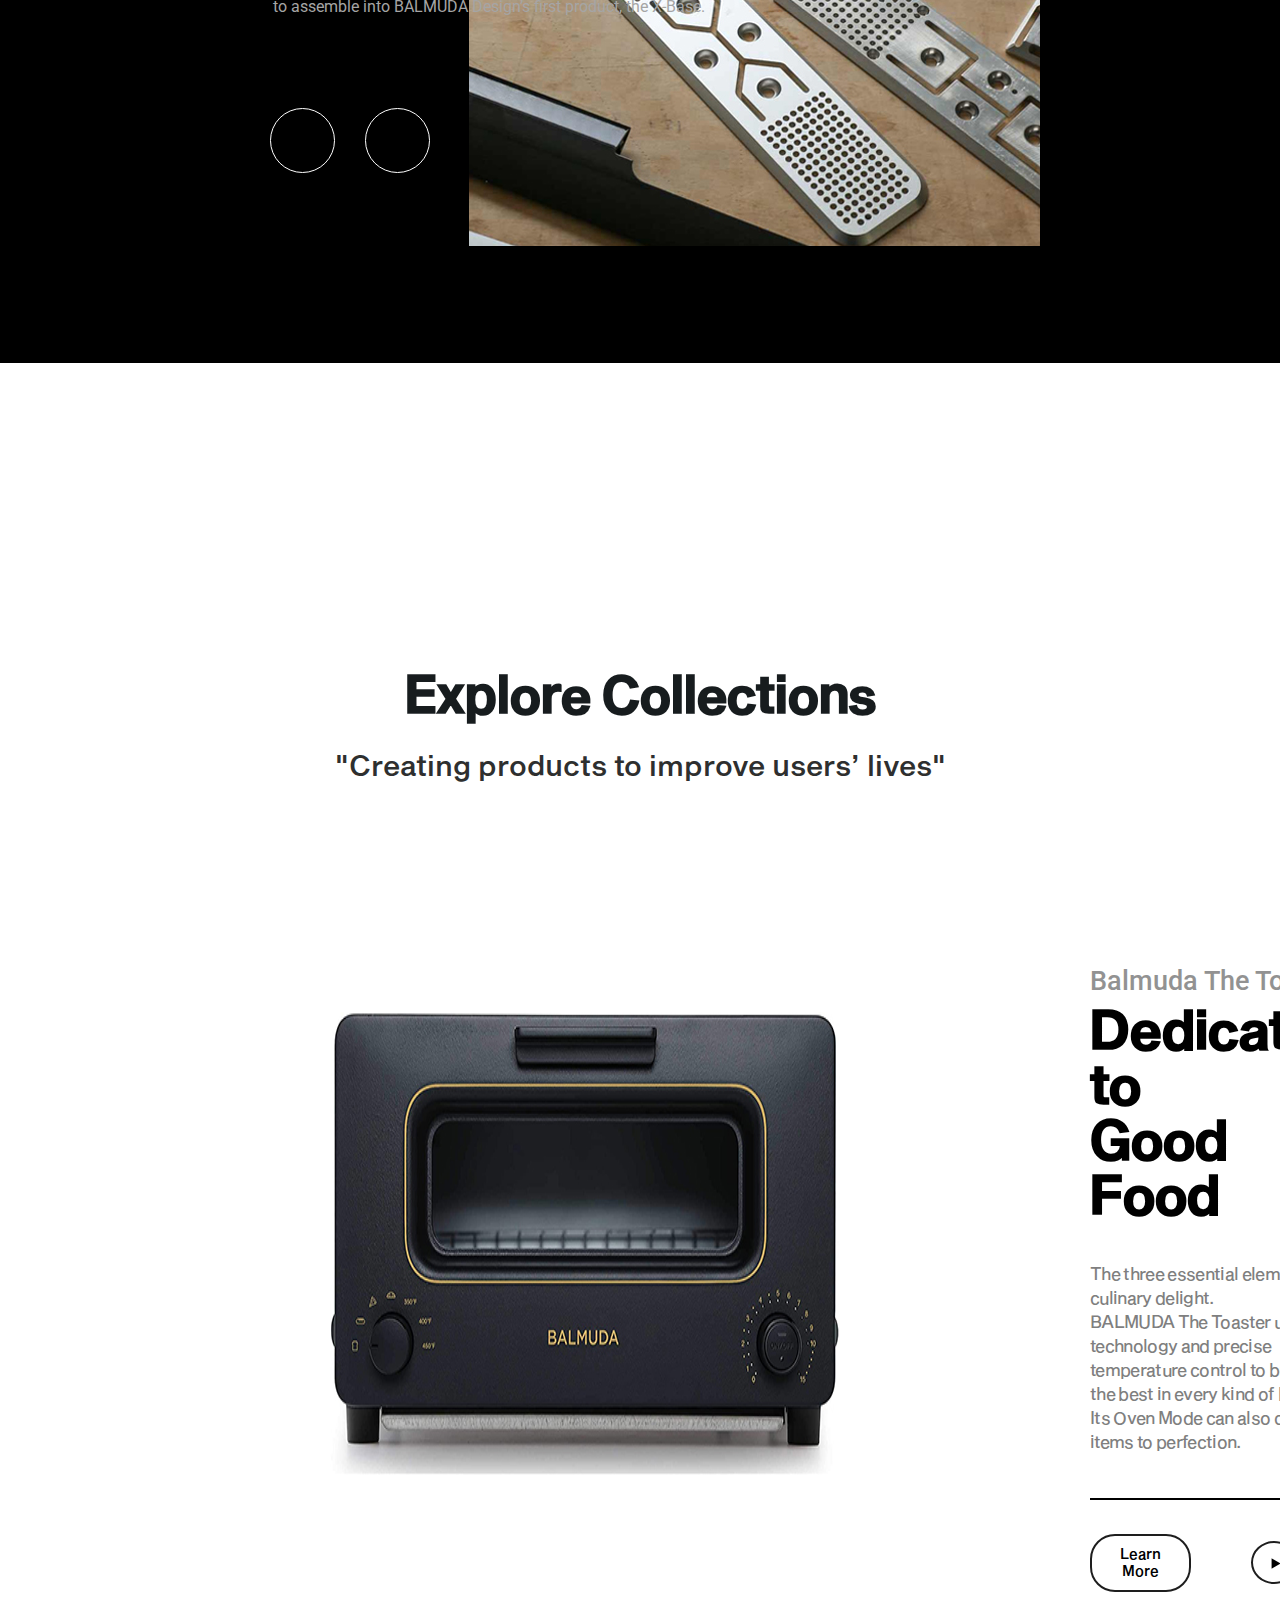
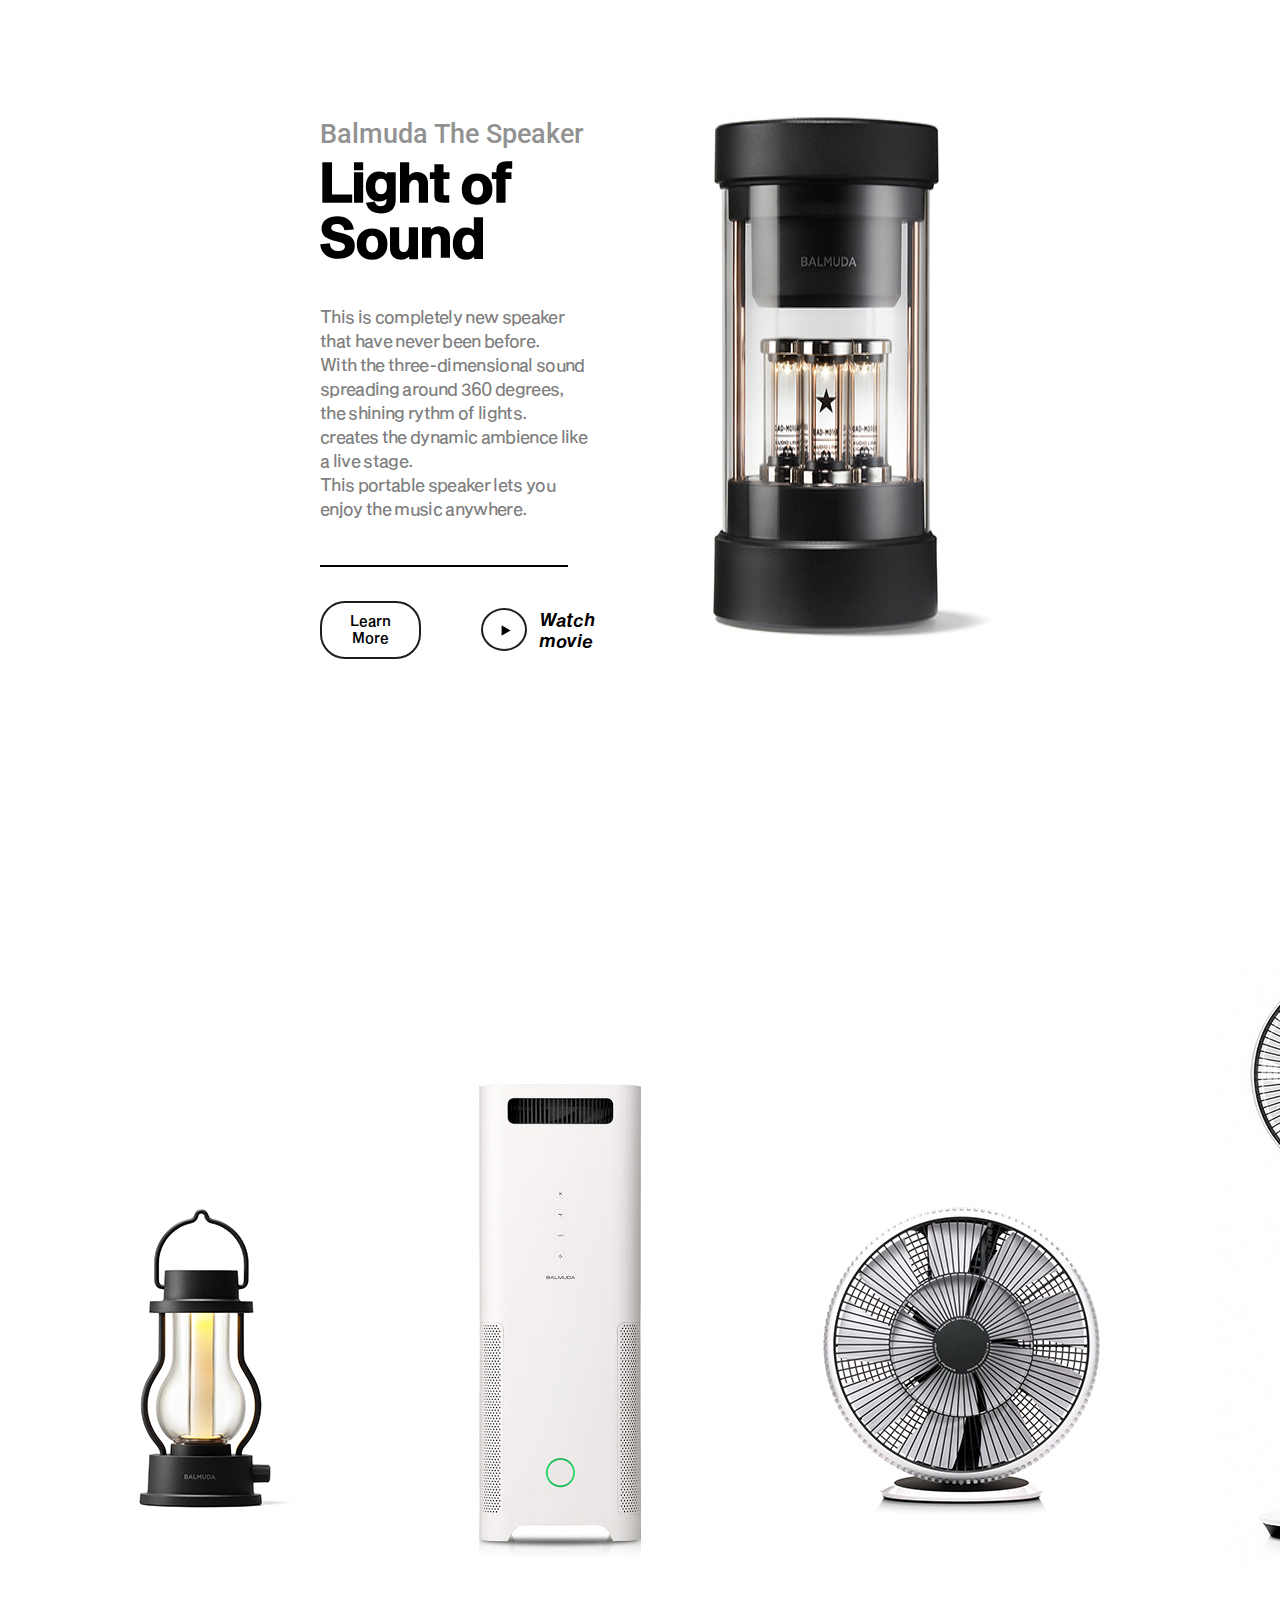
==== commit 0894fe4b: "0708 1317" ====
--- a/index.html
+++ b/index.html
@@ -81,7 +81,9 @@
         <img src="images/close_button.png" alt="닫기">
         <div class="tech01_popup_contents">
           <div class="tech_01_popup_model">
-            <img src="images/tech01_popup_white.png" alt="white">
+            <div class="popup_model">
+              <img src="images/tech01_popup_1.png" alt="white">
+            </div>
             <div class="popup_btn">
               <button><i class="fas fa-arrow-left"></i></button>
               <button><i class="fas fa-arrow-right"></i></button>
@@ -114,13 +116,38 @@
             A powerful filtration system with three high-performance <br>
             filters never let any harm in - from fine particles to viruses.
           </p>
-          <button type="button">Learn More</button>
+          <button type="button" id="tech02_btn">Learn More</button>
         </div>
         <div class="tech_model_inside">
           <img src="images/tech_model_inside.png"  alt="모델 이미지 내부">
         </div>
         <div class="tech_model">
           <img src="images/tech_model.png" id="model02" alt="모델 이미지">
+        </div>
+      </section>
+
+      <section id="tech02_popup">
+        <img src="images/close_button.png" alt="닫기">
+        <div class="tech02_popup_contents">
+          <img src="images/3step_filter.png" alt="3steps">
+          <div class="tech_02_popup_text">
+            <h5>STEP 1</h5>
+            <h2>Activated Carbon Filter</h2>
+            <p>Activated carbon filter <strong>with 6 surface area</strong> on the soccer
+              field quickly removes pet odors, tobacco odors,
+              and other unwanted odors.</p>
+            <hr>
+            <h5>STEP 2</h5>
+            <h2>True-HEPA Filter</h2>
+            <p>Through the TrueHEPA filter that <strong>captures 99.97%</strong> of
+              particulate particles while allowing air to circulate
+              throughout the room.</p>
+            <hr>
+            <h5>STEP 3</h5>
+            <h2>Pre-Filter</h2>
+            <p>Pre-filter filters big particles like dusts in primary filtration,
+              and prevents bacteria by anti-bacterial effects</p>
+          </div>
         </div>
       </section>
 
@@ -147,7 +174,25 @@
             air to circulate through the room and the whole area,<br>
             purifying the air of 7,000 liters per minute.
           </p>
-          <button type="button">Learn More</button>
+          <button type="button" id="tech03_btn">Learn More</button>
+        </div>
+      </section>
+
+      <section id="tech03_popup">
+        <img src="images/close_button.png" alt="닫기">
+        <div class="tech03_popup_contents">
+          <img src="images/power.png" alt="3steps">
+          <div class="tech_03_popup_text">
+            <h5>Jet Engine fan</h5>
+            <h2>Purify 7,000 liters Per minute.</h2>
+            <p>BALMUDA The Pure has a rectifier wing on top of <br>
+              the air pumping fan. Traditionally <span>used in aircraft jet engines,</span> <br>
+              this technology has been redesigned to be hydrodynamic <br>
+              for BALMUDA The Pure.
+            </p>
+            <hr>
+            <h3>This allows for more air to circulate <br> quietly and quietly.</h3>
+          </div>
         </div>
       </section>
 
@@ -188,7 +233,7 @@
         </div>
       </section>
 
-      <video src="images/video15s.mp4" poster="images/video_thumbnail1.jpg" loop muted id="video01" >
+      <video src="images/video/video15s.mp4" poster="images/video_thumbnail1.jpg" loop muted id="video01" >
       </video>
 
       <section id="jet_button">
@@ -281,14 +326,14 @@
         </div>
       </section>
 
-      <section id="collection">
+      <section id="toaster">
         <div class="semi_title">
           <h2>Explore Collections</h2>
           <p>"Creating products to improve users’ lives"</p>
         </div>
         <div class="toaster">
           <img src="images/toaster.jpg" alt="토스터">
-          <div class="collection_text">
+          <div class="toaster_text">
             <h1><span>Balmuda The Toaster</span><br>Dedication to<br> Good Food</h1>
             <p>
               The three essential elements of culinary delight.<br>
@@ -298,32 +343,74 @@
             </p>
             <hr>
             <div>
-              <button type="button">Learn More</button>
-              <button><i class="fas fa-caret-right"></i></button>
+              <button class="toaster_btn_learnmore">Learn More</button>
+              <button class="toaster_btn_play"><img src="images/play.png" alt="play"></button>
               <p>Watch movie</p>
             </div>
           </div>
         </div>
+      </section>
+
+      <section id="toaster_popup">
+        <img src="images/close_button.png" alt="닫기">
+        <div class="toaster_popup_contents">
+          <div class="toaster_popup_model">
+            <div class="toaster_model">
+              <img src="images/popup_toaster.png" alt="토스터">
+            </div>
+            <div class="toaster_popup_btn">
+              <button><i class="fas fa-arrow-left"></i></button>
+              <button><i class="fas fa-arrow-right"></i></button>
+            </div>
+          </div>
+          <div class="toaster_popup_text">
+            <h1><span>Flavor, Aroma and Texture</span><br>Balmuda The Toaster</h1>
+            <p>
+              The three essential elements of culinary delight. <br>
+              BALMUDA The Toaster uses steam technology and precise <br>
+              temperature control to bring out the best in every kind of bread. <br>
+              Its Oven Mode can also cook other items to perfection. <br> <br>
+              <span>Read More</span>
+            </p>
+            <hr>
+            <h3>Select Color</h3>
+            <div>
+              <img src="images/button_black.png" alt="black_btn">
+              <img src="images/button_gray.png" alt="gray_btn">
+              <img src="images/button_white.png" alt="white_btn">
+            </div>
+          </div>
+        </div>
+      </section>
+
+      <section id="toaster_video">
+        <img src="images/close_button.png" alt="닫기">
+        <video src="images/video/toaster_video.mp4" poster="images/toaster_thumbnail.jpg" autoplay muted controls></video>
+      </section>
+
+      <section id="speaker">
         <div class="speaker">
-          <div class="collection_text">
+          <div class="speaker_text">
             <h1><span>Balmuda The Speaker</span><br>Light of Sound</h1>
             <p>
               This is completely new speaker that have never been before. <br>
-              With the three-dimensional sound spreading around 360 de- <br>
-              grees, the shining rythm of lights. <br>
+              With the three-dimensional sound spreading around 360 degrees,<br>
+              the shining rythm of lights. <br>
               creates the dynamic ambience like a live stage. <br>
               This portable speaker lets you enjoy the music anywhere.
             </p>
             <hr>
             <div>
               <button type="button">Learn More</button>
-              <button><i class="fas fa-caret-right"></i></button>
+              <button><img src="images/play.png" alt="play"></button>
               <p>Watch movie</p>
             </div>
           </div>
           <img src="images/speaker.jpg" alt="스피커">
         </div>
       </section>
+
+
 
       <section id="others">
         <div>
@@ -349,7 +436,7 @@
       </section>
 
       <section id="footer">
-        <video src="images/footer_video1.mp4" autoplay muted loop></video>
+        <video src="images/video/footer_video1.mp4" autoplay muted loop></video>
         <div class="recruit">
           <img src="images/recruit.jpg" alt="recruit">
           <div class="recruit_img">
--- a/css/balmuda.css
+++ b/css/balmuda.css
@@ -246,7 +246,7 @@
   color: white;
 }
 
-/* NOTE: tech01_poup */
+/* NOTE: tech01_popup */
 
 #tech01_popup {
   background-color: rgba(0,0,0,0.8);
@@ -280,20 +280,20 @@
 }
 .tech_01_popup_model {
   flex: 1;
-  margin: 17
-  px 50px 0 55px;
-}
-.tech_01_popup_model img {
+  margin: 17px 50px 0 55px;
+}
+.popup_model img {
   display: block;
-  margin: 0 auto;
-}
-.tech_01_popup_model> div{
+  margin: 0 auto
+}
+.popup_btn {
   display: flex;
   width: 110px;
   justify-content: space-between;
   margin: 0 auto;
-}
-.tech_01_popup_model> div> button {
+
+}
+.popup_btn> button {
   width: 42px;
   height: 42px;
   background: transparent;
@@ -304,7 +304,7 @@
   cursor: pointer;
   transition: 0.2s;
 }
-.tech_01_popup_model> div> button:hover  {
+.popup_btn> button:hover  {
   background: black;
   border: 1px solid #black;
   color: white;
@@ -386,6 +386,68 @@
   z-index: 2;
 }
 
+/* NOTE: tech02_popup */
+
+#tech02_popup {
+  background-color: rgba(0,0,0,0.8);
+  position: fixed;
+  width: 100%;
+  height: 100vh;
+  top:0;
+  left: 0;
+  z-index: 5;
+  display: none;
+}
+#tech02_popup> img {
+  position: fixed;
+  width: 33px;
+  height: 33px;
+  top: 55px;
+  right: 60px;
+  z-index: 6;
+  cursor: pointer;
+}
+.tech02_popup_contents {
+  display: flex;
+  justify-content: space-between;
+  background-color: white;
+  width: 1180px;
+  height: 770px;
+  margin: auto;
+  margin-top: 100px;
+  padding: 50px 80px 50px 100px;
+}
+.tech_02_popup_text {
+  width: 410px;
+  height: 630px;
+  margin-top: 10px;
+}
+.tech_02_popup_text h5 {
+  font-family: 'Roboto', sans-serif;
+  font-weight: 400;
+  color: #a2a2a2;
+  font-size: 1.2rem;
+  margin-bottom: 5px;
+}
+.tech_02_popup_text h2 {
+  font-family: 'Sequel Sans Semi Bold Head', sans-serif;
+  font-size: 2rem;
+  margin-bottom: 30px;
+}
+.tech_02_popup_text p {
+  font-family: 'Roboto', sans-serif;
+  font-weight: 400;
+  font-size: 1rem;
+  color: #959595;
+  line-height: 25px;
+  margin-bottom: 30px;
+}
+.tech_02_popup_text> hr {
+  border: none;
+  background-color: #dfdfdf;
+  height: 2px;
+  margin-bottom: 40px;
+}
 
 /* NOTE: Tech 3 section */
 
@@ -458,6 +520,84 @@
   left: calc(100% - 56%);
 }
 
+/* NOTE: tech03_popup */
+
+#tech03_popup {
+  background-color: rgba(0,0,0,0.8);
+  position: fixed;
+  width: 100%;
+  height: 100vh;
+  top:0;
+  left: 0;
+  z-index: 5;
+  display: none;
+}
+#tech03_popup> img {
+  position: fixed;
+  width: 33px;
+  height: 33px;
+  top: 55px;
+  right: 60px;
+  z-index: 6;
+  cursor: pointer;
+}
+.tech03_popup_contents {
+  display: flex;
+  justify-content: center;
+  align-items: center;
+  background-color: white;
+  width: 1180px;
+  height: 770px;
+  margin: auto;
+  margin-top: 100px;
+  padding: 80px 100px 80px 160px;
+}
+.tech03_popup_contents img {
+  margin-right: 150px;
+}
+.tech_03_popup_text {
+  width: 440px;
+  height: 370px;
+  margin-bottom: 10px;
+}
+.tech_03_popup_text h5 {
+  font-family: 'Roboto', sans-serif;
+  font-weight: 400;
+  color: #a2a2a2;
+  font-size: 1.5rem;
+  margin-bottom: 5px;
+}
+.tech_03_popup_text h2 {
+  font-family: 'Sequel Sans Semi Bold Head', sans-serif;
+  font-size: 2.7rem;
+  margin-bottom: 30px;
+}
+.tech_03_popup_text p {
+  font-family: 'Roboto', sans-serif;
+  font-weight: 300;
+  font-size: 1rem;
+  color: #959595;
+  line-height: 25px;
+  margin-bottom: 30px;
+}
+
+.tech_03_popup_text p span {
+  font-weight: 500;
+}
+
+.tech_03_popup_text> hr {
+  border: none;
+  background-color: #dfdfdf;
+  height: 2px;
+  margin-bottom: 30px;
+}
+.tech_03_popup_text h3 {
+  font-family: 'Roboto', sans-serif;
+  font-weight: 500;
+  font-size: 1.2rem;
+  color: #313131;
+  margin-bottom: 30px;
+}
 
 /* NOTE: detail section */
 
@@ -810,17 +950,18 @@
   color: black;
 }
 
-/* NOTE: Collection section*/
-
-#collection {
-  position: relative;
-  width: 100%;
-  height: 1900px;
-  padding: 290px 320px;
+/* NOTE: toaster*/
+
+#toaster {
+position: relative;
+width: 100%;
+margin-top: 300px;
+padding: 0 320px;
 }
 
 .toaster  {
   display: flex;
+  margin: 0 auto;
   margin-bottom: 90px;
 }
 .toaster> img {
@@ -828,23 +969,23 @@
   margin-right: 240px;
   padding: 80px 10px 120px 10px;
 }
-.collection_text {
+.toaster_text {
   padding: 10px 0;
 }
-.collection_text h1  {
+.toaster_text h1  {
   font-family: 'Sequel Sans Semi Bold Head', sans-serif;
   font-size: 3.35rem;
   line-height: 55px;
   margin-bottom: 40px;
 }
-.collection_text h1 span {
+.toaster_text h1 span {
   font-family: 'Roboto', sans-serif;
   font-weight: 500;
   font-size: 1.7rem;
   line-height: 40px;
   color: #929292;
 }
-.collection_text> p {
+.toaster_text> p {
   font-family: 'Sequel Sans Roman Body', sans-serif;
   font-size: 1.08rem;
   line-height: 24px;
@@ -852,7 +993,7 @@
   color: #7f7f7f;
   margin-bottom: 45px;
 }
-.collection_text hr {
+.toaster_text hr {
   width: 90%;
   border: 0;
   height: 2px;
@@ -860,12 +1001,12 @@
   margin-bottom: 40px;
 }
 
-.collection_text> div {
+.toaster_text> div {
   display: flex;
   height: 45px;
   align-items: center;
 }
-.collection_text button:first-of-type {
+.toaster_text button:first-of-type {
   padding: 9px 28px 11px 28px;
   background: transparent;
   border: 2px solid #1e1e1e;
@@ -876,7 +1017,7 @@
   transition: 0.3s;
   margin-right: 60px;
 }
-.collection_text button:last-of-type  {
+.toaster_text button:last-of-type  {
   padding: 9px 14px 8px 18px;
   font-size: 1.2rem;
   background: transparent;
@@ -886,25 +1027,219 @@
   margin-right: 12px;
   transition: 0.3s;
 }
-.collection_text> div> p  {
+.toaster_text> div> p  {
   font-family: 'Sequel Sans Semi Bold Obl Body', sans-serif;
   font-size: 1.1rem;
   color: black;
 }
 
-.collection_text button:hover  {
+.toaster_text button:hover  {
   background: #1e1e1e;
   border: 2px solid #1e1e1e;
   color: white;
 }
 
 
+
+/* NOTE: toaster_popup */
+
+#toaster_popup {
+  background-color: rgba(0,0,0,0.8);
+  position: fixed;
+  width: 100%;
+  height: 100vh;
+  top:0;
+  left:0;
+  display: none;
+}
+#toaster_popup> img {
+  position: fixed;
+  width: 33px;
+  height: 33px;
+  top: 55px;
+  right: 60px;
+  z-index: 6;
+  cursor: pointer;
+}
+.toaster_popup_contents {
+  background-color: white;
+  width: 1400px;
+  height: 776px;
+  margin: 0 auto;
+  margin-top: 80px;
+  padding: 150px 90px;
+  display: flex;
+  justify-content: space-between;
+}
+.toaster_popup_btn {
+  width: 120px;
+  height: 42px;
+  display: flex;
+  justify-content: space-between;
+  margin: auto;
+}
+.toaster_popup_btn> button  {
+  width: 42px;
+  height: 42px;
+  background: transparent;
+  border: 1px solid #7f7f7f;
+  color: #7f7f7f;
+  border-radius: 50%;
+  cursor: pointer;
+  transition: 0.2s;
+}
+.toaster_popup_btn> button:hover  {
+  background: black;
+  border: 1px solid #black;
+  color: white;
+}
+.toaster_popup_text> h1 {
+  font-family: 'Sequel Sans Semi Bold Head', sans-serif;
+  font-size: 2.5rem;
+  margin-bottom: 30px;
+}
+.toaster_popup_text> h1> span {
+  font-family: 'Roboto', sans-serif;
+  font-weight: 400;
+  color: #a2a2a2;
+  font-size: 1.5rem;
+}
+.toaster_popup_text> p {
+  font-family: 'Roboto', sans-serif;
+  font-weight: 400;
+  font-size: 1rem;
+  color: #959595;
+  line-height: 25px;
+  margin-bottom: 30px;
+}
+.toaster_popup_text> p> span {
+  color: #707070;
+  font-weight: 800px;
+  text-decoration: underline;
+  cursor: default;
+}
+.toaster_popup_text> hr {
+  border: none;
+  background-color: #dfdfdf;
+  height: 2px;
+  margin-bottom: 40px;
+}
+.toaster_popup_text h3  {
+  font-family: 'Sequel Sans Roman Body', sans-serif;
+  margin-bottom: 20px;
+}
+.toaster_popup_text> div {
+  cursor: pointer;
+}
+
+/* NOTE: toaster_video */
+
+#toaster_video  {
+  position: fixed;
+  background-color: rgba(0,0,0,0.8);
+  width: 100%;
+  height: 100vh;
+  top:0;
+  left:0;
+  z-index: 6;
+  display: none;
+}
+#toaster_video> img {
+  position: fixed;
+  right: 30px;
+  top: 30px;
+  cursor: pointer;
+  z-index: 5;
+}
+#toaster_video> video {
+  width: 100%;
+  height: 100%;
+}
+
+
+/* NOTE: speaker */
+
+#speaker {
+  margin-bottom: 300px;
+  padding: 0 320px;
+}
 .speaker  {
   display: flex;
-  justify-content: space-between;
-  padding: 0 65px;
-  margin-bottom: 500px;
-}
+  justify-content: space-around;
+}
+.speaker> img {
+  max-height: 100%;
+}
+.speaker_text {
+  padding: 10px 0;
+}
+.speaker_text h1  {
+  font-family: 'Sequel Sans Semi Bold Head', sans-serif;
+  font-size: 3.35rem;
+  line-height: 55px;
+  margin-bottom: 40px;
+}
+.speaker_text h1 span {
+  font-family: 'Roboto', sans-serif;
+  font-weight: 500;
+  font-size: 1.7rem;
+  line-height: 40px;
+  color: #929292;
+}
+.speaker_text> p {
+  font-family: 'Sequel Sans Roman Body', sans-serif;
+  font-size: 1.08rem;
+  line-height: 24px;
+  letter-spacing: -0.5pt;
+  color: #7f7f7f;
+  margin-bottom: 45px;
+}
+.speaker_text hr {
+  width: 90%;
+  border: 0;
+  height: 2px;
+  background-color: black;
+  margin-bottom: 40px;
+}
+
+.speaker_text> div {
+  display: flex;
+  height: 45px;
+  align-items: center;
+}
+.speaker_text button:first-of-type {
+  padding: 9px 28px 11px 28px;
+  background: transparent;
+  border: 2px solid #1e1e1e;
+  border-radius: 25px;
+  font-family: 'Sequel Sans Medium Body', sans-serif;
+  font-size: 0.9rem;
+  cursor: pointer;
+  transition: 0.3s;
+  margin-right: 60px;
+}
+.speaker_text button:last-of-type  {
+  padding: 9px 14px 8px 18px;
+  font-size: 1.2rem;
+  background: transparent;
+  border: 2px solid #1e1e1e;
+  border-radius: 50%;
+  cursor: pointer;
+  margin-right: 12px;
+  transition: 0.3s;
+}
+.speaker_text> div> p  {
+  font-family: 'Sequel Sans Semi Bold Obl Body', sans-serif;
+  font-size: 1.1rem;
+  color: black;
+}
+
+.speaker_text button:hover  {
+  background: #1e1e1e;
+  border: 2px solid #1e1e1e;
+  color: white;
+}
+
 
 
 /* NOTE: others */
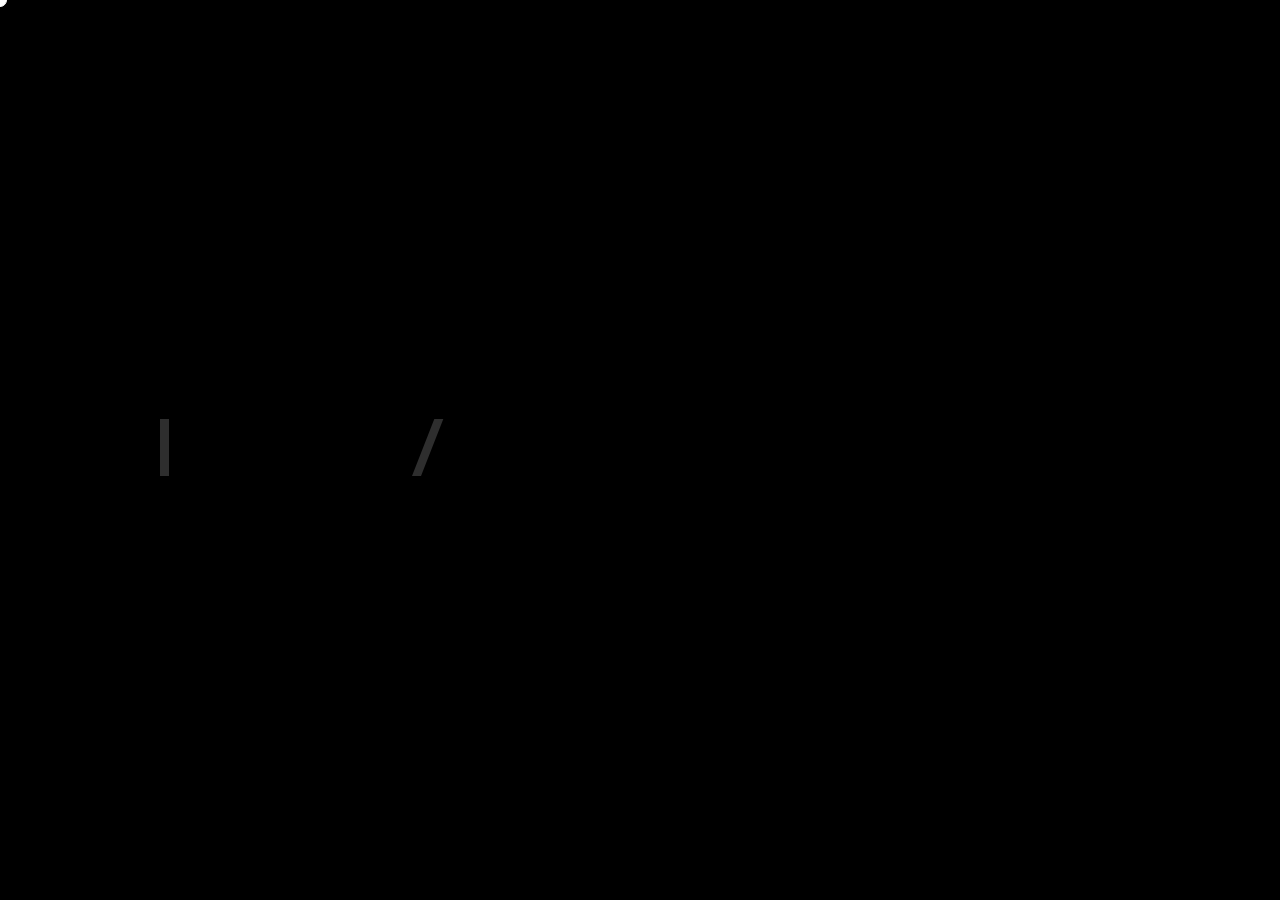
==== commit 0d7df714: "0807 _ balmuda" ====
--- a/index.html
+++ b/index.html
@@ -1,476 +1,601 @@
 <!DOCTYPE html>
-<html lang="en" dir="ltr">
-  <head>
-    <meta charset="utf-8">
-    <title>BALMUDA</title>
-    <script src="js/jquery-1.12.3.js"></script>
-    <script src="js/balmuda.js"></script>
-    <link href="https://fonts.googleapis.com/css2?family=Heebo:wght@400;500;600;700;800;900&family=Roboto:ital,wght@0,100;0,300;0,400;0,500;0,700;0,900;1,100;1,300;1,400;1,500;1,700;1,900&display=swap" rel="stylesheet">
-    <link href="https://fonts.googleapis.com/css2?family=Poppins:ital,wght@0,100;0,200;0,300;0,400;0,500;0,600;0,700;0,800;0,900;1,100;1,200;1,300;1,400;1,500;1,600;1,700;1,800;1,900&display=swap" rel="stylesheet">
-    <link rel="stylesheet" href="https://use.fontawesome.com/releases/v5.15.3/css/all.css" integrity="sha384-SZXxX4whJ79/gErwcOYf+zWLeJdY/qpuqC4cAa9rOGUstPomtqpuNWT9wdPEn2fk" crossorigin="anonymous">
-    <link rel="stylesheet" href="css/balmuda.css">
-  </head>
-  <body>
-    <div id="layout">
-
-      <div id = "scrolltop"><p>0</p></div>
-
-      <div id="menu">
-        <button type="button"><img src="images/close_button.png" alt="닫기"></button>
-        <ul id="main_menu">
-          <li><a href="#">Technology</a></li>
-          <li><a href="#">Design</a></li>
-          <li><a href="#">About Us</a></li>
-          <li><a href="#">History</a></li>
-          <li><a href="#">Collection</a></li>
-          <li><a href="#">Recruit</a></li>
-        </ul>
-        <ul id="sub_menu">
-          <li>Online Shop</li>
-          <li>Contact</li>
-          <li>Shipping</li>
-          <li>FAQ</li>
-        </ul>
-        <img src="images/sns_icon.png" alt="sns">
-      </div>
-
-      <section id="main_page">
-        <nav>
-          <a href="#"><img src="images/main_logo.png" alt="메인로고"></a>
-          <a href="#" id="menu_button"><img src="images/menu_button.png" alt="메뉴버튼"> </a>
-        </nav>
-
-        <div id="main_text">
-          <h5>Creating wonderful experiences</h5>
-          <h1>Finally. Pure.</h1>
-          <p>What people demand today is, in a word, experiences.<br>
-            At BALMUDA, we create home appliances designed<br>
-            to deliver a wonderful experience.</p>
-          <h6><i class="fas fa-shopping-bag"></i><span>Available in South Korea</span></h6>
-        </div>
-        <div id="gotoStore">
-          <a href="http://www.balmuda.co.kr/shop/main/index.php" target="_blank"><img src="images/gotoStore.png" alt="스토어로 가기"></a>
-        </div>
-      </section>
-
-      <section id="tech_01">
-        <div class="bg_text">
-          <img src="images/tech01_bgtext.png" id="bg_text" alt="bgtext">
-          <img src="images/tech01_bgtext.png" alt="bgtext">
-        </div>
-        <div class="tech_text">
-          <h1><span>Simple, Quiet</span><br>and SMART</h1>
-          <p>
-            Balmuda The Pure comes in a white color scheme <br>
-            that will fit into almost any work environment. <br>
-            The controls are very minimal and the unit has a tall, <br>
-            sleek design. Balmuda The Pure boasts a TrueHEPA<br>
-            filter that is very effective at catching air particles,<br>
-            removing 99.9% of PM2.5 matter within 30 minutes.
-          </p>
-          <hr>
-          <h3>Balmuda The Pure Air Purifier</h3>
-          <button type="button" id="tech01_btn">Discover</button>
-        </div>
-        <div class="tech_model">
-          <img src="images/tech_model.png" id="model01" alt="모델 이미지">
-        </div>
-      </section>
-
-      <section id="tech01_popup">
-        <img src="images/close_button.png" alt="닫기">
-        <div class="tech01_popup_contents">
-          <div class="tech_01_popup_model">
-            <div class="popup_model">
-              <img src="images/tech01_popup_1.png" alt="white">
-            </div>
-            <div class="popup_btn">
-              <button><i class="fas fa-arrow-left"></i></button>
-              <button><i class="fas fa-arrow-right"></i></button>
-            </div>
-          </div>
-          <div class="tech_01_popup_text">
-            <h1><span>Product Information</span><br>Balmuda The Pure</h1>
-            <p>
-              Model Number : A01A-WH <br>
-              Size : 260 x 260 x 700 (mm) <br>
-              Weight : 7.4kg<br>
-              Power : AC 100-240V 50/60Hz<br>
-              Power Consumption : 2~72W<br>
-              Filter Type : HEPA
-            </p>
-            <hr>
-            <h3>Select Color</h3>
-            <div class="">
-              <img src="images/button_black.png" alt="black_btn">
-              <img src="images/button_white.png" alt="white_btn">
-            </div>
-          </div>
-        </div>
-      </section>
-
-      <section id="tech_02">
-        <div class="tech_text">
-          <h1><span>3-Step Filtration</span><br>That never miss <br> its targets.</h1>
-          <p>
-            A powerful filtration system with three high-performance <br>
-            filters never let any harm in - from fine particles to viruses.
-          </p>
-          <button type="button" id="tech02_btn">Learn More</button>
-        </div>
-        <div class="tech_model_inside">
-          <img src="images/tech_model_inside.png"  alt="모델 이미지 내부">
-        </div>
-        <div class="tech_model">
-          <img src="images/tech_model.png" id="model02" alt="모델 이미지">
-        </div>
-      </section>
-
-      <section id="tech02_popup">
-        <img src="images/close_button.png" alt="닫기">
-        <div class="tech02_popup_contents">
-          <img src="images/3step_filter.png" alt="3steps">
-          <div class="tech_02_popup_text">
-            <h5>STEP 1</h5>
-            <h2>Activated Carbon Filter</h2>
-            <p>Activated carbon filter <strong>with 6 surface area</strong> on the soccer
-              field quickly removes pet odors, tobacco odors,
-              and other unwanted odors.</p>
-            <hr>
-            <h5>STEP 2</h5>
-            <h2>True-HEPA Filter</h2>
-            <p>Through the TrueHEPA filter that <strong>captures 99.97%</strong> of
-              particulate particles while allowing air to circulate
-              throughout the room.</p>
-            <hr>
-            <h5>STEP 3</h5>
-            <h2>Pre-Filter</h2>
-            <p>Pre-filter filters big particles like dusts in primary filtration,
-              and prevents bacteria by anti-bacterial effects</p>
-          </div>
-        </div>
-      </section>
-
-      <section id="tech_03">
-        <div class="tech_gallery">
-          <img src="images/tech_03_img_01.jpg" id="scene" alt="탑뷰이미지">
-          <img src="images/tech_03_img_02.jpg" alt="프로펠러이미지">
-          <img src="images/tech_03_img_03.jpg" alt="작동영상">
-        </div>
-        <div class="tech_gallery_btn">
-          <button><i class="fas fa-arrow-left"></i></button>
-          <button><i class="fas fa-arrow-right"></i></button>
-        </div>
-        <div class="tech_model">
-          <img src="images/tech_model.png" id="model03"  alt="모델 이미지">
-        </div>
-        <div class="tech_text">
-          <h1><span>Push & Pull</span><br>For cleaning <br> and pulling air </h1>
-          <p>
-            BALMUDA The Pure draws purified air straight <br>
-            upwards while still allowing you to breathe large <br>
-            amounts of air from the opening located <br>
-            under the body.This push-and-pull design idea allows <br>
-            air to circulate through the room and the whole area,<br>
-            purifying the air of 7,000 liters per minute.
-          </p>
-          <button type="button" id="tech03_btn">Learn More</button>
-        </div>
-      </section>
-
-      <section id="tech03_popup">
-        <img src="images/close_button.png" alt="닫기">
-        <div class="tech03_popup_contents">
-          <img src="images/power.png" alt="3steps">
-          <div class="tech_03_popup_text">
-            <h5>Jet Engine fan</h5>
-            <h2>Purify 7,000 liters Per minute.</h2>
-            <p>BALMUDA The Pure has a rectifier wing on top of <br>
-              the air pumping fan. Traditionally <span>used in aircraft jet engines,</span> <br>
-              this technology has been redesigned to be hydrodynamic <br>
-              for BALMUDA The Pure.
-            </p>
-            <hr>
-            <h3>This allows for more air to circulate <br> quietly and quietly.</h3>
-          </div>
-        </div>
-      </section>
-
-      <section id="detail">
-
-        <img src="images/balmuda_model_big.png" id="model_big" alt="모델 큰사이즈">
-        <div class="detail_gallery">
-          <div id="group1">
-            <img src="images/detail01.jpg" alt="1번">
-            <img src="images/detail02.jpg" alt="2번">
-          </div>
-          <div id="group2">
-            <img src="images/detail03.jpg" alt="3번">
-            <img src="images/detail04.jpg" alt="4번">
-          </div>
-        </div>
-
-        <p>FOR ANY ENVIRONMENT</p>
-
-        <div class="detail_gallery">
-          <div id="group3">
-            <img src="images/detail05.jpg" alt="5번">
-            <img src="images/detail06.jpg" alt="6번">
-          </div>
-          <div id="group4">
-            <img src="images/detail07.jpg" alt="7번">
-            <img src="images/detail08.jpg" alt="8번">
-          </div>
-        </div>
-
-      </section>
-
-      <section id="award">
-        <h1>Don’t just take our word for it</h1>
-        <p>Balmuda has won the world’s biggest design awards including Red Dot AWARD and iF DESIGN AWARD</p>
+<html lang="en">
+<head>
+    <meta charset="UTF-8">
+    <title>Title</title>
+    <link rel="stylesheet" href="css/plugin/reset.css">
+    <link rel="stylesheet" href="css/plugin/common.css">
+    <link rel="stylesheet" href="css/plugin/swiper.css">
+    <link rel="stylesheet" href="css/plugin/slick.css">
+    <link rel="stylesheet" href="css/style.css">
+
+    <link href="https://fonts.googleapis.com/css2?family=Roboto:wght@100;300;400;500&display=swap" rel="stylesheet">
+
+    <script src="js/plugin/jquery-1.8.1.min.js"></script>
+    <script src="js/plugin/slick.min.js"></script>
+    <script src="js/plugin/swiper.js"></script>
+    <script src="js/plugin/easing.js"></script>
+
+
+
+</head>
+<body>
+
+<div id="intro">
+
+    <div class="visual">
+
+        <div class="txt frame01">
+            <div>
+                <div class="txt_line"><img src="images/intro/B-1.png" alt="B"></div>
+                <div class="intro_txt"><img src="images/intro/B.png" alt="B"></div>
+            </div>
+        </div>
+        <div class="txt frame02">
+            <div>
+                <div class="txt_line"><img src="images/intro/A-1.png" alt="A"></div>
+                <div class="intro_txt"><img src="images/intro/A.png" alt="A"></div>
+            </div>
+        </div>
+        <div class="txt frame03">
+            <div>
+                <div class="txt_line"><img src="images/intro/L-1.png" alt="L"></div>
+                <div class="intro_txt"><img src="images/intro/L.png" alt="L"></div>
+            </div>
+        </div>
+        <div class="txt frame04">
+            <div>
+                <div class="txt_line"><img src="images/intro/M-1.png" alt="M"></div>
+                <div class="intro_txt"><img src="images/intro/M.png" alt="M"></div>
+            </div>
+        </div>
+        <div class="txt frame05">
+            <div>
+                <div class="intro_txt"><img src="images/intro/U.png" alt="U"></div>
+            </div>
+        </div>
+        <div class="txt frame06">
+            <div>
+                <div class="txt_line"><img src="images/intro/D-1.png" alt="D"></div>
+                <div class="intro_txt"><img src="images/intro/D.png" alt="D"></div>
+            </div>
+        </div>
+        <div class="txt frame07">
+            <div>
+                <div class="txt_line"><img src="images/intro/A-1.png" alt="A"></div>
+                <div class="intro_txt"><img src="images/intro/A.png" alt="A"></div>
+            </div>
+        </div>
+
+    </div>
+
+</div>
+
+<!--<div class="posNum"></div>-->
+
+<button class="startPoint">
+    <div><img src="images/Section16/top_btn.png" alt="top"></div>
+</button>
+
+<div id="flag">
+    <div class="dot"></div>
+</div>
+<!--easeInOutBounce -->
+<!--ease_in_out_bounce-->
+<!--ease-in-out-bounce-->
+
+
+<section id="container">
+
+    <section id="section01">
+        <div class="Sec01_menu">
+            <div class="main_logo mouse_effect"><img src="images/Section01/Sec01_logo.png" alt="logo"></div>
+            <div class="main_menu_btn mouse_effect"><img src="images/Section01/Sec01_menu_btn.png" alt="menu"></div>
+        </div>
+        <div class="txt_container">
+            <div><img src="images/Section01/Sec01_txt01.png" alt="semi_title"></div>
+            <div><img src="images/Section01/Sec01_txt02.png" alt="title"></div>
+            <div><img src="images/Section01/Sec01_txt03.png" alt="desc"></div>
+            <div class="online_store mouse_effect">
+                <div><img src="images/Section01/Sec01_txt04.png" alt="link"></div>
+                <div class="online_store_line"><img src="images/Section01/Sec01_line.png" alt="line"></div>
+            </div>
+        </div>
+        <div class="GotoStore mouse_effect"><img src="images/Section01/Sec01_Store.png" alt="store"></div>
+    </section>
+
+
+    <section id="section02">
+
+        <div class="trigger-this-1">
+            <div class="fix-this-1">
+                <div class="Sec02_model"><img src="images/Section02/Sec02_model.png" alt="model"></div>
+            </div>
+        </div>
+
+        <div class="bigtext_frame">
+            <div class="page01_bigtext">
+                <div><img src="images/Section02/Sec02_Bigtext.png" alt="Bigtext"></div>
+                <div><img src="images/Section02/Sec02_Bigtext.png" alt="Bigtext"></div>
+            </div>
+        </div>
+
+
+        <div class="page page01">
+
+            <div class="txt_container">
+                <div><img src="images/Section02/Sec02_title.png" alt="title"></div>
+                <div><img src="images/Section02/Sec02_text.png" alt="text"></div>
+                <div><img src="images/Section02/Sec02_textline.png" alt="textline"></div>
+                <div><img src="images/Section02/Sec02_desc.png" alt="desc"></div>
+                <div class="pop01_discover mouse_effect"><p>Discover</p></div>
+            </div>
+
+        </div>
+
+        <div class="page page02">
+            <div class="trigger-this-2">
+                <div class="fix-this-2">
+                    <div class="page02_tech">
+                        <div><img src="images/Section03/Sec03_tech.png" alt="tech"></div>
+                    </div>
+                    <div class="txt_container">
+                        <div><img src="images/Section03/Sec03_title.png" alt="title"></div>
+                        <div><img src="images/Section03/Sec03_text.png" alt="title"></div>
+                        <div class="pop02_learnmore mouse_effect"><p>Learnmore</p></div>
+                    </div>
+                </div>
+            </div>
+        </div>
+
+        <div class="page page03">
+
+            <div class="trigger-this-3">
+                <div class="fix-this-3">
+                    <div class="selBox">
+                        <div class="SelectBox">
+
+                            <div class="page03_btn_frame mouse_effect">
+                                <div class="page03_btn left mouse_effect">
+                                    <div>
+                                        <div><img src="images/Section04/Sec04_leftbtn.png" alt="left_btn"></div>
+                                        <div><img src="images/Section04/Sec04_leftbtn.png" alt="left_btn"></div>
+                                    </div>
+                                </div>
+                            </div>
+
+                            <!-- 크기 위치 갯수 스크립트 -->
+                            <div id="fan_slider">
+                                <div><img src="images/Section04/Sec04_img01.jpg" alt="images"></div>
+                                <div><img src="images/Section04/Sec04_img02.jpg" alt="images"></div>
+                                <div class="selbox_video"><video src="images/videos/page03.mp4" muted autoplay loop></video></div>
+                            </div>
+
+                            <div class="page03_btn_frame mouse_effect">
+                                <div class="page03_btn right">
+                                    <div>
+                                        <div><img src="images/Section04/Sec04_rightbtn.png" alt="right_btn"></div>
+                                        <div><img src="images/Section04/Sec04_rightbtn.png" alt="right_btn"></div>
+                                    </div>
+                                </div>
+                            </div>
+
+                        </div>
+                    </div>
+                    <div class="txt_container">
+                        <div><img src="images/Section04/Sec04_title.png" alt="title"></div>
+                        <div><img src="images/Section04/Sec04_text.png" alt="title"></div>
+                        <div class="pop03_learnmore mouse_effect"><p>Learnmore</p></div>
+                    </div>
+                </div>
+            </div>
+        </div>
+
+        <div class="page page04">
+
+            <div class="trigger-this-4">
+                <div class="fix-this-4">
+                    <div class="bg_text"><img src="images/Section05/Sec05_Back_text.png" alt="back_text"></div>
+                    <div class="detail_img">
+                        <div class="obj-1"><img src="images/Section05/Sec05_img01.jpg" alt="1"></div>
+                        <div class="obj-2"><img src="images/Section05/Sec05_img02.jpg" alt="2"></div>
+                        <div class="obj-3"><img src="images/Section05/Sec05_img03.jpg" alt="3"></div>
+                        <div class="obj-4"><img src="images/Section05/Sec05_img04.jpg" alt="4"></div>
+                        <div class="obj-5"><img src="images/Section05/Sec05_img05.jpg" alt="5"></div>
+                        <div class="obj-6"><img src="images/Section05/Sec05_img06.jpg" alt="6"></div>
+                        <div class="obj-7"><img src="images/Section05/Sec05_img07.jpg" alt="7"></div>
+                        <div class="obj-8"><img src="images/Section05/Sec05_img08.jpg" alt="8"></div>
+                    </div>
+                </div>
+            </div>
+        </div>
+    </section>
+
+
+    <section id="section06">
+        <div class="Sec06_txt_container">
+            <div><img src="images/Section06/Sec06_title.png" alt="title"></div>
+            <div><img src="images/Section06/Sec06_desc.png" alt="title"></div>
+        </div>
+        <div class="awards">
+            <div><img src="images/Section06/Sec06_Gooddesign.png" alt="Gooddesign"></div>
+            <div><img src="images/Section06/Sec06_Reddot.png" alt="Reddot"></div>
+            <div><img src="images/Section06/Sec06_Ifawards.png" alt="Ifawards"></div>
+        </div>
+    </section>
+
+    <section id="section07">
+        <video id="video01" src="images/videos/video15s.mp4" poster="images/Section07/Sec07_poster.jpg" autoplay muted
+               loop></video>
+    </section>
+
+    <section id="section08">
+        <div class="Sec08_txt_container">
+            <div><img src="images/Section08/Sec08_jet_btn.png" alt="jet_btn"></div>
+            <div><img src="images/Section08/Sec08_text.png" alt="text"></div>
+        </div>
+    </section>
+
+    <section id="section09">
+
+        <div class="trigger-this-9">
+            <div class="fix-this-9">
+
+                <div class="jet_btn"><img src="images/Section09/Sec09_jet_btn.png" alt="jet/btn"></div>
+                <div class="Sec09_txt_container">
+                    <div class="on"><img src="images/Section09/Sec09_Scene_desc01.png" alt="desc1"></div>
+                    <div><img src="images/Section09/Sec09_Scene_desc02.png" alt="desc2"></div>
+                    <div><img src="images/Section09/Sec09_Scene_desc03.png" alt="desc3"></div>
+                </div>
+
+                <div class="scene">
+                    <div class="on"><img src="images/Section09/Sec09_Scene01.jpg" alt="scene1"></div>
+                    <div><img src="images/Section09/Sec09_Scene02.jpg" alt="scene2"></div>
+                    <div><img src="images/Section09/Sec09_Scene03.jpg" alt="scene3"></div>
+                </div>
+
+
+            </div>
+        </div>
+
+
+    </section>
+
+    <section id="section10">
+        <div class="aboutus_title">
+            <div><img src="images/Section10/Sec10_aboutus.png" alt="title"></div>
+            <div><img src="images/Section10/Sec10_semititle.png" alt="title"></div>
+        </div>
+        <div class="aboutus_img_container">
+            <div><img src="images/Section10/Sec10_about01.jpg" alt="aboutus1"></div>
+            <div><img src="images/Section10/Sec10_about02.jpg" alt="aboutus2"></div>
+            <div><img src="images/Section10/Sec10_about03.jpg" alt="aboutus3"></div>
+        </div>
+        <div class="Sec10_txt_container">
+            <div>
+                <div><img src="images/Section10/Sec10_text01.png" alt="text1"></div>
+                <div><img src="images/Section10/Sec10_text02.png" alt="text2"></div>
+                <div><img src="images/Section10/Sec10_textline.png" alt="textline"></div>
+                <div>
+                    <div><img src="images/Section10/Sec10_ceo.png" alt="ceo"></div>
+                    <div><img src="images/Section10/Sec10_logo.png" alt="logo"></div>
+                </div>
+            </div>
+        </div>
+    </section>
+
+    <section id="section11">
+        <div class="history"><img src="images/Section11/Sec11_semititle.png" alt="history"></div>
+        <div class="swiper_btn">
+            <div class="Sec11_btn_prev">
+                <div class="Sec11_btn mouse_effect"><img src="images/Section11/Sec11_leftbtn.png" alt="left_btn"></div>
+            </div>
+            <div class="Sec11_btn_next">
+                <div class="Sec11_btn mouse_effect"><img src="images/Section11/Sec11_rightbtn.png" alt="right_btn"></div>
+            </div>
+        </div>
+        <!-- 크기 위치 갯수 스크립트 -->
+        <!-- slick ,swiper -->
+
+
+        <div class="swiper-container">
+            <div class="swiper-wrapper">
+
+                <div class="swiper-slide">
+                    <div class="Sec11_txt_container">
+                        <div class="year"><img src="images/Section11/Sec11_title_2003.png" alt="2003"></div>
+                        <div><img src="images/Section11/Sec11_text01.png" alt="desc1" data-swiper-parallax-x="-600"
+                                  data-swiper-parallax-duration="700"></div>
+                        <div><img src="images/Section11/Sec11_text02.png" alt="desc2" data-swiper-parallax-x="-1000"
+                                  data-swiper-parallax-duration="700"></div>
+                    </div>
+                    <div class="Sec11_img01"><img src="images/Section11/Sec11_history_img01.jpg" alt="img01"
+                                                  data-swiper-parallax-x="600" data-swiper-parallax-opacity="0"
+                                                  data-swiper-parallax-scale="0.5"></div>
+                </div>
+
+
+                <div class="swiper-slide">
+                    <div class="Sec11_txt_container">
+                        <div class="year"><img src="images/Section11/Sec11_title_2008.png" alt="2003"></div>
+                        <div><img src="images/Section11/Sec11_text01_2.png" alt="desc1" data-swiper-parallax-x="-600"
+                                  data-swiper-parallax-duration="700"></div>
+                        <div><img src="images/Section11/Sec11_text02_2.png" alt="desc2" data-swiper-parallax-x="-1000"
+                                  data-swiper-parallax-duration="700"></div>
+                    </div>
+                    <div class="Sec11_img01"><img src="images/Section11/Sec11_history_img02.jpg" alt="img01"
+                                                  data-swiper-parallax-x="600" data-swiper-parallax-opacity="0"
+                                                  data-swiper-parallax-scale="0.5"></div>
+                </div>
+
+                <div class="swiper-slide">
+                    <div class="Sec11_txt_container">
+                        <div class="year"><img src="images/Section11/Sec11_title_2010.png" alt="2003"></div>
+                        <div><img src="images/Section11/Sec11_text01_3.png" alt="desc1" data-swiper-parallax-x="-600"
+                                  data-swiper-parallax-duration="700"></div>
+                        <div><img src="images/Section11/Sec11_text02_3.png" alt="desc2" data-swiper-parallax-x="-1000"
+                                  data-swiper-parallax-duration="700"></div>
+                    </div>
+                    <div class="Sec11_img01"><img src="images/Section11/Sec11_history_img03.jpg" alt="img01"
+                                                  data-swiper-parallax-x="600" data-swiper-parallax-opacity="0"
+                                                  data-swiper-parallax-scale="0.5"></div>
+                </div>
+
+                <div class="swiper-slide">
+                    <div class="Sec11_txt_container">
+                        <div class="year"><img src="images/Section11/Sec11_title_2013.png" alt="2013"></div>
+                        <div><img src="images/Section11/Sec11_text01_4.png" alt="desc1" data-swiper-parallax-x="-600"
+                                  data-swiper-parallax-duration="700"></div>
+                        <div><img src="images/Section11/Sec11_text02_4.png" alt="desc2" data-swiper-parallax-x="-1000"
+                                  data-swiper-parallax-duration="700"></div>
+                    </div>
+                    <div class="Sec11_img01"><img src="images/Section11/Sec11_history_img04-1.png" alt="img01"
+                                                  data-swiper-parallax-x="600" data-swiper-parallax-opacity="0"
+                                                  data-swiper-parallax-scale="0.5"></div>
+                </div>
+
+                <div class="swiper-slide last">
+                    <div class="Sec11_txt_container">
+                        <div class="year"><img src="images/Section11/Sec11_title_2015.png" alt="2013"></div>
+                        <div><img src="images/Section11/Sec11_text01_5.png" alt="desc1" data-swiper-parallax-x="-600"
+                                  data-swiper-parallax-duration="700"></div>
+                        <div><img src="images/Section11/Sec11_text02_5.png" alt="desc2" data-swiper-parallax-x="-1000"
+                                  data-swiper-parallax-duration="700"></div>
+                    </div>
+                    <div class="Sec11_img01"><img src="images/Section11/Sec11_history_img05.jpg" alt="img01"
+                                                  data-swiper-parallax-x="600" data-swiper-parallax-opacity="0"
+                                                  data-swiper-parallax-scale="0.5"></div>
+                </div>
+
+
+            </div>
+        </div>
+
+
+    </section>
+
+    <section id="section12">
+        <div class="Sec12_title">
+            <div><img src="images/Section12/Sec12_title.png" alt="title"></div>
+            <div><img src="images/Section12/Sec12_semititle.png" alt="semititle"></div>
+        </div>
+        <div class="toaster">
+            <div><img src="images/Section12/Sec12_toaster_model.png" alt="toaster"></div>
+            <div class="Sec12_toaster_txt_container">
+                <div><img src="images/Section12/Sec12_toaster_text01.png" alt="txt1"></div>
+                <div><img src="images/Section12/Sec12_toaster_text02.png" alt="txt2"></div>
+                <div><img src="images/Section12/Sec12_toaster_text03.png" alt="txt3"></div>
+                <div><img src="images/Section12/Sec12_Speaker_textline.png" alt="line"></div>
+                <div class="toaster_btn">
+                    <div class="pop04_learnmore mouse_effect"><p>Learnmore</p></div>
+                    <div><img src="images/Section12/Sec12_Speaker_watchmovie.png" alt="watchmovie"></div>
+                </div>
+            </div>
+        </div>
+        <div class="speaker">
+            <div class="Sec12_speaker_txt_container">
+                <div><img src="images/Section12/Sec12_Speaker_text01.png" alt="txt1"></div>
+                <div><img src="images/Section12/Sec12_Speaker_text02.png" alt="txt2"></div>
+                <div><img src="images/Section12/Sec12_Speaker_text03.png" alt="txt3"></div>
+                <div><img src="images/Section12/Sec12_Speaker_textline.png" alt="line"></div>
+                <div class="toaster_btn">
+                    <div class="pop05_learnmore mouse_effect"><p>Learnmore</p></div>
+                    <div><img src="images/Section12/Sec12_Speaker_watchmovie.png" alt="watchmovie"></div>
+                </div>
+            </div>
+            <div><img src="images/Section12/Sec12_Speaker_model.png" alt="speaker"></div>
+        </div>
+
+    </section>
+
+    <section id="section13">
+        <div class="others">
+            <div class="lantern">
+                <div class="others_img"><img src="images/Section13/Sec13_img01.png" alt="lantern_img"></div>
+                <div><img src="images/Section13/Sec13_text01.png" alt="lantern_text"></div>
+            </div>
+            <div class="air_engine">
+                <div class="others_img"><img src="images/Section13/Sec13_img02.png" alt="air_engine_img"></div>
+                <div><img src="images/Section13/Sec13_text02.png" alt="air_engine_text"></div>
+            </div>
+            <div class="green_fan_c2">
+                <div class="others_img"><img src="images/Section13/Sec13_img03.png" alt="green_fan_c2_img"></div>
+                <div><img src="images/Section13/Sec13_text03.png" alt="green_fan_c2_text"></div>
+            </div>
+            <div class="green_fan_s">
+                <div class="others_img"><img src="images/Section13/Sec13_img04.png" alt="green_fan_s_img"></div>
+                <div><img src="images/Section13/Sec13_text04.png" alt="green_fan_s_text"></div>
+            </div>
+            <div class="the_pot">
+                <div class="others_img"><img src="images/Section13/Sec13_img05.png" alt="the_pot_img"></div>
+                <div><img class="the_pot_text" src="images/Section13/Sec13_text05.png" alt="the_pot_text"></div>
+            </div>
+        </div>
+    </section>
+
+    <section id="section14">
+        <video src="images/videos/footer_video1.mp4" poster="images/Section14/Sec14_video.jpg" autoplay muted
+               loop></video>
+    </section>
+
+    <section id="section15">
+        <div class="Sec15_txt_container">
+            <div><img src="images/Section15/Sec15_Recruit_text.png" alt="recruit_txt"></div>
+            <div class="recruit_btn"><p>Check out our job openings</p></div>
+        </div>
+        <div class="Recruit_img"><img src="images/Section15/Sec15_Recruit.jpg" alt="recruit_img"></div>
+    </section>
+
+
+    <section id="section16">
+        <div class="Sec16_title"><img src="images/Section16/Sec16_footer_title.png" alt="title"></div>
+        <div class="Sec16_bigtext">
+            <div><img src="images/Section16/Sec16_Bigtext.png" alt="bg_text"></div>
+            <div><img src="images/Section16/Sec16_Bigtext.png" alt="bg_text"></div>
+        </div>
+        <div class="footer_text">
+            <div class="Sec16_left">
+                <div><img src="images/Section16/Sec16_footer_text01.png" alt="1"></div>
+                <div><img src="images/Section16/Sec16_footer_text02.png" alt="2"></div>
+                <div><img src="images/Section16/Sec16_footer_text03.png" alt="3"></div>
+                <div><img src="images/Section16/Sec16_footer_text04.png" alt="4"></div>
+                <div><img src="images/Section16/Sec16_footer_text05.png" alt="5"></div>
+                <div><img src="images/Section16/Sec16_footer_text06.png" alt="6"></div>
+            </div>
+            <div class="Sec16_right">
+                <div><img src="images/Section16/Sec16_footer_text09.png" alt="7"></div>
+            </div>
+        </div>
+    </section>
+
+
+</section>
+
+<div class="menu">
+    <div class="pop00">
+        <div class="close_btn mouse_effect"><img src="images/popup_01/popup_close.png" alt="close"></div>
+        <div class="pop00_bg">
+            <div class="main_menu mouse_effect">
+                <div><img src="images/popup_00/Technology.png" alt="tech"></div>
+                <div><img src="images/popup_00/Design.png" alt="design"></div>
+                <div><img src="images/popup_00/Aboutus.png" alt="aboutus"></div>
+                <div><img src="images/popup_00/history.png" alt="history"></div>
+                <div><img src="images/popup_00/collection.png" alt="collection"></div>
+                <div><img src="images/popup_00/recruit.png" alt="recruit"></div>
+            </div>
+            <div class="sub_menu">
+                <div><img src="images/popup_00/onlineshop.png" alt="tech"></div>
+                <div><img src="images/popup_00/contact.png" alt="contact"></div>
+                <div><img src="images/popup_00/shipping.png" alt="shipping"></div>
+                <div><img src="images/popup_00/FAQ.png" alt="FAQ"></div>
+            </div>
+            <div class="sns_icon"><img src="images/popup_00/sns_icon.png" alt="sns"></div>
+        </div>
+    </div>
+</div>
+<div class="pop pop01">
+    <div class="close_btn mouse_effect"><img src="images/popup_01/popup_close.png" alt="close"></div>
+    <div class="pop01_bg">
         <div>
-          <img src="images/awards.png" alt="수상목록">
-        </div>
-      </section>
-
-      <video src="images/video/video15s.mp4" poster="images/video_thumbnail1.jpg" loop muted id="video01" >
-      </video>
-
-      <section id="jet_button">
-        <div class="jet_button_text">
-          <img src="images/jetbutton_icon.png" alt="제트버튼 아이콘">
-          <p>For your best cleaning experience, try Zet-clean mode. <br>
-            Zet-clean mode helps fast air-purifying performance by inhaling <br>
-            tiny particles in the air emitted from the cleaner.</p>
-        </div>
-      </section>
-
-      <section id="scene">
-        <img src="images/jetbutton_active.png" id="jetbutton_active" alt="활성 제트버튼">
-        <div class="scene">
-          <img src="images/scene03.jpg" alt="scene03">
-          <div class="scene01_text">
-            3. Effectively filters pollen from the air
-          </div>
-        </div>
-        <div class="scene">
-          <img src="images/scene02.jpg" alt="scene02">
-          <div class="scene01_text">
-            2. Quickly removes odors from kitchen
-          </div>
-        </div>
-        <div class="scene">
-          <img src="images/scene01.jpg" alt="scene01">
-          <div class="scene01_text">
-            1. More efficiently with a vacuum cleaner.
-          </div>
-        </div>
-      </section>
-
-      <section id="aboutUs">
-        <div class="semi_title">
-          <h2>About Us</h2>
-          <p>"Creating wonderful experiences"</p>
-        </div>
-        <img src="images/aboutUs.jpg" alt="aboutUs">
-        <div class="aboutUs_text">
-          <img src="images/quote.png" alt="quote">
-          <p>
-            BALMUDA is a Tokyo-based creativity and technology company founded<br>
-            in 2003. We contribute to the world by using the power of technology to turn<br>
-            visions of the future into concrete reality. This is our mission. By thinking<br>
-            in entirely new ways, we make appliances offering unprecedented value.<br>
-            In the past, appliances were designed to eliminate inconvenience. <br><br>
-
-            Today, however, with our daily lives more convenient than ever, what people look for in appliances seems to be changing.<br><br>
-
-            <span>At BALMUDA, we create home appliances designed to deliver a thrilling, wonderful experience.</span>
-          </p>
-          <hr>
-          <div>
-            <div>
-              <h3>Gen Terao</h3>
-              <p>BALMUDA CEO</p>
-            </div>
-            <h1><img src="images/aboutUs_logo.png" alt="작은로고"></h1>
-          </div>
-        </div>
-      </section>
-
-      <section id="history">
-        <h2>History</h2>
-        <div class="history_years">
-          <div>2003</div>
-          <div>2004</div>
-        </div>
-        <div class="history_text">
-          <div class="history_text_layout">
-            <h2>A One-Employee Company</h2>
-            <p>Gen Terao founded BALMUDA Design alone. Determined to make the most <br>
-              stylish products in the world, He hand-crafted components of aluminum and steel <br>
-              to assemble into BALMUDA Design’s first product, the X-Base. </p>
-          </div>
-          <div class="history_text_layout">
-            <h2>A One-Employee Company</h2>
-            <p>Gen Terao founded BALMUDA Design alone. Determined to make the most <br>
-              stylish products in the world, He hand-crafted components of aluminum and steel <br>
-              to assemble into BALMUDA Design’s first product, the X-Base. </p>
-          </div>
-        </div>
-        <div class="history_img">
-          <img src="images/history01.jpg" alt="history01">
-        </div>
-        <div class="history_btn">
-          <button><i class="fas fa-arrow-left"></i></button>
-          <button><i class="fas fa-arrow-right"></i></button>
-        </div>
-      </section>
-
-      <section id="toaster">
-        <div class="semi_title">
-          <h2>Explore Collections</h2>
-          <p>"Creating products to improve users’ lives"</p>
-        </div>
-        <div class="toaster">
-          <img src="images/toaster.jpg" alt="토스터">
-          <div class="toaster_text">
-            <h1><span>Balmuda The Toaster</span><br>Dedication to<br> Good Food</h1>
-            <p>
-              The three essential elements of culinary delight.<br>
-              BALMUDA The Toaster uses steam technology and precise<br>
-              temperature control to bring out the best in every kind of bread.<br>
-              Its Oven Mode can also cook other items to perfection.
-            </p>
-            <hr>
-            <div>
-              <button class="toaster_btn_learnmore">Learn More</button>
-              <button class="toaster_btn_play"><img src="images/play.png" alt="play"></button>
-              <p>Watch movie</p>
-            </div>
-          </div>
-        </div>
-      </section>
-
-      <section id="toaster_popup">
-        <img src="images/close_button.png" alt="닫기">
-        <div class="toaster_popup_contents">
-          <div class="toaster_popup_model">
-            <div class="toaster_model">
-              <img src="images/popup_toaster.png" alt="토스터">
-            </div>
-            <div class="toaster_popup_btn">
-              <button><i class="fas fa-arrow-left"></i></button>
-              <button><i class="fas fa-arrow-right"></i></button>
-            </div>
-          </div>
-          <div class="toaster_popup_text">
-            <h1><span>Flavor, Aroma and Texture</span><br>Balmuda The Toaster</h1>
-            <p>
-              The three essential elements of culinary delight. <br>
-              BALMUDA The Toaster uses steam technology and precise <br>
-              temperature control to bring out the best in every kind of bread. <br>
-              Its Oven Mode can also cook other items to perfection. <br> <br>
-              <span>Read More</span>
-            </p>
-            <hr>
-            <h3>Select Color</h3>
-            <div>
-              <img src="images/button_black.png" alt="black_btn">
-              <img src="images/button_gray.png" alt="gray_btn">
-              <img src="images/button_white.png" alt="white_btn">
-            </div>
-          </div>
-        </div>
-      </section>
-
-      <section id="toaster_video">
-        <img src="images/close_button.png" alt="닫기">
-        <video src="images/video/toaster_video.mp4" poster="images/toaster_thumbnail.jpg" autoplay muted controls></video>
-      </section>
-
-      <section id="speaker">
-        <div class="speaker">
-          <div class="speaker_text">
-            <h1><span>Balmuda The Speaker</span><br>Light of Sound</h1>
-            <p>
-              This is completely new speaker that have never been before. <br>
-              With the three-dimensional sound spreading around 360 degrees,<br>
-              the shining rythm of lights. <br>
-              creates the dynamic ambience like a live stage. <br>
-              This portable speaker lets you enjoy the music anywhere.
-            </p>
-            <hr>
-            <div>
-              <button type="button">Learn More</button>
-              <button><img src="images/play.png" alt="play"></button>
-              <p>Watch movie</p>
-            </div>
-          </div>
-          <img src="images/speaker.jpg" alt="스피커">
-        </div>
-      </section>
-
-
-
-      <section id="others">
+            <div class="popup01_left">
+                <div id="pop01_slider">
+                    <div><img src="images/popup_01/popup_01_model01.png" alt="model"></div>
+                    <div><img src="images/popup_01/popup_01_model02.png" alt="model"></div>
+                </div>
+                <div class="popup01_btn mouse_effect">
+                    <div class="pop01_btn_left"><img src="images/popup_01/pop01_btn_left.png" alt="left"></div>
+                    <div class="pop01_btn_right"><img src="images/popup_01/pop01_btn_right.png" alt="right"></div>
+                </div>
+            </div>
+            <div class="popup01_right">
+                <div><img src="images/popup_01/popup_01_title.png" alt="title"></div>
+                <div><img src="images/popup_01/popup_01_desc.png" alt="desc"></div>
+                <div><img src="images/popup_01/popup_01_line.png" alt="line"></div>
+                <div><img src="images/popup_01/popup_01_select.png" alt="line"></div>
+                <div class="popup01_color">
+                    <div><img src="images/popup_01/popup_01_btn1.png" alt="white"></div>
+                    <div><img src="images/popup_01/popup_01_btn2.png" alt="gray"></div>
+                </div>
+            </div>
+        </div>
+    </div>
+</div>
+
+<div class="pop pop02">
+    <div class="close_btn mouse_effect"><img src="images/popup_01/popup_close.png" alt="close"></div>
+    <div class="pop02_bg">
         <div>
-          <img src="images/others01.jpg" alt="others01">
-          <p>The Lantern</p>
-        </div>
+            <div class="popup02_left"><img src="images/popup_02/popup_02_model.png" alt="img"></div>
+            <div class="popup02_right">
+                <div><img src="images/popup_02/popup_02_text01.png" alt="1"></div>
+                <div><img src="images/popup_02/popup_02_text02.png" alt="2"></div>
+                <div><img src="images/popup_02/popup_02_text03.png" alt="3"></div>
+            </div>
+        </div>
+    </div>
+</div>
+
+<div class="pop pop03">
+    <div class="close_btn mouse_effect"><img src="images/popup_01/popup_close.png" alt="close"></div>
+    <div class="pop03_bg">
         <div>
-          <img src="images/others02.jpg" alt="others02">
-          <p>Air Engine &nbsp;</p>
-        </div>
+            <div class="pop03_img"><img src="images/popup_03/popup_03_model.png" alt="model"></div>
+            <div class="pop03_txt"><img src="images/popup_03/popup_03_text.png" alt="text"></div>
+        </div>
+    </div>
+</div>
+
+<div class="pop pop04">
+    <div class="close_btn mouse_effect"><img src="images/popup_01/popup_close.png" alt="close"></div>
+    <div class="pop04_bg">
         <div>
-          <img src="images/others03.jpg" alt="others03">
-          <p>Green Fan C2 &nbsp;&nbsp;</p>
-        </div>
+            <div class="pop04_left">
+                <div id="pop04_slider">
+                    <div class="pop04_img"><img src="images/popup_04/popup_04_model01.png" alt="model"></div>
+                    <div class="pop04_img"><img src="images/popup_04/popup_04_model02.png" alt="model"></div>
+                    <div class="pop04_img"><img src="images/popup_04/popup_04_model03.png" alt="model"></div>
+                </div>
+                <div class="pop04_btn mouse_effect">
+                    <div class="pop04_btn_left"><img src="images/popup_01/pop01_btn_left.png" alt="left"></div>
+                    <div class="pop04_btn_right"><img src="images/popup_01/pop01_btn_right.png" alt="right"></div>
+                </div>
+            </div>
+            <div class="pop04_txt"><img src="images/popup_04/popup_04_text.png" alt="text"></div>
+        </div>
+    </div>
+</div>
+
+<div class="pop pop05">
+    <div class="close_btn mouse_effect"><img src="images/popup_01/popup_close.png" alt="close"></div>
+    <div class="pop05_bg">
         <div>
-          <img src="images/others04.jpg" alt="others04">
-          <p>&nbsp; Green Fan S</p>
-        </div>
-        <div>
-          <img src="images/others05.jpg" alt="others05">
-          <p>&nbsp; &nbsp; The Pot</p>
-        </div>
-      </section>
-
-      <section id="footer">
-        <video src="images/video/footer_video1.mp4" autoplay muted loop></video>
-        <div class="recruit">
-          <img src="images/recruit.jpg" alt="recruit">
-          <div class="recruit_img">
-            <p>Contribute to the world, <br>
-              by realizing the dreams made of <br>
-              creative ideas <br>
-              with the power of technology.</p>
-            <button type="button"> Check out our job openings </button>
-            <p>We create things designed to deliver <br>
-              wonderful experience. </p>
-          </div>
-        </div>
-        <div class="footer_bgtext">
-          <img src="images/footer_bgtext.png" id="bgText1" alt="bgtext">
-          <img src="images/footer_bgtext.png" alt="bgtext">
-        </div>
-      </section>
-
-      <footer>
-          <ul>
-            <li>Contact</li>
-            <li>Shipping</li>
-            <li>Returns</li>
-            <li>FAQ</li>
-            <li>Legal</li>
-            <li>Trade</li>
-          </ul>
-          <ul>
-            <li>© Balmuda 2021 &nbsp; All Rights Reserved.</li>
-            <li><a href="#">Back To Top</a></li>
-            <a href="#"><img src="images/footer_arrow.png" alt="gototop"></a>
-          </ul>
-      </footer>
-
+            <div class="pop05_left">
+                <div class="pop05_img"><img src="images/popup_05/popup_05_model.png" alt="model"></div>
+                <div class="pop05_btn  mouse_effect">
+                    <div class="pop04_btn_left"><img src="images/popup_01/pop01_btn_left.png" alt="left"></div>
+                    <div class="pop04_btn_right"><img src="images/popup_01/pop01_btn_right.png" alt="right"></div>
+                </div>
+            </div>
+            <div class="pop05_txt"><img src="images/popup_05/popup_05_txt.png" alt="text"></div>
+        </div>
     </div>
-  </body>
-</html>
+</div>
+
+<div class="pop pop06">
+
+</div>
+
+<div class="pop pop07">
+
+</div>
+
+
+<script src="js/plugin/gsap.js"></script>
+<script src="js/plugin/scrollTrigger.js"></script>
+<script src="js/scrollbar.js"></script>
+<script src="js/setting.js"></script>
+<script src="js/main.js"></script>
+
+
+</body>
+</html>--- a/css/plugin/common.css
+++ b/css/plugin/common.css
@@ -0,0 +1,44 @@
+
+html,
+body{
+    overflow: hidden;
+}
+#container {
+    width: 100vw;
+    height: 100vh;
+    position: relative;
+    z-index: 10;
+    /*overflow: hidden;*/
+    background: black;
+}
+
+
+.scroll-content > section{
+    width: 100vw;
+    height: 100vh;
+    position: relative;
+    overflow: hidden;
+}
+
+
+.scroll-content > section:nth-child(even){
+    background: red;
+}
+
+
+
+.posNum {
+    position: fixed;
+    left: 50%;
+    top: 50%;
+    width: 300px;
+    height: 50px;
+    margin: -25px 0 0 -150px;
+    background: rgba(0,0,0,0.6);
+    color: #fff;
+    font-size: 20px;
+    font-weight: bold;
+    text-align: center;
+    line-height: 50px;
+    z-index: 9999;
+}
--- a/css/style.css
+++ b/css/style.css
@@ -0,0 +1,1585 @@
+
+p {
+    font-family: 'Roboto', sans-serif;
+}
+
+.startPoint {
+    width: 50px;
+    height: 50px;
+    position: fixed;
+    right: 100px;
+    bottom: 100px;
+    z-index: 999999;
+    background: rgba(255,255,255,0.3);
+    border: 1px solid #212121;
+    border-radius: 50%;
+    display: flex;
+    justify-content: center;
+    align-items: center;
+    outline: none;
+    cursor: pointer;
+}
+
+
+#intro{
+    position: fixed;
+    left: 0;
+    top: 0;
+    width: 100vw;
+    height: 100vh;
+    z-index: 999999999;
+    background: black;
+    /*display: none;*/
+    /*transition: all 1s;*/
+}
+
+#intro.on{
+    background:transparent;
+}
+
+/*@media screen and (max-height: 900px) {*/
+
+/*    .visual{*/
+
+/*    }*/
+
+
+
+/*}*/
+
+
+.visual{
+    position: absolute;
+    width: 100vw;
+    height: 62px;
+    top: 50%;
+    left: 50%;
+    transform: translate(-50%, -50%);
+    display: flex;
+    justify-content: center;
+    padding: 0 30px;
+    box-sizing: border-box;
+    /*border: 1px solid red;*/
+}
+
+.visual .txt{
+    position: absolute;
+    top: 0;
+    left: 0;
+    opacity: 0;
+}
+
+.visual .txt:nth-child(1){left: 760px;}
+.visual .txt:nth-child(2){left: 812px;}
+.visual .txt:nth-child(3){left: 880px;}
+.visual .txt:nth-child(4){left: 932px;}
+.visual .txt:nth-child(5){left: 1004px;}
+.visual .txt:nth-child(6){left: 1066px;}
+.visual .txt:nth-child(7){left: 1124px;}
+
+.visual .txt:nth-child(1) > div{transform: translateX(-600px);}
+.visual .txt:nth-child(2) > div{transform: translateX(-400px);}
+.visual .txt:nth-child(3) > div{transform: translateX(-200px);}
+.visual .txt:nth-child(4) > div{transform: translateX(0px);}
+.visual .txt:nth-child(5) > div{transform: translateX(192px);}
+.visual .txt:nth-child(6) > div{transform: translateX(386px);}
+.visual .txt:nth-child(7) > div{transform: translateX(588px);}
+
+
+
+.visual .txt .txt_line{
+    position: absolute;
+    left: 0;
+    top: 0;
+}
+.visual .txt .intro_txt{
+    opacity: 0;
+}
+
+
+#flag{
+    position: fixed;
+    left: 0;
+    top: 0;
+    mix-blend-mode: difference;
+    z-index: 999999999;
+    pointer-events: none;
+}
+
+#flag .dot{
+    width: 14px;
+    height: 14px;
+    border-radius: 50%;
+    background: #fff;
+    border: 1px solid #fff;
+    box-sizing: border-box;
+    transition: all .3s;
+}
+
+
+#flag.on .dot{
+    width: 50px;
+    height: 50px;
+    background: transparent;
+}
+
+.mouse_effect{
+    cursor: pointer;
+}
+/* 메인 화면 */
+
+#section01 {
+    background-image: url("../images/Section01/background.jpg");
+    background-size: cover;
+}
+
+.Sec01_menu {
+    display: flex;
+    justify-content: space-between;
+    margin: 40px;
+}
+.main_logo{
+    opacity: 0;
+}
+.main_menu_btn {
+    cursor: pointer;
+}
+
+#section01 .txt_container {
+    position: absolute;
+    top: 280px;
+    left: 260px;
+    /*opacity: 0;*/
+}
+
+
+#section01 .txt_container > div:first-child {
+    margin-bottom: 60px;
+}
+
+#section01 .txt_container > div:nth-child(2) {
+    margin-bottom: 60px;
+}
+
+#section01 .txt_container > div:nth-child(3) {
+    margin-bottom: 90px;
+}
+
+
+.online_store_line {
+    width:0;
+    margin-left: 28px;
+    overflow: hidden;
+    transition: all 0.5s;
+}
+
+.online_store:hover .online_store_line {
+    width: 219px;
+}
+
+.GotoStore {
+    position: absolute;
+    right: 40px;
+    bottom: 40px;
+}
+
+
+/* 테크놀로지 01 */
+
+#section02 {
+    /*overflow: initial;*/
+    background: white;
+    position: relative;
+    /*height: 5830px;*/
+    height: 1300vh;
+    /*border: 1px solid red;*/
+    overflow: initial;
+    transition: 0.5s;
+
+}
+
+/* model*/
+
+.trigger-this-1 {
+    /*position: absolute;*/
+    height: 100%;
+    z-index: -100;
+
+}
+
+.fix-this-1 {
+    width: 100vw;
+    height: 100vh;
+    position: absolute;
+    left: 0;
+    top: 0;
+    z-index: 100;
+}
+
+.Sec02_model {
+    position: absolute;
+    top: 540px;
+    left: 50%;
+    transform: translateX(-50%);
+    z-index: 100;
+}
+
+
+.Sec02_model > img {
+    width: 239px;
+    height: 668px;
+    transition: all 1s;
+}
+
+
+.Sec02_model.on > img {
+    transform: scale(1.2);
+}
+
+/* section02> page */
+
+#section02 .page {
+    position: absolute;
+    width: 100vw;
+    height: 150vh;
+    left: 0;
+    z-index: 10;
+}
+
+
+/* page01*/
+
+#section02 .page01 {
+    top: 0;
+    /*border: 1px solid blue;*/
+    z-index: 100;
+}
+
+.bigtext_frame{
+    position: absolute;
+    top: 0;
+    left: 0;
+    width: 100vw;
+    height: 600px;
+    overflow: hidden;
+}
+.page01_bigtext {
+    position: absolute;
+    top: 350px;
+    left: 0;
+    display: flex;
+    z-index: 1;
+    animation: moveX 15s infinite linear;
+}
+
+@keyframes moveX {
+    to {
+        transform: translateX(-3347px);
+    }
+}
+
+.page01_bigtext > div {
+    flex-shrink: 0;
+    margin-right: 120px;
+}
+
+.page01 .txt_container {
+    position: absolute;
+    width: 390px;
+    height: 460px;
+    top: 680px;
+    right: 250px;
+    z-index: 100;
+}
+
+.page01 .txt_container > div:first-child {
+    margin-bottom: 50px;
+}
+
+.page01 .txt_container > div:nth-child(2) {
+    margin-bottom: 50px;
+}
+
+.page01 .txt_container > div:nth-child(3) {
+    margin-bottom: 25px;
+}
+
+.page01 .txt_container > div:nth-child(4) {
+    margin-bottom: 35px;
+}
+
+.page01 .txt_container > div:last-child {
+    background-color: transparent;
+}
+
+.pop01_discover {
+    width: 120px;
+    height: 34px;
+    border: 2px solid black;
+    border-radius: 20px;
+    display: flex;
+    justify-content: center;
+    align-items: center;
+    cursor: pointer;
+    transition: all 0.3s;
+}
+.pop01_discover> p{
+    font-family: 'Roboto', sans-serif;
+    font-size: 12pt;
+    font-weight: 600;
+}
+
+
+/* page02 */
+
+#section02 .page02 {
+    top: 1530px;
+    height: 300vh;
+    z-index: 100;
+    /*border: 1px solid red;*/
+}
+
+/*#section03{*/
+/*    height: 1230px;*/
+/*    background: white;*/
+/*    position: relative;*/
+/*}*/
+
+.trigger-this-2 {
+    height: 100%;
+}
+
+
+.fix-this-2 {
+    width: 100vw;
+    height: 100vh;
+    position: relative;
+}
+
+.white_box {
+    position: absolute;
+    width: 250px;
+    height: 1000px;
+    left: 50%;
+    transform: translateX(-50%);
+
+}
+
+.page02_tech {
+    height: 828px;
+    position: absolute;
+    top: 50%;
+    left: 50%;
+    transform: translate(-50%, -50%);
+    z-index: 2;
+    margin-top: -65px;
+    display: flex;
+    align-items: flex-end;
+}
+
+
+.page02_tech > div {
+    width: 240px;
+    overflow: hidden;
+    height: 0;
+    position: relative;
+}
+
+
+.page02_tech > div img {
+    position: absolute;
+    left: 0;
+    bottom: 0;
+}
+
+
+.page02_model {
+    position: absolute;
+    bottom: 0;
+    left: 50%;
+    transform: translateX(-50%);
+}
+
+.page02_model > img {
+    width: 239px;
+    height: 668px;
+}
+
+.page02 .txt_container {
+    position: absolute;
+    top: 50%;
+    transform: translateY(-50%);
+    left: 270px;
+}
+
+.page02 .txt_container > div:first-child {
+    margin-bottom: 50px;
+}
+
+.page02 .txt_container > div:nth-child(2) {
+    margin-bottom: 54px;
+}
+
+.pop02_learnmore {
+    width: 134px;
+    height: 34px;
+    border: 2px solid black;
+    border-radius: 20px;
+    display: flex;
+    justify-content: center;
+    align-items: center;
+    cursor: pointer;
+    transition: all 0.3s;
+}
+.pop02_learnmore> p{
+    font-size: 12pt;
+    font-weight: 600;
+}
+
+
+/* page03 */
+
+#section02 .page03 {
+    top: 4600px;
+    height: 200vh;
+    z-index: 100;
+    /*border: 1px solid yellow;*/
+}
+
+.page03.on {
+    background-color: #212225;
+    transition: 0.5s;
+}
+
+#section02 > .pin-spacer {
+    z-index: 50;
+}
+
+.trigger-this-3 {
+    height: 100%;
+}
+
+.fix-this-3 {
+    width: 100%;
+    height: 100%;
+    position: relative;
+}
+
+/*#section04{*/
+/*    height: 1400px;*/
+/*    background: white;*/
+/*    position: relative;*/
+/*}*/
+
+.selBox {
+    position: absolute;
+    top: 100px;
+    opacity: 0;
+}
+
+.SelectBox {
+    position: absolute;
+    top: 380px;
+    left: 190px;
+    width: 535px;
+    height: 310px;
+    display: flex;
+    justify-content: space-between;
+    align-items: center;
+}
+
+.page03_btn_frame{
+    position: relative;
+    width: 60px;
+    height: 60px;
+    display: flex;
+    justify-content: center;
+    align-items: center;
+
+}
+
+.page03_btn{
+    position: relative;
+    width: 54px;
+    height: 54px;
+    background: transparent;
+    border: 2px solid #313131;
+    border-radius: 50%;
+    transition: all 0.3s;
+    display: flex;
+    justify-content: center;
+    align-items: center;
+}
+.page03_btn:hover{
+    width: 44px;
+    height: 44px;
+    border: 2px solid #212121;
+}
+
+.page03_btn> div {
+    position: absolute;
+    width: 12px;
+    height: 10px;
+    margin: 0 12px;
+    overflow: hidden;
+    display: flex;
+}
+
+
+#fan_slider{
+    width: 375px;
+    height: 307px;
+    position: relative;
+}
+.selbox_video> video{
+    position: absolute;
+    top: 0;
+    left: -22%;
+    height: 307px;
+
+}
+.page03_model {
+    position: absolute;
+    top: 190px;
+    left: 50%;
+    transform: translateX(-50%);
+}
+
+.page03_model > img {
+    width: 239px;
+    height: 668px;
+}
+
+.page03 .txt_container {
+    position: absolute;
+    top: 306px;
+    right: 260px;
+}
+
+.page03 .txt_container > div:first-child {
+    margin-bottom: 50px;
+}
+
+.page03 .txt_container > div:nth-child(2) {
+    margin-bottom: 60px;
+}
+
+.pop03_learnmore {
+    width: 134px;
+    height: 34px;
+    border: 2px solid black;
+    border-radius: 20px;
+    display: flex;
+    justify-content: center;
+    align-items: center;
+    cursor: pointer;
+    transition: all 0.3s;
+}
+.pop03_learnmore> p{
+    font-size: 12pt;
+    font-weight: 600;
+}
+
+
+
+/* page04 */
+
+#section02 .page04 {
+    top: 6400px;
+    height: 500vh;
+    z-index: 1;
+    /*border: 1px solid green;*/
+}
+
+#section02.on {
+    background-color: #212225;
+    transition: 0.5s;
+}
+
+
+.trigger-this-4 {
+    height: 80%;
+    /*border: 1px solid lightcoral;*/
+}
+
+
+.fix-this-4 {
+    width: 1920px;
+    height: 1080px;
+    position: relative;
+    overflow: hidden;
+}
+
+/*#section05{*/
+/*    background-color: #212225;*/
+/*    position: relative;*/
+/*    height: 1800px;*/
+/*}*/
+
+.page04_model {
+    position: absolute;
+    top: 160px;
+    left: 50%;
+    transform: translateX(-50%);
+    z-index: 1;
+}
+
+.detail_img {
+    position: relative;
+    height: 100%;
+    /*height: 1800px;*/
+}
+
+.detail_img > div {
+    /*opacity: 0;*/
+}
+
+.detail_img > div:nth-child(1) {
+    position: absolute;
+    top: -300px;
+    left: -400px;
+}
+
+.detail_img > div:nth-child(2) {
+    position: absolute;
+    top: -300px;
+    left: -500px;
+}
+
+.detail_img > div:nth-child(3) {
+    position: absolute;
+    top: -100px;
+    right: -300px;
+}
+
+.detail_img > div:nth-child(4) {
+    position: absolute;
+    top: -200px;
+    right: -200px;
+}
+
+.detail_img > div:nth-child(5) {
+    position: absolute;
+    bottom: -100px;
+    left: -300px;
+}
+
+.detail_img > div:nth-child(6) {
+    position: absolute;
+    bottom: -200px;
+    left: -400px;
+}
+
+.detail_img > div:nth-child(7) {
+    position: absolute;
+    right: -500px;
+    bottom: -300px;
+}
+
+.detail_img > div:nth-child(8) {
+    position: absolute;
+    right: -250px;
+    bottom: -200px;
+}
+
+.bg_text {
+    position: absolute;
+    top: 518px;
+    right: -2000px;
+}
+
+
+/* Awards */
+
+#section06 {
+    background-color: #212225;
+    height: 100%;
+    /*border: 1px solid red;*/
+}
+
+.Sec06_txt_container {
+    text-align: center;
+    margin: 0 auto;
+    margin-top: 300px;
+    margin-bottom: 160px;
+    opacity: 0;
+}
+
+.Sec06_txt_container > div:first-child {
+    margin-bottom: 60px;
+}
+
+.awards {
+    width: 1180px;
+    height: 90px;
+    display: flex;
+    justify-content: space-between;
+    margin: 0 auto;
+    margin-bottom: 400px;
+    opacity: 0;
+}
+
+/* video 1 */
+
+#section07 {
+    background-color: #212225;
+    height: 100%;
+}
+
+.video01 {
+    width: 100%;
+}
+
+
+/* description */
+
+#section08 {
+    background-color: #212225;
+
+}
+
+.Sec08_txt_container {
+    text-align: center;
+    margin-top: 450px;
+    opacity: 0;
+}
+
+.Sec08_txt_container > div:first-child {
+    margin-bottom: 80px;
+}
+
+
+/* Scene */
+
+#section09 {
+    height: 400vh;
+    position: relative;
+}
+
+
+.trigger-this-9 {
+    height: 100%;
+}
+
+.fix-this-9 {
+    width: 100vw;
+    height: 100vh;
+    position: relative;
+    /*left: 0;*/
+    /*top: 0;*/
+}
+
+
+.Sec09_txt_container {
+    position: absolute;
+    width: 446px;
+    height: 53px;
+    left: 50%;
+    top: 50%;
+    transform: translate(-50%, -50%);
+    margin-top: 100px;
+    overflow: hidden;
+    z-index: 1;
+}
+.Sec09_txt_container> div{
+    position: absolute;
+    top:0;
+    left: 50%;
+    transform: translateX(-50%);
+    opacity: 0;
+    transition: all 0.5s;
+}
+.Sec09_txt_container> div.on{
+    opacity: 1;
+}
+
+.jet_btn {
+    position: absolute;
+    left: 50%;
+    top: 50%;
+    transform: translate(-50%, -50%);
+    margin-top: -44px;
+    z-index: 1;
+    text-align: center;
+}
+
+
+.scene {
+    width: 100vw;
+    height: 100vh;
+    position: relative;
+}
+
+.scene > div {
+    height: 100vh;
+    position: absolute;
+    left: 50%;
+    top: 50%;
+    transform: translate(-50%, -50%);
+    clip-path: circle(50px at 50% 46%);
+    transition: all 2s;
+}
+
+
+.scene > div.on {
+    clip-path: circle(100vw at 50% 50%);
+}
+
+
+/* about us */
+
+#section10 {
+    background: white;
+    height: 1980px;
+    position: relative;
+}
+
+.aboutus_title {
+    width: 465px;
+    height: 105px;
+    margin: 0 auto;
+    margin-top: 250px;
+}
+
+.aboutus_title > div {
+    text-align: center;
+}
+
+.aboutus_title > div:first-child {
+    margin-bottom: 36px;
+}
+
+.aboutus_img_container {
+    display: flex;
+    width: 1400px;
+    height: 760px;
+    margin: 0 auto;
+    margin-top: 150px;
+}
+
+.Sec10_txt_container {
+    background-color: white;
+    position: absolute;
+    left: 50%;
+    transform: translateX(-50%);
+    top: 1290px;
+    padding: 44px 120px;
+    z-index: 1;
+}
+
+.Sec10_txt_container > div > div:nth-child(1) {
+    margin-bottom: 36px;
+}
+
+.Sec10_txt_container > div > div:nth-child(2) {
+    margin-bottom: 66px;
+}
+
+.Sec10_txt_container > div > div:nth-child(3) {
+    margin-bottom: 22px;
+}
+
+.Sec10_txt_container > div > div:nth-child(4) {
+    display: flex;
+    justify-content: space-between;
+}
+
+/* history (slide) */
+
+/*#section11{*/
+/*    !*background: black;*!*/
+/*    ba*/
+/*    height: 1040px;*/
+/*    position: relative;*/
+/*    z-index: 10;*/
+/*}*/
+
+
+#section11 {
+    background: #000;
+    width: 100vw;
+    height: 100vh;
+    position: relative;
+}
+
+#section11 .swiper-container {
+    width: 100vw;
+    height: 100vh;
+    position: absolute;
+    left: 0;
+}
+
+#section11 .swiper-slide {
+    width: 70vw;
+    height: 100vh;
+    position: relative;
+}
+
+
+.Sec11_txt_container {
+    position: absolute;
+    top: 300px;
+    left: 250px;
+    width: 610px;
+    height: 570px;
+    z-index: 12;
+}
+
+.last {
+    margin-right: calc(30%);
+}
+
+.Sec11_txt_container > div:nth-child(1) {
+    margin-bottom: 90px;
+}
+
+.Sec11_txt_container > div:nth-child(2) {
+    margin-bottom: 32px;
+}
+
+.Sec11_txt_container > div:nth-child(3) {
+    margin-bottom: 88px;
+}
+
+
+.history {
+    position: absolute;
+    top: 213px;
+    left: 250px;
+}
+
+.swiper_btn {
+    position: absolute;
+    display: flex;
+    justify-content: space-between;
+    width: 163px;
+    height: 70px;
+    left: 250px;
+    bottom: 200px;
+    cursor: pointer;
+    z-index: 10;
+}
+
+.Sec11_btn{
+    background: transparent;
+    width: 65px;
+    height: 65px;
+    border: 2px solid white;
+    border-radius: 50%;
+    display: flex;
+    justify-content: center;
+    align-items: center;
+    transition: all 0.3s;
+}
+
+.Sec11_btn img{
+    filter: brightness(100);
+}
+
+.Sec11_img01 {
+    position: absolute;
+    top: 127px;
+    right: -325px;
+    z-index: 1;
+}
+
+
+/* Collection */
+
+#section12 {
+    position: relative;
+    height: 1727px;
+    background: white;
+    z-index: 300;
+}
+
+.Sec12_title {
+    margin: 0 auto;
+    margin-top: 250px;
+    margin-bottom: 200px;
+}
+
+.Sec12_title > div {
+    text-align: center;
+}
+
+.Sec12_title > div:first-child {
+    margin-bottom: 36px;
+}
+
+.toaster {
+    width: 1202px;
+    height: 402px;
+    margin: 0 auto;
+    margin-bottom: 180px;
+    display: flex;
+    justify-content: space-between;
+    align-items: center;
+}
+
+.Sec12_toaster_txt_container {
+    width: 450px;
+    height: 410px;
+}
+
+.Sec12_toaster_txt_container > div:nth-child(1) {
+    margin-bottom: 27px;
+}
+
+.Sec12_toaster_txt_container > div:nth-child(2) {
+    margin-bottom: 50px;
+}
+
+.Sec12_toaster_txt_container > div:nth-child(3) {
+    margin-bottom: 52px;
+}
+
+.Sec12_toaster_txt_container > div:nth-child(4) {
+    margin-bottom: 36px;
+}
+
+.Sec12_toaster_txt_container > div:nth-child(5) {
+    width: 364px;
+    height: 42px;
+    display: flex;
+    justify-content: space-between;
+}
+
+.pop04_learnmore {
+    width: 150px;
+    height: 40px;
+    border: 2px solid black;
+    border-radius: 24px;
+    display: flex;
+    justify-content: center;
+    align-items: center;
+    cursor: pointer;
+    transition: all 0.3s;
+}
+.pop04_learnmore> p{
+    font-family: 'Roboto', sans-serif;
+    font-size: 12pt;
+    font-weight: 600;
+}
+
+
+.speaker {
+    width: 1070px;
+    height: 423px;
+    margin: 0 auto;
+    display: flex;
+    justify-content: space-between;
+    align-items: center;
+}
+
+.Sec12_speaker_txt_container {
+    width: 450px;
+    height: 410px;
+}
+
+.Sec12_speaker_txt_container > div:nth-child(1) {
+    margin-bottom: 27px;
+}
+
+.Sec12_speaker_txt_container > div:nth-child(2) {
+    margin-bottom: 50px;
+}
+
+.Sec12_speaker_txt_container > div:nth-child(3) {
+    margin-bottom: 52px;
+}
+
+.Sec12_speaker_txt_container > div:nth-child(4) {
+    margin-bottom: 36px;
+}
+
+.Sec12_speaker_txt_container > div:nth-child(5) {
+    width: 364px;
+    height: 42px;
+    display: flex;
+    justify-content: space-between;
+}
+
+.pop05_learnmore {
+    width: 150px;
+    height: 40px;
+    border: 2px solid black;
+    border-radius: 24px;
+    display: flex;
+    justify-content: center;
+    align-items: center;
+    cursor: pointer;
+    transition: all 0.3s;
+}
+.pop05_learnmore> p{
+    font-family: 'Roboto', sans-serif;
+    font-size: 12pt;
+    font-weight: 600;
+}
+
+
+/* others */
+
+#section13 {
+    background: white;
+    height: 1100px;
+}
+
+.others {
+    width: 1750px;
+    height: 692px;
+    margin: 0 auto;
+    margin-top: 125px;
+    display: flex;
+    justify-content: space-around;
+    opacity: 0;
+}
+
+.others > div {
+    text-align: center;
+}
+
+.the_pot_text {
+    margin-left: 30px;
+}
+
+/* video2 */
+
+#section14 {
+    height: 800px;
+}
+
+/* Recruit */
+
+#section15 {
+    background: white;
+    width: 1920px;
+    height: 1415px;
+    position: relative;
+}
+
+.Sec15_txt_container {
+    position: absolute;
+    width: 1194px;
+    height: 458px;
+    top: 652px;
+    left: 50%;
+    transform: translateX(-50%);
+    z-index: 100;
+}
+
+.Sec15_txt_container > div {
+    text-align: center;
+}
+
+.Sec15_txt_container > div:first-child {
+    margin-bottom: 86px;
+}
+.recruit_btn {
+    width: 252px;
+    height: 42px;
+    margin: 0 auto;
+    border: 2px solid black;
+    border-radius: 24px;
+    display: flex;
+    justify-content: center;
+    align-items: center;
+    cursor: pointer;
+    transition: all 0.3s;
+}
+.recruit_btn> p{
+    font-family: 'Roboto', sans-serif;
+    font-size: 12pt;
+    font-weight: 600;
+}
+
+
+.Recruit_img {
+    text-align: center;
+    margin-top: 356px;
+}
+
+
+/* footer */
+
+#section16 {
+    background: white;
+    height: 860px;
+}
+
+.Sec16_title {
+    text-align: center;
+    margin-top: 156px;
+    opacity: 0;
+}
+
+.Sec16_bigtext {
+    margin-top: 164px;
+    display: flex;
+    z-index: 1;
+    animation: moveX 15s infinite linear;
+}
+
+@keyframes moveX {
+    to {
+        transform: translateX(-3347px);
+    }
+}
+
+.Sec16_bigtext > div {
+    flex-shrink: 0;
+    margin-right: 120px;
+}
+
+
+.footer_text {
+    width: 1400px;
+    height: 30px;
+    text-align: center;
+    display: flex;
+    justify-content: space-between;
+    margin: 114px 0 0 274px;
+    align-items: center;
+}
+
+.Sec16_left {
+    width: 430px;
+    height: 30px;
+    display: flex;
+    justify-content: space-between;
+}
+
+.Sec16_right {
+    width: 435px;
+    height: 30px;
+}
+
+
+.pop {
+    position: fixed;
+    left: 0;
+    top: 0;
+    width: 100vw;
+    height: 100vh;
+    z-index: 1;
+    opacity: 0;
+    background: rgba(0, 0, 0, 0.7);
+    transition: 0.5s;
+}
+
+.pop.on {
+    opacity: 1;
+    z-index: 9999999;
+}
+
+
+/* NOTE: pop00 */
+
+
+.menu {
+    position: fixed;
+    left: 0;
+    top: 0;
+    width: 100vw;
+    height: 100vh;
+    z-index: -1;
+    opacity: 0;
+    background: rgba(0, 0, 0, 0.05);
+    transition: all .5s;
+    backdrop-filter: blur(10px);
+}
+
+.menu.on{
+    opacity: 1;
+    z-index: 9999999;
+}
+
+.pop00 {
+    position: absolute;
+    top: 0;
+    right: 0;
+    width: 800px;
+    height: 100vh;
+    background-color: rgba(32, 32, 32, 0.7);
+    transition: 01s;
+    transform: translateX(100%);
+}
+
+.menu.on .pop00 {
+    transform: translateX(0);
+}
+
+.pop00_bg {
+    padding: 202px 364px 184px 218px;
+}
+
+.main_menu {
+    margin-bottom: 55px;
+}
+
+.main_menu div {
+    margin-bottom: 36px;
+}
+.main_menu div:hover{
+    filter: brightness(100);
+}
+
+.sub_menu {
+    margin-bottom: 42px;
+}
+
+.sub_menu div {
+    margin-bottom: 10px;
+}
+
+
+/*pop01*/
+
+.close_btn {
+    position: absolute;
+    top: 54px;
+    right: 64px;
+    cursor: pointer;
+}
+
+.pop01_bg {
+    position: absolute;
+    left: 50%;
+    top: 50%;
+    transform: translate(-50%, -50%);
+    background: white;
+    width: 1200px;
+    height: 776px;
+}
+
+.pop01_bg > div {
+    padding: 120px;
+    display: flex;
+    justify-content: space-between;
+}
+
+.popup01_left {
+    width: 392px;
+    height: 554px;
+    text-align: center;
+}
+
+#pop01_slider {
+    margin-bottom: 52px;
+}
+#pop01_slider> div{
+    left: 50%;
+    transform: translateX(-21%);
+}
+
+.popup01_btn {
+    width: 116px;
+    height: 44px;
+    display: flex;
+    justify-content: space-between;
+    margin: 0 auto;
+    cursor: pointer;
+}
+
+.popup01_btn> div{
+    width: 44px;
+    height: 44px;
+    border: 2px solid #212121;
+    border-radius: 50%;
+    display: flex;
+    justify-content: center;
+    align-items: center;
+    cursor: pointer;
+    transition: all 0.3s;
+}
+.popup01_right {
+    width: 392px;
+    height: 400px;
+    margin-top: 55px;
+}
+
+.popup01_right > div:nth-child(1) {
+    margin-bottom: 42px;
+}
+
+.popup01_right > div:nth-child(2) {
+    margin-bottom: 34px;
+}
+
+.popup01_right > div:nth-child(3) {
+    margin-bottom: 42px;
+}
+
+.popup01_right > div:nth-child(4) {
+    margin-bottom: 26px;
+}
+
+.popup01_color {
+    display: flex;
+    justify-content: space-between;
+    width: 88px;
+    height: 36px;
+}
+
+
+/* popup02 */
+
+.pop02_bg {
+    position: absolute;
+    width: 1200px;
+    height: 826px;
+    left: 50%;
+    top: 50%;
+    transform: translate(-50%, -50%);
+    background: white;
+}
+
+.pop02_bg > div {
+    padding: 80px 86px 80px 100px;
+    display: flex;
+    justify-content: space-between;
+}
+
+.popup02_right {
+    width: 412px;
+    height: 624px;
+}
+
+.popup02_right > div:nth-child(1) {
+    margin-bottom: 40px;
+}
+
+.popup02_right > div:nth-child(2) {
+    margin-bottom: 40px;
+}
+
+
+/* popup03 */
+
+.pop03_bg {
+    position: absolute;
+    width: 1200px;
+    height: 776px;
+    left: 50%;
+    top: 50%;
+    transform: translate(-50%, -50%);
+    background: white;
+}
+
+.pop03_bg > div {
+    padding: 74px 110px 74px 176px;
+    display: flex;
+    justify-content: space-between;
+}
+
+.pop03_txt {
+    margin-top: 150px;
+}
+
+
+/* popup04 */
+
+.pop04_bg {
+    position: absolute;
+    width: 1400px;
+    height: 776px;
+    left: 50%;
+    top: 50%;
+    transform: translate(-50%, -50%);
+    background: white;
+}
+
+.pop04_bg > div {
+    padding: 168px 80px 162px 108px;
+    display: flex;
+    justify-content: space-between;
+}
+
+.pop04_left {
+    width: 623px;
+    height: 442px;
+    text-align: center;
+}
+
+.pop04_btn {
+    width: 116px;
+    height: 44px;
+    display: flex;
+    justify-content: space-between;
+    margin: 0 auto;
+    margin-top: 34px;
+}
+.pop04_btn> div{
+    width: 44px;
+    height: 44px;
+    border: 2px solid #212121;
+    border-radius: 50%;
+    display: flex;
+    justify-content: center;
+    align-items: center;
+    cursor: pointer;
+    transition: all 0.3s;
+}
+
+
+/* popup05 */
+
+.pop05_bg {
+    position: absolute;
+    width: 1400px;
+    height: 776px;
+    left: 50%;
+    top: 50%;
+    transform: translate(-50%, -50%);
+    background: white;
+}
+
+.pop05_bg > div {
+    padding: 104px 118px 104px 94px;
+    display: flex;
+    justify-content: space-between;
+}
+
+.pop05_left {
+    width: 678px;
+    height: 580px;
+    text-align: center;
+}
+
+.pop05_btn {
+    width: 160px;
+    height: 50px;
+    display: flex;
+    justify-content: space-between;
+    margin: 0 auto;
+    margin-top: 40px;
+}
+
+.pop05_btn > div {
+    width: 44px;
+    height: 44px;
+    border: 2px solid #212121;
+    border-radius: 50%;
+    display: flex;
+    justify-content: center;
+    align-items: center;
+    cursor: pointer;
+    transition: all 0.3s;
+}
+.pop05_btn > div:last-child{
+    margin-right: 40px;
+}
+
+.pop05_txt {
+    margin-top: 78px;
+}
+
+/*close button*/
+.close_btn{
+    transition: all 0.5s;
+    z-index: 100;
+}
+.close_btn:hover{
+    transform: rotate(90deg);
+    opacity: 1;
+}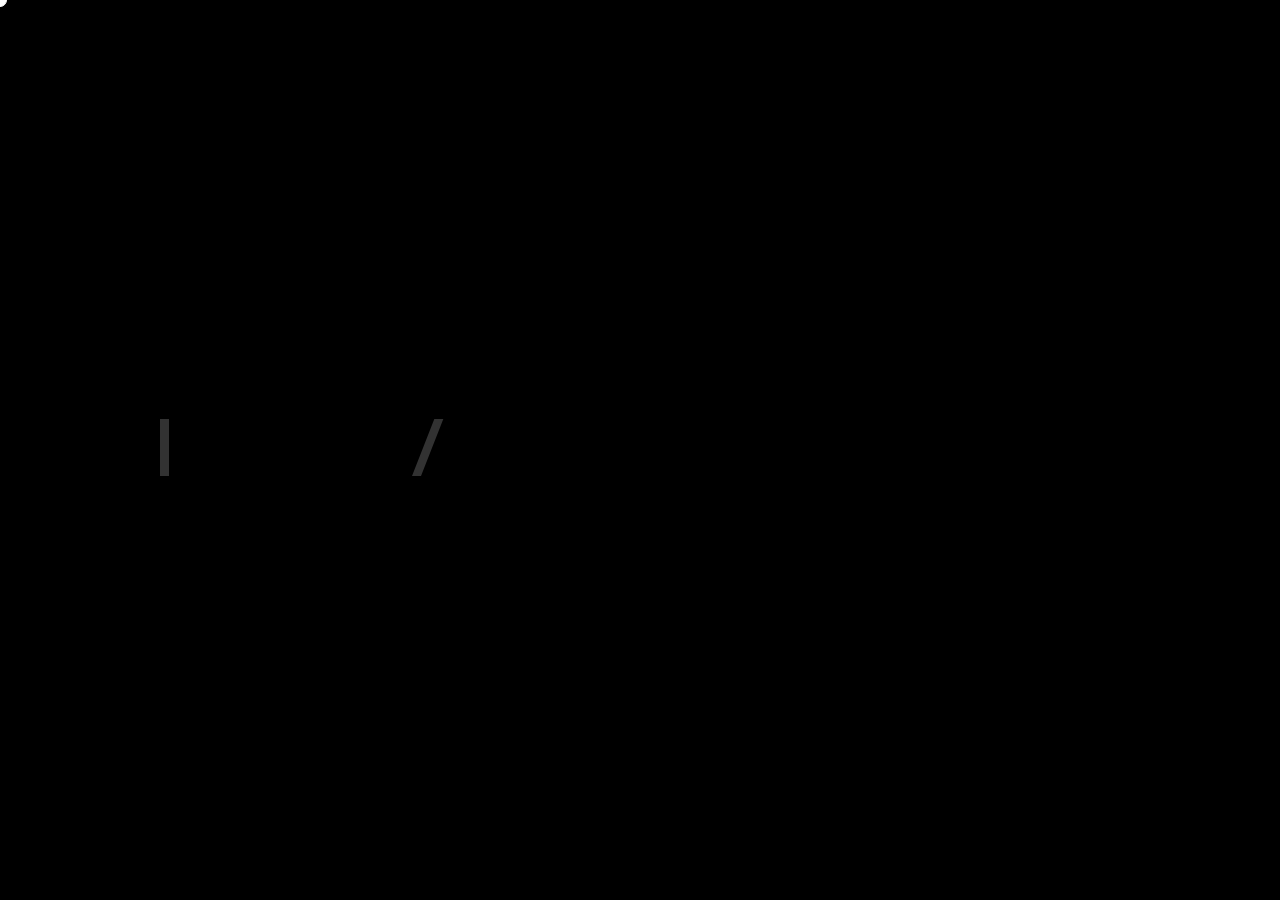
==== commit 3a4b99e5: "0808" ====
--- a/index.html
+++ b/index.html
@@ -98,10 +98,10 @@
             <div><img src="images/Section01/Sec01_txt03.png" alt="desc"></div>
             <div class="online_store mouse_effect">
                 <div><img src="images/Section01/Sec01_txt04.png" alt="link"></div>
-                <div class="online_store_line"><img src="images/Section01/Sec01_line.png" alt="line"></div>
-            </div>
-        </div>
-        <div class="GotoStore mouse_effect"><img src="images/Section01/Sec01_Store.png" alt="store"></div>
+                <div class="online_store_line"><img src="images/Section01/store_line.png" alt="line"></div>
+            </div>
+        </div>
+        <div class="GotoStore mouse_effect" ><a href="http://www.balmuda.co.kr" target="_blank"><img src="images/Section01/Sec01_Store.png" alt="store"></a></div>
     </section>
 
 
@@ -142,7 +142,7 @@
                     <div class="txt_container">
                         <div><img src="images/Section03/Sec03_title.png" alt="title"></div>
                         <div><img src="images/Section03/Sec03_text.png" alt="title"></div>
-                        <div class="pop02_learnmore mouse_effect"><p>Learnmore</p></div>
+                        <div class="pop02_learnmore mouse_effect"><p>Learn more</p></div>
                     </div>
                 </div>
             </div>
@@ -155,14 +155,11 @@
                     <div class="selBox">
                         <div class="SelectBox">
 
-                            <div class="page03_btn_frame mouse_effect">
                                 <div class="page03_btn left mouse_effect">
-                                    <div>
-                                        <div><img src="images/Section04/Sec04_leftbtn.png" alt="left_btn"></div>
-                                        <div><img src="images/Section04/Sec04_leftbtn.png" alt="left_btn"></div>
+                                    <div  class="selbtn">
+                                        <div class="page03_selbtn"><img src="images/Section04/Sec04_leftbtn.png" alt="left_btn"></div>
                                     </div>
                                 </div>
-                            </div>
 
                             <!-- 크기 위치 갯수 스크립트 -->
                             <div id="fan_slider">
@@ -171,21 +168,18 @@
                                 <div class="selbox_video"><video src="images/videos/page03.mp4" muted autoplay loop></video></div>
                             </div>
 
-                            <div class="page03_btn_frame mouse_effect">
-                                <div class="page03_btn right">
-                                    <div>
-                                        <div><img src="images/Section04/Sec04_rightbtn.png" alt="right_btn"></div>
-                                        <div><img src="images/Section04/Sec04_rightbtn.png" alt="right_btn"></div>
+                                <div class="page03_btn right mouse_effect">
+                                    <div  class="selbtn">
+                                        <div class="page03_selbtn"><img src="images/Section04/Sec04_rightbtn.png" alt="right_btn"></div>
                                     </div>
                                 </div>
-                            </div>
 
                         </div>
                     </div>
                     <div class="txt_container">
                         <div><img src="images/Section04/Sec04_title.png" alt="title"></div>
                         <div><img src="images/Section04/Sec04_text.png" alt="title"></div>
-                        <div class="pop03_learnmore mouse_effect"><p>Learnmore</p></div>
+                        <div class="pop03_learnmore mouse_effect"><p>Learn more</p></div>
                     </div>
                 </div>
             </div>
@@ -317,7 +311,7 @@
 
                 <div class="swiper-slide">
                     <div class="Sec11_txt_container">
-                        <div class="year"><img src="images/Section11/Sec11_title_2008.png" alt="2003"></div>
+                        <div class="year"><img src="images/Section11/Sec11_title_2008.png" alt="2003" data-swiper-parallax-x="-75"></div>
                         <div><img src="images/Section11/Sec11_text01_2.png" alt="desc1" data-swiper-parallax-x="-600"
                                   data-swiper-parallax-duration="700"></div>
                         <div><img src="images/Section11/Sec11_text02_2.png" alt="desc2" data-swiper-parallax-x="-1000"
@@ -330,7 +324,7 @@
 
                 <div class="swiper-slide">
                     <div class="Sec11_txt_container">
-                        <div class="year"><img src="images/Section11/Sec11_title_2010.png" alt="2003"></div>
+                        <div class="year"><img src="images/Section11/Sec11_title_2010.png" alt="2003" data-swiper-parallax-x="-75"></div>
                         <div><img src="images/Section11/Sec11_text01_3.png" alt="desc1" data-swiper-parallax-x="-600"
                                   data-swiper-parallax-duration="700"></div>
                         <div><img src="images/Section11/Sec11_text02_3.png" alt="desc2" data-swiper-parallax-x="-1000"
@@ -343,7 +337,7 @@
 
                 <div class="swiper-slide">
                     <div class="Sec11_txt_container">
-                        <div class="year"><img src="images/Section11/Sec11_title_2013.png" alt="2013"></div>
+                        <div class="year"><img src="images/Section11/Sec11_title_2013.png" alt="2013" data-swiper-parallax-x="-75"></div>
                         <div><img src="images/Section11/Sec11_text01_4.png" alt="desc1" data-swiper-parallax-x="-600"
                                   data-swiper-parallax-duration="700"></div>
                         <div><img src="images/Section11/Sec11_text02_4.png" alt="desc2" data-swiper-parallax-x="-1000"
@@ -356,7 +350,7 @@
 
                 <div class="swiper-slide last">
                     <div class="Sec11_txt_container">
-                        <div class="year"><img src="images/Section11/Sec11_title_2015.png" alt="2013"></div>
+                        <div class="year"><img src="images/Section11/Sec11_title_2015.png" alt="2013" data-swiper-parallax-x="-75"></div>
                         <div><img src="images/Section11/Sec11_text01_5.png" alt="desc1" data-swiper-parallax-x="-600"
                                   data-swiper-parallax-duration="700"></div>
                         <div><img src="images/Section11/Sec11_text02_5.png" alt="desc2" data-swiper-parallax-x="-1000"
@@ -387,8 +381,11 @@
                 <div><img src="images/Section12/Sec12_toaster_text03.png" alt="txt3"></div>
                 <div><img src="images/Section12/Sec12_Speaker_textline.png" alt="line"></div>
                 <div class="toaster_btn">
-                    <div class="pop04_learnmore mouse_effect"><p>Learnmore</p></div>
-                    <div><img src="images/Section12/Sec12_Speaker_watchmovie.png" alt="watchmovie"></div>
+                    <div class="pop04_learnmore mouse_effect"><p>Learn more</p></div>
+                    <div class="watchmovie">
+                        <div class="watchmovie_icon"><img src="images/Section12/Sec12_watchmovie_icon.png" alt="watchmovie"></div>
+                        <div><img src="images/Section12/Sec12_watchmovie_txt.png" alt="txt"></div>
+                    </div>
                 </div>
             </div>
         </div>
@@ -399,8 +396,11 @@
                 <div><img src="images/Section12/Sec12_Speaker_text03.png" alt="txt3"></div>
                 <div><img src="images/Section12/Sec12_Speaker_textline.png" alt="line"></div>
                 <div class="toaster_btn">
-                    <div class="pop05_learnmore mouse_effect"><p>Learnmore</p></div>
-                    <div><img src="images/Section12/Sec12_Speaker_watchmovie.png" alt="watchmovie"></div>
+                    <div class="pop05_learnmore mouse_effect"><p>Learn more</p></div>
+                    <div class="watchmovie">
+                        <div class="watchmovie_icon"><img src="images/Section12/Sec12_watchmovie_icon.png" alt="watchmovie"></div>
+                        <div><img src="images/Section12/Sec12_watchmovie_txt.png" alt="txt"></div>
+                    </div>
                 </div>
             </div>
             <div><img src="images/Section12/Sec12_Speaker_model.png" alt="speaker"></div>
@@ -409,26 +409,10 @@
     </section>
 
     <section id="section13">
-        <div class="others">
-            <div class="lantern">
-                <div class="others_img"><img src="images/Section13/Sec13_img01.png" alt="lantern_img"></div>
-                <div><img src="images/Section13/Sec13_text01.png" alt="lantern_text"></div>
-            </div>
-            <div class="air_engine">
-                <div class="others_img"><img src="images/Section13/Sec13_img02.png" alt="air_engine_img"></div>
-                <div><img src="images/Section13/Sec13_text02.png" alt="air_engine_text"></div>
-            </div>
-            <div class="green_fan_c2">
-                <div class="others_img"><img src="images/Section13/Sec13_img03.png" alt="green_fan_c2_img"></div>
-                <div><img src="images/Section13/Sec13_text03.png" alt="green_fan_c2_text"></div>
-            </div>
-            <div class="green_fan_s">
-                <div class="others_img"><img src="images/Section13/Sec13_img04.png" alt="green_fan_s_img"></div>
-                <div><img src="images/Section13/Sec13_text04.png" alt="green_fan_s_text"></div>
-            </div>
-            <div class="the_pot">
-                <div class="others_img"><img src="images/Section13/Sec13_img05.png" alt="the_pot_img"></div>
-                <div><img class="the_pot_text" src="images/Section13/Sec13_text05.png" alt="the_pot_text"></div>
+        <div class="others_frame">
+            <div class="others">
+                <div><img src="images/Section13/Sec13_box.jpg" alt="1"></div>
+                <div><img src="images/Section13/Sec13_box.jpg" alt="1"></div>
             </div>
         </div>
     </section>
@@ -489,7 +473,7 @@
                 <div><img src="images/popup_00/shipping.png" alt="shipping"></div>
                 <div><img src="images/popup_00/FAQ.png" alt="FAQ"></div>
             </div>
-            <div class="sns_icon"><img src="images/popup_00/sns_icon.png" alt="sns"></div>
+            <div class="sns_icon"><img src="images/popup_00/menu_sns.png" alt="sns"></div>
         </div>
     </div>
 </div>
--- a/css/plugin/common.css
+++ b/css/plugin/common.css
@@ -22,7 +22,7 @@
 
 
 .scroll-content > section:nth-child(even){
-    background: red;
+    background: white;
 }
 
 
--- a/css/style.css
+++ b/css/style.css
@@ -7,8 +7,8 @@
     width: 50px;
     height: 50px;
     position: fixed;
-    right: 100px;
-    bottom: 100px;
+    right: 40px;
+    bottom: 40px;
     z-index: 999999;
     background: rgba(255,255,255,0.3);
     border: 1px solid #212121;
@@ -168,7 +168,8 @@
 
 .online_store_line {
     width:0;
-    margin-left: 28px;
+    margin-left: 29px;
+    box-sizing: border-box;
     overflow: hidden;
     transition: all 0.5s;
 }
@@ -488,41 +489,22 @@
     align-items: center;
 }
 
-.page03_btn_frame{
-    position: relative;
-    width: 60px;
-    height: 60px;
-    display: flex;
-    justify-content: center;
-    align-items: center;
-
-}
 
 .page03_btn{
     position: relative;
     width: 54px;
     height: 54px;
-    background: transparent;
+}
+
+.selbtn> div{
+    width: 54px;
+    height: 54px;
+    border-radius: 50%;
     border: 2px solid #313131;
-    border-radius: 50%;
+    display: flex;
+    justify-content: center;
+    align-items: center;
     transition: all 0.3s;
-    display: flex;
-    justify-content: center;
-    align-items: center;
-}
-.page03_btn:hover{
-    width: 44px;
-    height: 44px;
-    border: 2px solid #212121;
-}
-
-.page03_btn> div {
-    position: absolute;
-    width: 12px;
-    height: 10px;
-    margin: 0 12px;
-    overflow: hidden;
-    display: flex;
 }
 
 
@@ -978,11 +960,16 @@
 
 .Sec11_img01 {
     position: absolute;
-    top: 127px;
-    right: -325px;
+    top: 50%;
+    right: -340px;
+    transform: translateY(-50%);
     z-index: 1;
 }
 
+.year> img{
+    width: 378px;
+    height: 130px;
+}
 
 /* Collection */
 
@@ -1061,7 +1048,23 @@
     font-size: 12pt;
     font-weight: 600;
 }
-
+.watchmovie{
+    width: 160px;
+    display: flex;
+    justify-content: space-between;
+    align-items: center;
+    cursor: pointer;
+}
+.watchmovie_icon{
+    width: 40px;
+    height: 40px;
+    border-radius: 50%;
+    border: 2px solid black;
+    display: flex;
+    justify-content: center;
+    transition: all 0.3s;
+    align-items: center;
+}
 
 .speaker {
     width: 1070px;
@@ -1125,22 +1128,28 @@
     height: 1100px;
 }
 
+.others_frame{
+    position: absolute;
+    top: 125px;
+    left: 0;
+    width: 100vw;
+    height: 800px;
+    overflow: hidden;
+}
+
 .others {
-    width: 1750px;
-    height: 692px;
-    margin: 0 auto;
-    margin-top: 125px;
-    display: flex;
-    justify-content: space-around;
-    opacity: 0;
-}
-
-.others > div {
-    text-align: center;
-}
-
-.the_pot_text {
-    margin-left: 30px;
+    position: absolute;
+    top: 0;
+    left: 0;
+    display: flex;
+    z-index: 1;
+    animation: others_ani 24s infinite linear;
+}
+
+@keyframes others_ani {
+    to {
+        transform: translateX(-3024px);
+    }
 }
 
 /* video2 */
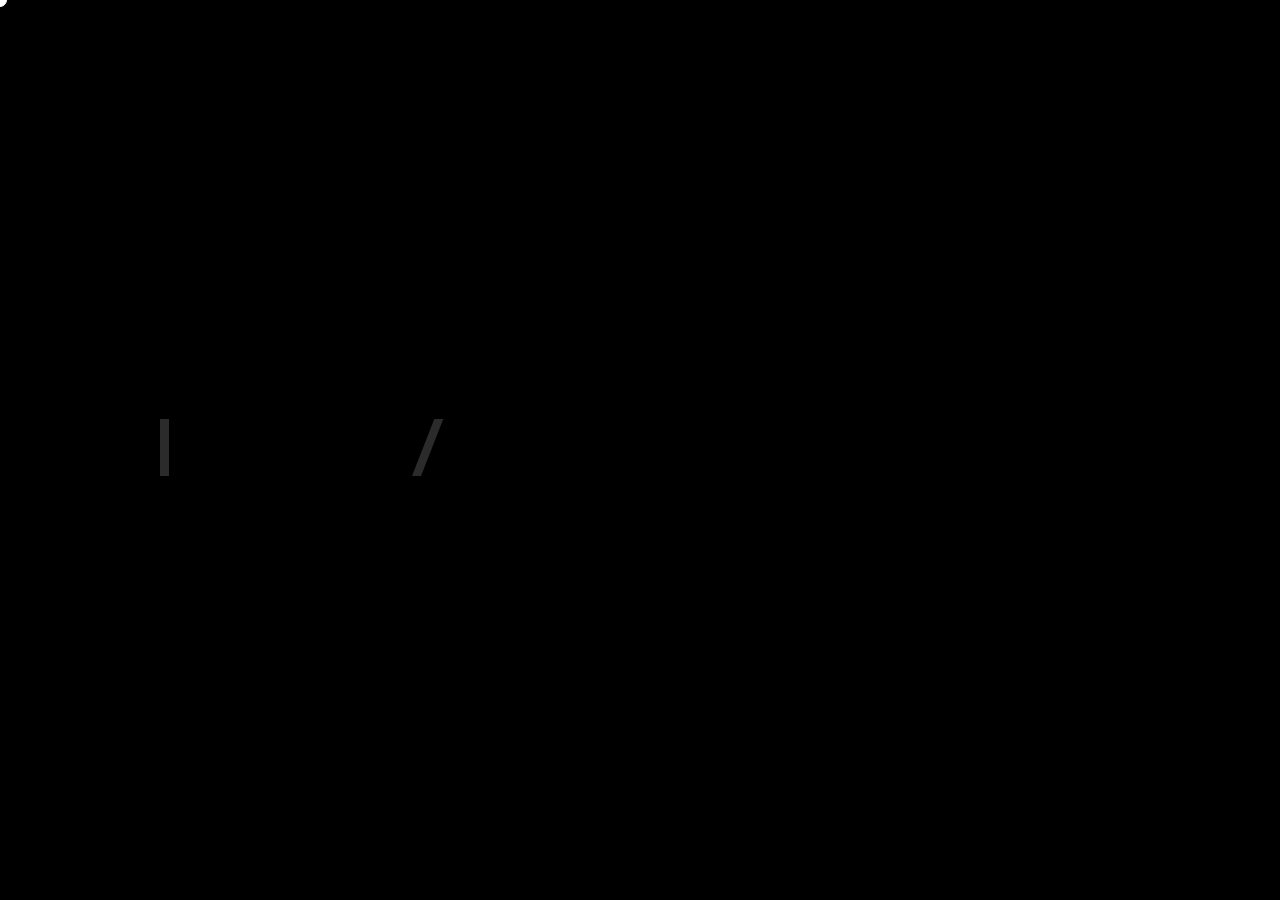
==== commit 15de13f7: "0816 balmuda" ====
--- a/index.html
+++ b/index.html
@@ -2,7 +2,7 @@
 <html lang="en">
 <head>
     <meta charset="UTF-8">
-    <title>Title</title>
+    <title>BALMUDA</title>
     <link rel="stylesheet" href="css/plugin/reset.css">
     <link rel="stylesheet" href="css/plugin/common.css">
     <link rel="stylesheet" href="css/plugin/swiper.css">
@@ -87,7 +87,9 @@
 
 <section id="container">
 
+
     <section id="section01">
+        <div class="screen"></div>
         <div class="Sec01_menu">
             <div class="main_logo mouse_effect"><img src="images/Section01/Sec01_logo.png" alt="logo"></div>
             <div class="main_menu_btn mouse_effect"><img src="images/Section01/Sec01_menu_btn.png" alt="menu"></div>
@@ -219,7 +221,7 @@
     </section>
 
     <section id="section07">
-        <video id="video01" src="images/videos/video15s.mp4" poster="images/Section07/Sec07_poster.jpg" autoplay muted
+        <video id="video01" src="images/videos/video15s_1.mp4" poster="images/Section07/Sec07_poster.jpg" autoplay muted
                loop></video>
     </section>
 
--- a/css/style.css
+++ b/css/style.css
@@ -18,13 +18,19 @@
     align-items: center;
     outline: none;
     cursor: pointer;
-}
-
+    opacity: 0;
+    transition: 0.5s;
+}
+
+.startPoint.on{
+    opacity: 1;
+}
 
 #intro{
     position: fixed;
     left: 0;
     top: 0;
+    /*transform: translate(-50%,-50%);*/
     width: 100vw;
     height: 100vh;
     z-index: 999999999;
@@ -133,22 +139,33 @@
     background-size: cover;
 }
 
+.screen{
+    position: fixed;
+    width: 100vw;
+    height: 100vh;
+    background: black;
+    z-index: 1;
+}
+
 .Sec01_menu {
     display: flex;
     justify-content: space-between;
     margin: 40px;
+    z-index: 2;
 }
 .main_logo{
     opacity: 0;
 }
 .main_menu_btn {
     cursor: pointer;
+    z-index: 10;
 }
 
 #section01 .txt_container {
     position: absolute;
     top: 280px;
     left: 260px;
+    z-index: 2;
     /*opacity: 0;*/
 }
 
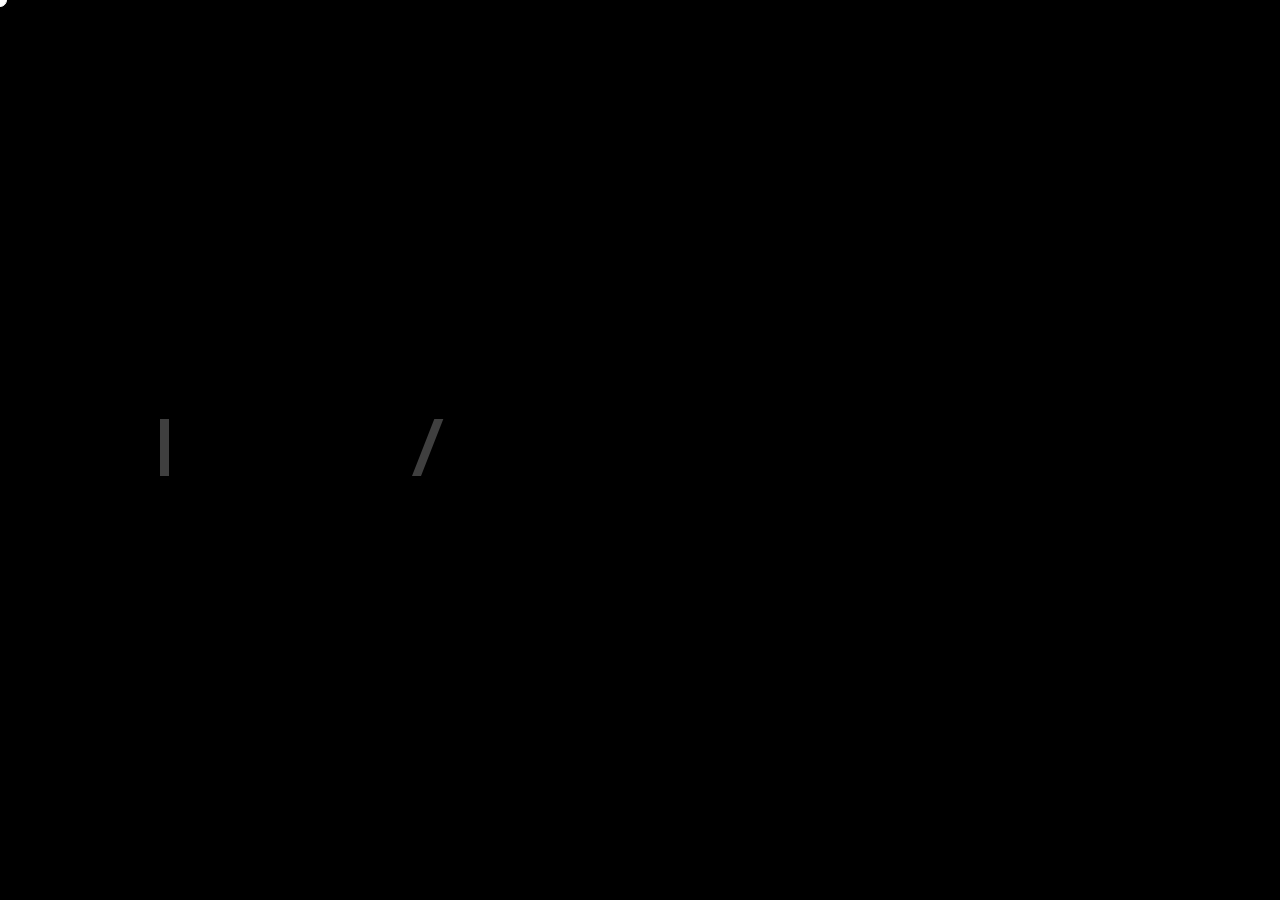
==== commit 1f3fe0b0: "0817" ====
--- a/index.html
+++ b/index.html
@@ -73,8 +73,8 @@
 
 <!--<div class="posNum"></div>-->
 
-<button class="startPoint">
-    <div><img src="images/Section16/top_btn.png" alt="top"></div>
+<button class="startPoint mouse_effect">
+    <img src="images/Section16/top_btn.png" alt="top">
 </button>
 
 <div id="flag">
--- a/css/style.css
+++ b/css/style.css
@@ -197,8 +197,11 @@
 
 .GotoStore {
     position: absolute;
+    width: 48px;
+    height: 186px;
     right: 40px;
     bottom: 40px;
+    z-index: 2;
 }
 
 
@@ -951,7 +954,7 @@
     position: absolute;
     display: flex;
     justify-content: space-between;
-    width: 163px;
+    width: 144px;
     height: 70px;
     left: 250px;
     bottom: 200px;
@@ -961,8 +964,8 @@
 
 .Sec11_btn{
     background: transparent;
-    width: 65px;
-    height: 65px;
+    width: 55px;
+    height: 55px;
     border: 2px solid white;
     border-radius: 50%;
     display: flex;
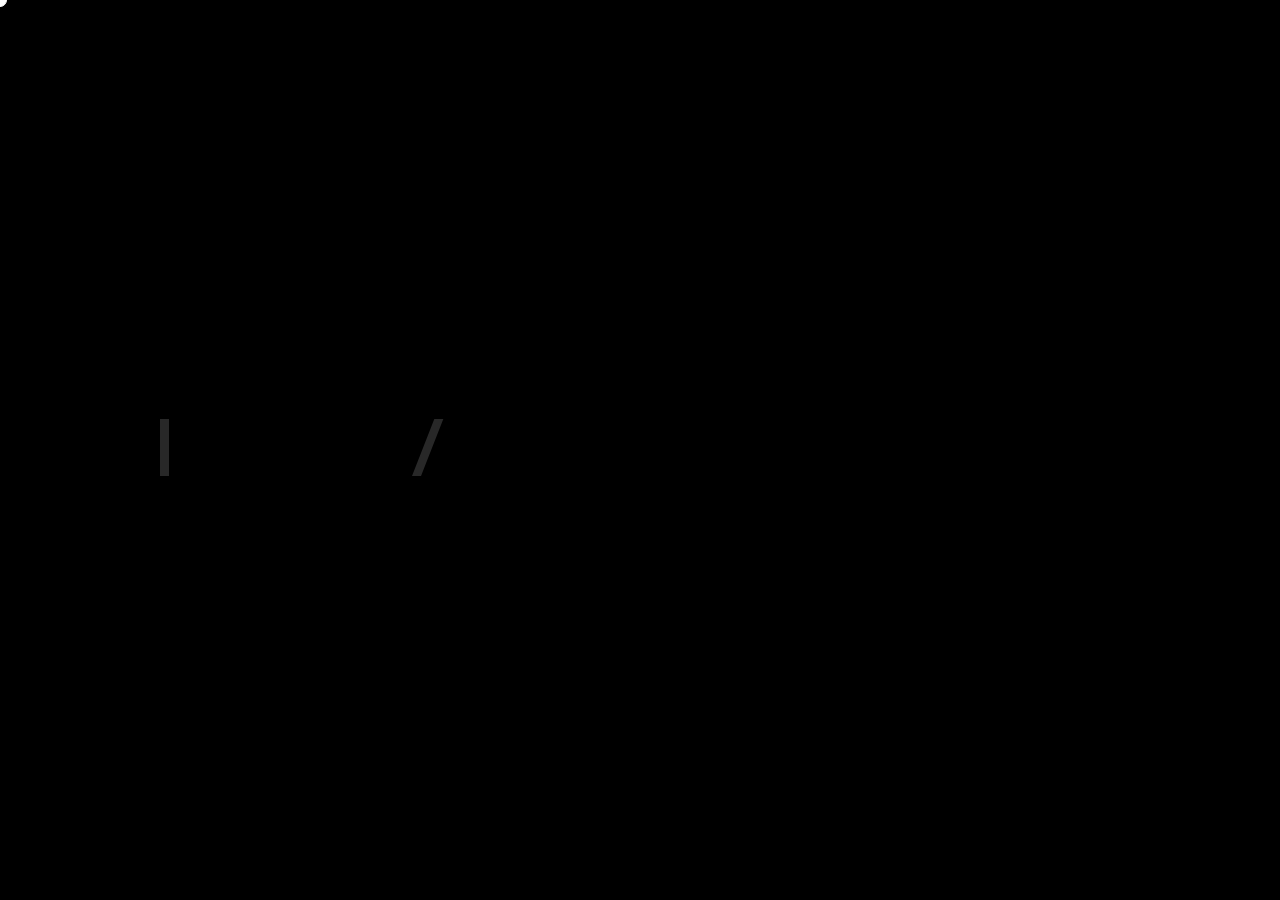
==== commit 87d878b3: "0818 비디오까지" ====
--- a/index.html
+++ b/index.html
@@ -385,7 +385,7 @@
                 <div class="toaster_btn">
                     <div class="pop04_learnmore mouse_effect"><p>Learn more</p></div>
                     <div class="watchmovie">
-                        <div class="watchmovie_icon"><img src="images/Section12/Sec12_watchmovie_icon.png" alt="watchmovie"></div>
+                        <div class="watchmovie_icon video_toaster"><img src="images/Section12/Sec12_watchmovie_icon.png" alt="watchmovie"></div>
                         <div><img src="images/Section12/Sec12_watchmovie_txt.png" alt="txt"></div>
                     </div>
                 </div>
@@ -400,7 +400,7 @@
                 <div class="toaster_btn">
                     <div class="pop05_learnmore mouse_effect"><p>Learn more</p></div>
                     <div class="watchmovie">
-                        <div class="watchmovie_icon"><img src="images/Section12/Sec12_watchmovie_icon.png" alt="watchmovie"></div>
+                        <div class="watchmovie_icon video_speaker"><img src="images/Section12/Sec12_watchmovie_icon.png" alt="watchmovie"></div>
                         <div><img src="images/Section12/Sec12_watchmovie_txt.png" alt="txt"></div>
                     </div>
                 </div>
@@ -568,11 +568,18 @@
 </div>
 
 <div class="pop pop06">
-
+    <div class="close_btn mouse_effect"><img src="images/popup_01/popup_close.png" alt="close"></div>
+    <div class="video_toaster_bg mouse_effect">
+        <video id="video_toaster" src="images/videos/toaster_video.mp4" muted controls poster="images/Section12/toaster_thumbnail.jpg"></video>
+    </div>
 </div>
 
 <div class="pop pop07">
-
+    <div class="close_btn mouse_effect"><img src="images/popup_01/popup_close.png" alt="close"></div>
+    <div class="video_speaker_bg mouse_effect">
+        <video id="video_speaker" src="images/videos/trailer_kr.mp4" muted controls poster="images/Section12/speaker_thumbnail.jpg"></video>
+    </div>
+</div>
 </div>
 
 
--- a/css/style.css
+++ b/css/style.css
@@ -955,9 +955,9 @@
     display: flex;
     justify-content: space-between;
     width: 144px;
-    height: 70px;
+    height: 55px;
     left: 250px;
-    bottom: 200px;
+    bottom: 210px;
     cursor: pointer;
     z-index: 10;
 }
@@ -1603,6 +1603,32 @@
     margin-top: 78px;
 }
 
+/* popup06 */
+
+.video_toaster_bg {
+    position: absolute;
+    width: 1600px;
+    left: 50%;
+    top: 50%;
+    transform: translate(-50%, -50%);
+}
+.video_toaster_bg> video{
+    width: 1600px;
+}
+
+/* popup07 */
+
+.video_speaker_bg {
+    position: absolute;
+    width: 1600px;
+    left: 50%;
+    top: 50%;
+    transform: translate(-50%, -50%);
+}
+.video_speaker_bg> video{
+    width: 1600px;
+}
+
 /*close button*/
 .close_btn{
     transition: all 0.5s;
